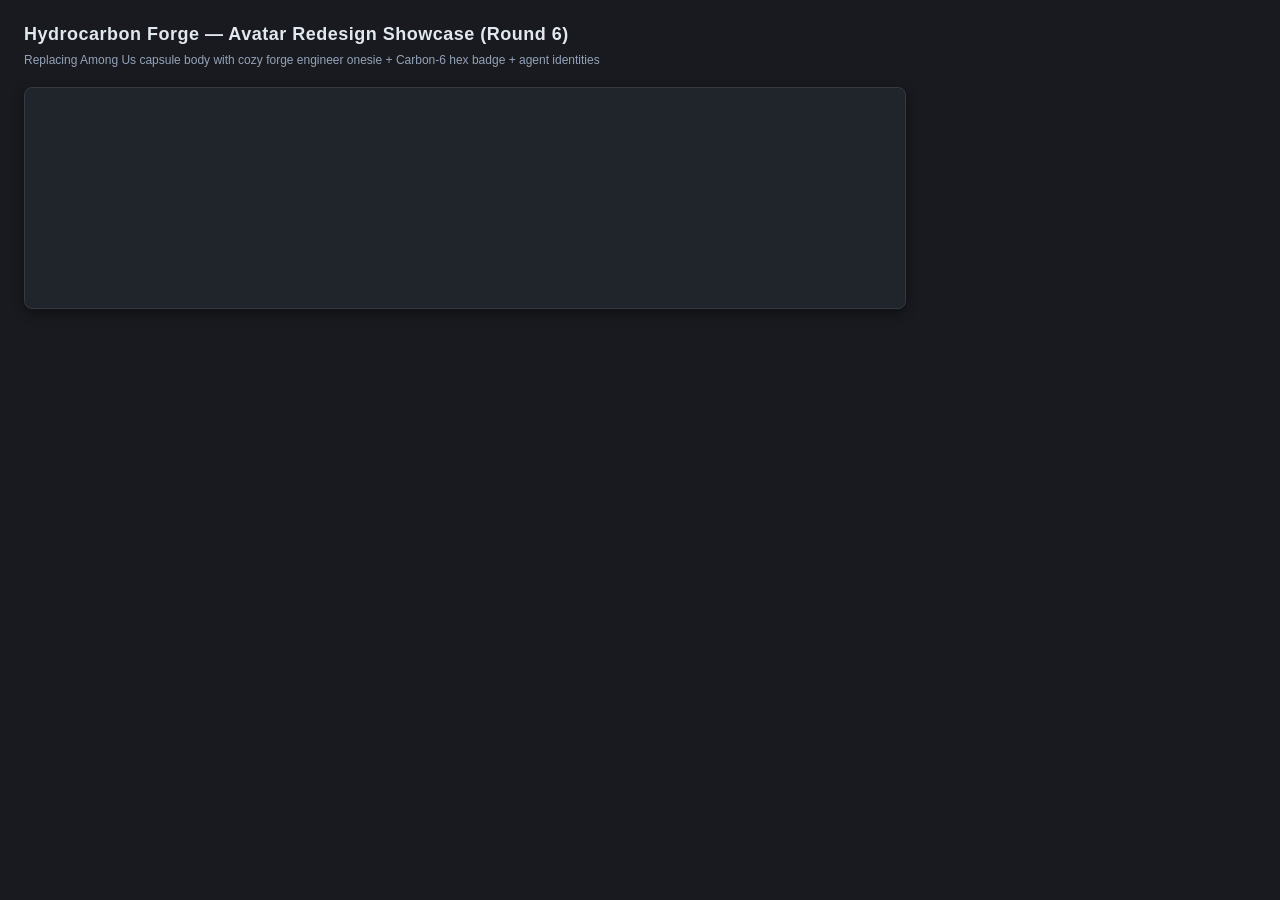
==== test/avatar-showcase.html @ 768d8fa6 "wip: round-6 partial (exterior transition+composition, larger logical lighting, non-capsule avatar, " ====
<!DOCTYPE html>
<html>
<head>
<meta charset="utf-8">
<style>
  body {
    background: #181A1F;
    color: #F1F5F9;
    font-family: -apple-system, BlinkMacSystemFont, "Segoe UI", Roboto, sans-serif;
    margin: 0;
    padding: 24px;
  }
  h1 {
    font-size: 18px;
    margin: 0 0 8px 0;
    color: #E2E8F0;
    letter-spacing: 0.5px;
  }
  p {
    font-size: 12px;
    color: #94A3B8;
    margin: 0 0 20px 0;
  }
  canvas {
    background: #20242B;
    border: 1px solid #333A44;
    border-radius: 8px;
    display: block;
    box-shadow: 0 4px 12px rgba(0,0,0,0.4);
  }
</style>
</head>
<body>
  <h1>Hydrocarbon Forge — Avatar Redesign Showcase (Round 6)</h1>
  <p>Replacing Among Us capsule body with cozy forge engineer onesie + Carbon-6 hex badge + agent identities</p>
  <canvas id="showcase" width="880" height="220"></canvas>

  <script>
    // web/render.js — Visual engine: sprite generation & caching, Among Us avatars, furniture, status board, scanlines
(function (global) {
  const COLOR_PALETTE = {
    'coral': { fill: '#FF5E7E', dark: '#C92A45', highlight: '#FF94AB' },
    'ocean': { fill: '#3A86FF', dark: '#1B54B8', highlight: '#7DB1FF' },
    'mint': { fill: '#06D6A0', dark: '#049E75', highlight: '#68E7C5' },
    'lemon': { fill: '#FFD166', dark: '#C49729', highlight: '#FFE29A' },
    'lavender': { fill: '#9D4EDD', dark: '#6A23A8', highlight: '#C58BF2' },
    'tangerine': { fill: '#FB5607', dark: '#BD3B00', highlight: '#FD8E56' },
    'teal': { fill: '#00BBF9', dark: '#0083B0', highlight: '#60D4FB' },
    'sand': { fill: '#E0A96D', dark: '#A8733A', highlight: '#EAC397' },
    'ruby': { fill: '#D90429', dark: '#8C0017', highlight: '#E8526C' },
    'cloud': { fill: '#83C5BE', dark: '#4E8780', highlight: '#B0DAD6' }
  };

  function resolveColor(c) {
    if (typeof c === 'string' && COLOR_PALETTE[c.toLowerCase()]) {
      return COLOR_PALETTE[c.toLowerCase()];
    }
    // Hex string fallback
    const hex = (typeof c === 'string' && c.startsWith('#')) ? c : '#FF5E7E';
    return { fill: hex, dark: '#22252A', highlight: '#FFFFFF' };
  }

  // Seeded Mulberry32 PRNG for deterministic exterior terrain & feature generation
  class SeededRNG {
    constructor(seed = 0x5EED88) {
      this.s = seed >>> 0;
    }
    next() {
      let t = (this.s += 0x6D2B79F5) >>> 0;
      t = Math.imul(t ^ (t >>> 15), t | 1);
      t ^= t + Math.imul(t ^ (t >>> 7), t | 61);
      return ((t ^ (t >>> 14)) >>> 0) / 4294967296;
    }
    range(min, max) {
      return min + this.next() * (max - min);
    }
    rangeInt(min, max) {
      return Math.floor(this.range(min, max + 1));
    }
  }

  // Bounding exclusion mask: protects office building interior and observation decks from collision
  function isExcludedPosition(x, y, margin = 28) {
    if (x >= 32 - margin && x <= 1376 + margin) {
      if (y >= 32 - margin && y <= 704 + margin) return true;
      if (x >= 960 - margin && x <= 1376 + margin && y >= 704 - margin && y <= 1120 + margin) return true;
      if (x >= 544 - margin && x <= 832 + margin && y >= 704 - margin && y <= 1248 + margin) return true;
    }
    if (x >= 64 - margin && x <= 416 + margin && y >= 736 - margin && y <= 768 + margin) return true;
    if (x >= 992 - margin && x <= 1344 + margin && y >= 1120 - margin && y <= 1152 + margin) return true;
    return false;
  }

  class Renderer {
    constructor(canvas) {
      this.canvas = canvas;
      this.ctx = canvas.getContext('2d');
      this.dpr = window.devicePixelRatio || 1;
      this.spriteCache = new Map();
      this.scanlineCanvas = null;
      this.initScanlines();
      this.vistaCanvas = null;
      this.vistaDirty = true;
    }

    resize(width, height) {
      this.dpr = window.devicePixelRatio || 1;
      this.canvas.width = Math.floor(width * this.dpr);
      this.canvas.height = Math.floor(height * this.dpr);
      this.canvas.style.width = width + 'px';
      this.canvas.style.height = height + 'px';
      this.ctx.setTransform(this.dpr, 0, 0, this.dpr, 0, 0);
    }

    initScanlines() {
      this.scanlineCanvas = document.createElement('canvas');
      this.scanlineCanvas.width = 4;
      this.scanlineCanvas.height = 4;
      const sctx = this.scanlineCanvas.getContext('2d');
      sctx.fillStyle = 'rgba(0, 0, 0, 0.15)';
      sctx.fillRect(0, 2, 4, 2);
    }

    clear() {
      const w = this.canvas.width / this.dpr;
      const h = this.canvas.height / this.dpr;
      // Screen-space background gradient continuing the vista so screen edges never show dead background
      const grad = this.ctx.createLinearGradient(0, 0, 0, h);
      grad.addColorStop(0.0, '#8FC7EA'); // Soft azure daytime sky top
      grad.addColorStop(0.38, '#CBE4F2'); // Sky-to-horizon transition
      grad.addColorStop(0.45, '#EAF4DC'); // Warm horizon haze (~45% down the screen)
      grad.addColorStop(0.50, '#5C8A50'); // Meadow ridge
      grad.addColorStop(1.0, '#3E6B3F'); // Brighter green meadow ground
      this.ctx.fillStyle = grad;
      this.ctx.fillRect(0, 0, w, h);
    }

    // -------------------------------------------------------------------------
    // Mountain Vista Pre-Rendering & Architectural Windows
    // -------------------------------------------------------------------------
    bakeMountainVista(map) {
      if (typeof document === 'undefined') return;
      const TILE = map.tile || 32;
      const mapW = map.width * TILE;
      const mapH = map.height * TILE;
      const margin = 1024;
      this.vistaMargin = margin;
      const totalW = mapW + margin * 2;
      const totalH = mapH + margin * 2;

      if (!this.vistaCanvas) {
        this.vistaCanvas = document.createElement('canvas');
      }
      this.vistaCanvas.width = totalW;
      this.vistaCanvas.height = totalH;
      const ctx = this.vistaCanvas.getContext('2d');
      ctx.clearRect(0, 0, totalW, totalH);

      ctx.save();
      ctx.translate(margin, margin);

      // 1. Sky & Distant Mountain Peaks (North Vista & Sky Canopy)
      // Bright daytime sky gradient: soft azure top -> pale warm haze at horizon
      const skyGrad = ctx.createLinearGradient(0, -margin, 0, 260);
      skyGrad.addColorStop(0.0, '#8FC7EA'); // Soft azure
      skyGrad.addColorStop(Math.min(1.0, (margin + 60) / (margin + 260)), '#8FC7EA');
      skyGrad.addColorStop(Math.min(1.0, (margin + 170) / (margin + 260)), '#BFE0F2');
      skyGrad.addColorStop(1.0, '#EAF4DC');  // Pale warm haze near horizon
      ctx.fillStyle = skyGrad;
      ctx.fillRect(-margin, -margin, totalW, 260 + margin);

      // Soft Sun (pale yellow disc + gentle glow)
      const sunX = mapW * 0.72;
      const sunY = 70;
      const sunGlow = ctx.createRadialGradient(sunX, sunY, 10, sunX, sunY, 70);
      sunGlow.addColorStop(0.0, 'rgba(255, 253, 220, 0.95)');
      sunGlow.addColorStop(0.25, 'rgba(255, 248, 195, 0.50)');
      sunGlow.addColorStop(0.60, 'rgba(255, 242, 180, 0.18)');
      sunGlow.addColorStop(1.0, 'rgba(255, 242, 180, 0.0)');
      ctx.fillStyle = sunGlow;
      ctx.beginPath();
      ctx.arc(sunX, sunY, 70, 0, Math.PI * 2);
      ctx.fill();

      ctx.fillStyle = '#FFFDE8';
      ctx.beginPath();
      ctx.arc(sunX, sunY, 14, 0, Math.PI * 2);
      ctx.fill();

      // Wispy Cirrus Clouds
      ctx.fillStyle = 'rgba(255, 255, 255, 0.32)';
      ctx.beginPath();
      ctx.ellipse(mapW * 0.22, 42, 180, 14, -0.05, 0, Math.PI * 2);
      ctx.ellipse(mapW * 0.82, 60, 220, 16, 0.04, 0, Math.PI * 2);
      ctx.ellipse(mapW * 0.45, 95, 150, 12, -0.02, 0, Math.PI * 2);
      ctx.ellipse(-300, 55, 240, 15, 0.02, 0, Math.PI * 2);
      ctx.ellipse(mapW + 350, 75, 260, 16, -0.03, 0, Math.PI * 2);
      ctx.fill();

      // Peak Layer 1 (Furthest Snowy Crests — airy soft blue-lilac #9FB4D8)
      ctx.fillStyle = '#9FB4D8';
      ctx.beginPath();
      const p1 = [
        { x: -margin, y: 110 }, { x: -800, y: 55 }, { x: -620, y: 105 }, { x: -440, y: 45 }, { x: -280, y: 95 }, { x: -140, y: 50 },
        { x: 0, y: 130 }, { x: 120, y: 65 }, { x: 220, y: 110 }, { x: 380, y: 45 },
        { x: 510, y: 105 }, { x: 670, y: 40 }, { x: 800, y: 95 }, { x: 960, y: 55 },
        { x: 1120, y: 110 }, { x: 1260, y: 50 }, { x: mapW, y: 100 },
        { x: mapW + 150, y: 55 }, { x: mapW + 320, y: 105 }, { x: mapW + 500, y: 45 }, { x: mapW + 680, y: 95 }, { x: mapW + 850, y: 50 }, { x: mapW + margin, y: 110 },
        { x: mapW + margin, y: 260 }, { x: -margin, y: 260 }
      ];
      ctx.moveTo(p1[0].x, p1[0].y);
      p1.forEach(p => ctx.lineTo(p.x, p.y));
      ctx.closePath();
      ctx.fill();

      // Snow / Quartz Peak Highlights
      ctx.strokeStyle = 'rgba(255, 255, 255, 0.70)';
      ctx.lineWidth = 2.5;
      ctx.beginPath();
      p1.forEach(p => {
        if (p.y < 85) {
          ctx.moveTo(p.x, p.y);
          ctx.lineTo(p.x - 18, p.y + 24);
          ctx.moveTo(p.x, p.y);
          ctx.lineTo(p.x + 14, p.y + 20);
        }
      });
      ctx.stroke();

      // Peak Layer 2 (Mid Massif — soft blue-slate #7496B2)
      ctx.fillStyle = '#7496B2';
      ctx.beginPath();
      const p2 = [
        { x: -margin, y: 130 }, { x: -750, y: 90 }, { x: -550, y: 140 }, { x: -350, y: 85 }, { x: -180, y: 135 },
        { x: 0, y: 160 }, { x: 180, y: 95 }, { x: 340, y: 145 }, { x: 560, y: 80 },
        { x: 740, y: 135 }, { x: 890, y: 85 }, { x: 1080, y: 125 }, { x: 1280, y: 75 },
        { x: mapW, y: 120 },
        { x: mapW + 180, y: 80 }, { x: mapW + 360, y: 135 }, { x: mapW + 580, y: 85 }, { x: mapW + 780, y: 140 }, { x: mapW + margin, y: 125 },
        { x: mapW + margin, y: 260 }, { x: -margin, y: 260 }
      ];
      ctx.moveTo(p2[0].x, p2[0].y);
      p2.forEach(p => ctx.lineTo(p.x, p.y));
      ctx.closePath();
      ctx.fill();

      // Peak Layer 3 (Pine Spire Ridge — mountain pine green #466A52)
      ctx.fillStyle = '#466A52';
      ctx.beginPath();
      ctx.moveTo(-margin, 185);
      for (let x = -margin; x <= mapW + margin; x += 16) {
        const ridgeY = 150 + Math.sin(x * 0.015) * 18;
        ctx.lineTo(x, ridgeY);
        ctx.lineTo(x + 5, ridgeY - 9);
        ctx.lineTo(x + 10, ridgeY);
      }
      ctx.lineTo(mapW + margin, 260);
      ctx.lineTo(-margin, 260);
      ctx.closePath();
      ctx.fill();

      // Atmospheric Valley Mist
      const mistGrad = ctx.createLinearGradient(0, 130, 0, 190);
      mistGrad.addColorStop(0, 'rgba(235, 245, 255, 0.0)');
      mistGrad.addColorStop(0.5, 'rgba(235, 245, 255, 0.35)');
      mistGrad.addColorStop(1, 'rgba(235, 245, 255, 0.0)');
      ctx.fillStyle = mistGrad;
      ctx.fillRect(-margin, 130, totalW, 60);

      // 2. High-Effort Procedural Terrain Base (multi-stop rolling gradients & organic biomes)
      const terrainGrad = ctx.createLinearGradient(0, 260, 0, mapH + margin);
      terrainGrad.addColorStop(0.0, '#4E7C42');  // North foothill green
      terrainGrad.addColorStop(0.25, '#528246'); // Upper valley green
      terrainGrad.addColorStop(0.55, '#4A763F'); // Mid meadow green
      terrainGrad.addColorStop(0.85, '#446E3A'); // Rolling south slope
      terrainGrad.addColorStop(1.0, '#3D6334');  // Distant southern ridge green
      ctx.fillStyle = terrainGrad;
      ctx.fillRect(-margin, 260, totalW, mapH + margin - 260);

      // Seeded PRNG for stable, reload-deterministic organic landscape
      const rng = new SeededRNG(0x5EED88);

      // Biome Knolls & Rolling Swells (large organic soft overlapping patches)
      const swells = [
        // West / Northwest upland turf swells
        { x: -500, y: 400, rx: 420, ry: 260, c: '#6B8E4E', a: 0.35 },
        { x: -280, y: 700, rx: 340, ry: 220, c: '#5E8246', a: 0.30 },
        { x: -650, y: 950, rx: 480, ry: 300, c: '#6B8E4E', a: 0.25 },
        // East / Southeast sunny pasture swells
        { x: mapW + 280, y: 450, rx: 380, ry: 240, c: '#5D8C4E', a: 0.40 },
        { x: mapW + 550, y: 800, rx: 460, ry: 320, c: '#6E9B56', a: 0.30 },
        { x: mapW + 320, y: 1200, rx: 420, ry: 280, c: '#5D8C4E', a: 0.35 },
        { x: mapW + 600, y: 1600, rx: 500, ry: 340, c: '#6E9B56', a: 0.28 },
        // Southwest Tarn lush hollow
        { x: 180, y: 980, rx: 380, ry: 260, c: '#528246', a: 0.45 },
        { x: -120, y: 1250, rx: 360, ry: 240, c: '#48753E', a: 0.35 },
        // Southern deep valley rolling ridges
        { x: 300, y: mapH + 350, rx: 650, ry: 280, c: '#4E7C42', a: 0.35 },
        { x: 1000, y: mapH + 450, rx: 700, ry: 320, c: '#5D8C4E', a: 0.30 },
        { x: -200, y: mapH + 500, rx: 600, ry: 300, c: '#446E3A', a: 0.35 },
        { x: 600, y: mapH + 750, rx: 800, ry: 320, c: '#3D6334', a: 0.40 }
      ];

      swells.forEach(s => {
        ctx.save();
        ctx.globalAlpha = s.a;
        ctx.fillStyle = s.c;
        ctx.beginPath();
        ctx.ellipse(s.x, s.y, s.rx, s.ry, 0, 0, Math.PI * 2);
        ctx.fill();
        ctx.restore();
      });

      // Organic soil / loam patches in dry meadows
      const soilPatches = [
        { x: -380, y: 520, rx: 55, ry: 30 },
        { x: -160, y: 340, rx: 45, ry: 24 },
        { x: mapW + 380, y: 640, rx: 65, ry: 35 },
        { x: mapW + 520, y: 1050, rx: 75, ry: 40 },
        { x: 600, y: mapH + 280, rx: 85, ry: 42 }
      ];
      soilPatches.forEach(sp => {
        ctx.save();
        ctx.fillStyle = 'rgba(90, 74, 56, 0.22)';
        ctx.beginPath();
        ctx.ellipse(sp.x, sp.y, sp.rx, sp.ry, 0.15, 0, Math.PI * 2);
        ctx.fill();
        ctx.restore();
      });

      // Stippled grass dither tufts across open exterior
      ctx.fillStyle = 'rgba(110, 175, 90, 0.25)';
      for (let i = 0; i < 180; i++) {
        const gx = -margin + 40 + rng.range(0, totalW - 80);
        const gy = 270 + rng.range(0, mapH + margin - 300);
        if (!isExcludedPosition(gx, gy, 16)) {
          ctx.fillRect(gx, gy, 3, 5);
          ctx.fillRect(gx + 4, gy + 2, 2, 4);
        }
      }

      // 3. Watercourses: Western Tumbling Mountain Brook & Central Ravine Grotto
      // Western Mountain Brook (cascading from northern gap x: -140, y: 100 down to Tarn bay at x: 180, y: 850)
      const westBrookStartY = 100;
      const westBrookEndY = 850;
      const westBrookStep = 20;

      // West brook stony bed
      ctx.fillStyle = '#343A42';
      ctx.beginPath();
      for (let y = westBrookStartY; y <= westBrookEndY; y += westBrookStep) {
        const progress = (y - westBrookStartY) / (westBrookEndY - westBrookStartY);
        const xc = -140 + progress * 320 + Math.sin((y - 100) * 0.014) * 22;
        const w = 34 + Math.sin((y - 100) * 0.02) * 8;
        if (y === westBrookStartY) ctx.moveTo(xc - w / 2, y);
        else ctx.lineTo(xc - w / 2, y);
      }
      for (let y = westBrookEndY; y >= westBrookStartY; y -= westBrookStep) {
        const progress = (y - westBrookStartY) / (westBrookEndY - westBrookStartY);
        const xc = -140 + progress * 320 + Math.sin((y - 100) * 0.014) * 22;
        const w = 34 + Math.sin((y - 100) * 0.02) * 8;
        ctx.lineTo(xc + w / 2, y);
      }
      ctx.closePath();
      ctx.fill();

      // West brook sunlit blue water channel
      ctx.fillStyle = '#4C86A8';
      ctx.beginPath();
      for (let y = westBrookStartY; y <= westBrookEndY; y += westBrookStep) {
        const progress = (y - westBrookStartY) / (westBrookEndY - westBrookStartY);
        const xc = -140 + progress * 320 + Math.sin((y - 100) * 0.014) * 22;
        const w = 22 + Math.sin((y - 100) * 0.02) * 6;
        if (y === westBrookStartY) ctx.moveTo(xc - w / 2, y);
        else ctx.lineTo(xc - w / 2, y);
      }
      for (let y = westBrookEndY; y >= westBrookStartY; y -= westBrookStep) {
        const progress = (y - westBrookStartY) / (westBrookEndY - westBrookStartY);
        const xc = -140 + progress * 320 + Math.sin((y - 100) * 0.014) * 22;
        const w = 22 + Math.sin((y - 100) * 0.02) * 6;
        ctx.lineTo(xc + w / 2, y);
      }
      ctx.closePath();
      ctx.fill();

      // West brook white-water riffles
      ctx.strokeStyle = 'rgba(235, 250, 255, 0.65)';
      ctx.lineWidth = 1.3;
      for (let ry = westBrookStartY + 15; ry < westBrookEndY; ry += 32) {
        const progress = (ry - westBrookStartY) / (westBrookEndY - westBrookStartY);
        const xc = -140 + progress * 320 + Math.sin((ry - 100) * 0.014) * 22;
        ctx.beginPath();
        ctx.moveTo(xc - 10, ry);
        ctx.lineTo(xc + 10, ry + 2);
        ctx.stroke();
      }

      // Central Ravine Grotto (quiet mossy cleft between Archives and Trading floor)
      const brookStartY = 22 * TILE; // 704px
      const brookEndY = mapH + margin;
      const stepY = 24;

      // Draw stony ravine trench
      ctx.fillStyle = '#363C44';
      ctx.beginPath();
      for (let y = brookStartY; y <= brookEndY; y += stepY) {
        const xc = 912 + Math.sin((y - 704) * 0.012) * 28 + Math.cos((y - 704) * 0.025) * 14;
        const w = 52 + Math.sin((y - 704) * 0.018) * 10 + 36;
        if (y === brookStartY) ctx.moveTo(xc - w / 2, y);
        else ctx.lineTo(xc - w / 2, y);
      }
      for (let y = brookEndY; y >= brookStartY; y -= stepY) {
        const xc = 912 + Math.sin((y - 704) * 0.012) * 28 + Math.cos((y - 704) * 0.025) * 14;
        const w = 52 + Math.sin((y - 704) * 0.018) * 10 + 36;
        ctx.lineTo(xc + w / 2, y);
      }
      ctx.closePath();
      ctx.fill();

      // Gravel banks along ravine
      ctx.fillStyle = '#4E5560';
      for (let y = brookStartY + 10; y < brookEndY; y += 48) {
        const xc = 912 + Math.sin((y - 704) * 0.012) * 28 + Math.cos((y - 704) * 0.025) * 14;
        ctx.fillRect(xc - 38, y, 6, 12);
        ctx.fillRect(xc + 32, y + 16, 7, 10);
      }

      // Sunlit blue water channel
      ctx.fillStyle = '#4C86A8';
      ctx.beginPath();
      for (let y = brookStartY; y <= brookEndY; y += stepY) {
        const xc = 912 + Math.sin((y - 704) * 0.012) * 28 + Math.cos((y - 704) * 0.025) * 14;
        const w = 44 + Math.sin((y - 704) * 0.018) * 10;
        if (y === brookStartY) ctx.moveTo(xc - w / 2, y);
        else ctx.lineTo(xc - w / 2, y);
      }
      for (let y = brookEndY; y >= brookStartY; y -= stepY) {
        const xc = 912 + Math.sin((y - 704) * 0.012) * 28 + Math.cos((y - 704) * 0.025) * 14;
        const w = 44 + Math.sin((y - 704) * 0.018) * 10;
        ctx.lineTo(xc + w / 2, y);
      }
      ctx.closePath();
      ctx.fill();

      // Water white-water riffles
      ctx.strokeStyle = 'rgba(235, 250, 255, 0.65)';
      ctx.lineWidth = 1.5;
      for (let ry = brookStartY + 12; ry < brookEndY; ry += 28) {
        const xc = 912 + Math.sin((ry - 704) * 0.012) * 28 + Math.cos((ry - 704) * 0.025) * 14;
        ctx.beginPath();
        ctx.moveTo(xc - 18, ry);
        ctx.lineTo(xc + 18, ry + 3);
        ctx.stroke();
      }

      // River boulders along the brook
      for (let i = 0; i < 14; i++) {
        const by = brookStartY + 25 + i * 80;
        const xc = 912 + Math.sin((by - 704) * 0.012) * 28 + Math.cos((by - 704) * 0.025) * 14;
        const bx = xc + (i % 2 === 0 ? -12 : 14) + ((i * 17) % 8 - 4);
        ctx.fillStyle = '#4E5560';
        ctx.beginPath();
        ctx.arc(bx, by, 6.5, 0, Math.PI * 2);
        ctx.fill();
        ctx.fillStyle = '#3A6248';
        ctx.beginPath();
        ctx.arc(bx, by - 2, 3.5, 0, Math.PI);
        ctx.fill();
      }

      // Stepping stones across the shallow brook entry into Tarn at x = 160, y = 870
      this.drawSteppingStones(ctx, 160, 870);

      // 4. Southwest Sanctuary: Alpine Tarn with Multi-Frequency Organic Shoreline
      const lakeCx = 8 * TILE; // 256px
      const lakeCy = 31 * TILE; // 992px
      const lakeRx = 220;
      const lakeRy = 145;

      // 60-step organic shoreline polygon
      const lakeSteps = 60;
      const shorePoints = [];
      for (let i = 0; i <= lakeSteps; i++) {
        const angle = (i / lakeSteps) * Math.PI * 2;
        const wobble = 1.0 + 0.08 * Math.sin(3 * angle + 0.4) + 0.05 * Math.cos(5 * angle - 0.2) + 0.03 * Math.sin(8 * angle + 1.1);
        shorePoints.push({
          angle,
          x: lakeCx + Math.cos(angle) * lakeRx * wobble,
          y: lakeCy + Math.sin(angle) * lakeRy * wobble,
          sandX: lakeCx + Math.cos(angle) * (lakeRx + 16) * wobble,
          sandY: lakeCy + Math.sin(angle) * (lakeRy + 12) * wobble
        });
      }

      // 4a. Sand / pebble beach fringe
      ctx.fillStyle = '#C2B28F';
      ctx.beginPath();
      ctx.moveTo(shorePoints[0].sandX, shorePoints[0].sandY);
      shorePoints.forEach(p => ctx.lineTo(p.sandX, p.sandY));
      ctx.closePath();
      ctx.fill();

      // 4b. Deep water basin with radial gradient
      const lakeGrad = ctx.createRadialGradient(lakeCx - 30, lakeCy - 20, 15, lakeCx, lakeCy, lakeRx);
      lakeGrad.addColorStop(0.0, '#2D5E7B');
      lakeGrad.addColorStop(0.55, '#3D7699');
      lakeGrad.addColorStop(0.85, '#4C86A8');
      lakeGrad.addColorStop(1.0, '#5A96A6');

      ctx.fillStyle = lakeGrad;
      ctx.beginPath();
      ctx.moveTo(shorePoints[0].x, shorePoints[0].y);
      shorePoints.forEach(p => ctx.lineTo(p.x, p.y));
      ctx.closePath();
      ctx.fill();

      // Aqua littoral fringe stroke
      ctx.strokeStyle = '#5A96A6';
      ctx.lineWidth = 4;
      ctx.stroke();

      // Daylight reflection sheen wash
      const reflGrad = ctx.createLinearGradient(lakeCx - lakeRx, lakeCy - lakeRy, lakeCx + lakeRx, lakeCy + lakeRy);
      reflGrad.addColorStop(0.2, 'rgba(255, 255, 230, 0.28)');
      reflGrad.addColorStop(0.8, 'rgba(130, 195, 225, 0.22)');
      ctx.fillStyle = reflGrad;
      ctx.beginPath();
      ctx.moveTo(shorePoints[0].x, shorePoints[0].y);
      shorePoints.forEach(p => ctx.lineTo(p.x, p.y));
      ctx.closePath();
      ctx.fill();

      // Gentle water wave lines
      ctx.strokeStyle = 'rgba(235, 250, 255, 0.50)';
      ctx.lineWidth = 1.2;
      for (let dy = -lakeRy + 25; dy < lakeRy - 20; dy += 22) {
        const chordLen = Math.sqrt(Math.max(0, 1 - (dy / lakeRy) ** 2)) * lakeRx * 0.70;
        ctx.beginPath();
        ctx.moveTo(lakeCx - chordLen + 15, lakeCy + dy);
        ctx.lineTo(lakeCx + chordLen - 15, lakeCy + dy);
        ctx.stroke();
      }

      // Shoreline boulders around tarn
      const shoreRocks = [
        { x: lakeCx - lakeRx * 0.76, y: lakeCy + lakeRy * 0.35, r: 9 },
        { x: lakeCx - lakeRx * 0.48, y: lakeCy + lakeRy * 0.72, r: 7.5 },
        { x: lakeCx + lakeRx * 0.65, y: lakeCy - lakeRy * 0.28, r: 10 },
        { x: lakeCx + lakeRx * 0.44, y: lakeCy + lakeRy * 0.56, r: 8 },
        { x: lakeCx - 15, y: lakeCy + lakeRy * 0.88, r: 6.5 },
        { x: lakeCx + 80, y: lakeCy + lakeRy * 0.75, r: 7 }
      ];
      shoreRocks.forEach(rk => {
        ctx.fillStyle = '#4E5560';
        ctx.beginPath();
        ctx.arc(rk.x, rk.y, rk.r, 0, Math.PI * 2);
        ctx.fill();
        ctx.fillStyle = '#737B8A';
        ctx.beginPath();
        ctx.arc(rk.x - 2, rk.y - 2, rk.r * 0.45, 0, Math.PI * 2);
        ctx.fill();
      });

      // Lily pads on calm waters
      ctx.fillStyle = '#3A8253';
      [
        { x: lakeCx - 50, y: lakeCy - 25, r: 6 },
        { x: lakeCx - 70, y: lakeCy - 15, r: 5 },
        { x: lakeCx + 75, y: lakeCy + 35, r: 7 },
        { x: lakeCx + 95, y: lakeCy + 22, r: 5.5 },
        { x: lakeCx - 30, y: lakeCy + 60, r: 6 }
      ].forEach(lp => {
        ctx.beginPath();
        ctx.arc(lp.x, lp.y, lp.r, 0.2, Math.PI * 1.8);
        ctx.fill();
      });

      // Feature 1: Rustic Wooden Dock extending into tarn from northern grassy shore
      this.drawRusticDock(ctx, 260, 845);

      // 5. Walking Trails (Integrated Procedural Dirt Paths)
      // Main Eastern Trail: south of Deck B winding southeast through pasture gate into sunrise meadows
      const mainTrailPoints = [
        { x: 1168, y: 1152 },
        { x: 1260, y: 1220 },
        { x: 1380, y: 1280 },
        { x: 1520, y: 1380 },
        { x: 1700, y: 1540 },
        { x: 1920, y: 1720 },
        { x: 2120, y: 1920 }
      ];
      this.drawWindingPath(ctx, mainTrailPoints, 18);

      // Western Overlook Trail: from Deck A through trail junction and across footbridge to Vista Bench
      const westOverlookTrail = [
        { x: 160, y: 768 },
        { x: 110, y: 740 },
        { x: 40, y: 620 },
        { x: -10, y: 520 },
        { x: -30, y: 460 },
        { x: -50, y: 400 },
        { x: -110, y: 280 },
        { x: -180, y: 160 }
      ];
      this.drawWindingPath(ctx, westOverlookTrail, 16);

      // Western Tarn & Campsite Trail: from junction to dock and around sandy shore to campsite fire pit
      const westTarnTrail = [
        { x: 110, y: 740 },
        { x: 180, y: 800 },
        { x: 260, y: 845 },
        { x: 140, y: 920 },
        { x: 40, y: 1020 },
        { x: -60, y: 1120 },
        { x: -140, y: 1180 }
      ];
      this.drawWindingPath(ctx, westTarnTrail, 14);

      // Connective Feature: Rustic Wooden Footbridge crossing the mountain brook
      this.drawWoodenFootbridge(ctx, -30, 460);

      // 6. Scattered Small Sculpted Features
      // Feature 2: Stone Fire Pit & Benches (secluded sheltered campsite clearing with safe firebreak)
      this.drawStoneFirePit(ctx, -140, 1180);

      // Feature 3: Glacial Boulders (placed across highlands, tarn shores, and pastures)
      const boulderSpawns = [
        { x: -120, y: 200, r: 16, s: 2 },
        { x: -320, y: 380, r: 22, s: 5 },
        { x: -180, y: 560, r: 14, s: 7 },
        { x: -450, y: 750, r: 18, s: 3 },
        { x: 120, y: 1080, r: 12, s: 9 },
        { x: 420, y: 920, r: 14, s: 4 },
        { x: -140, y: 1380, r: 16, s: 6 },
        { x: 1550, y: 720, r: 15, s: 8 },
        { x: 1780, y: 1280, r: 20, s: 1 },
        { x: 2050, y: 1620, r: 18, s: 11 },
        { x: 620, y: mapH + 340, r: 16, s: 13 }
      ];
      boulderSpawns.forEach(b => {
        if (!isExcludedPosition(b.x, b.y, b.r + 4)) {
          this.drawGlacialBoulder(ctx, b.x, b.y, b.r, b.s);
        }
      });

      // Feature 5: Wetland Cattails & Tall Reeds
      const cattailLocs = [
        { x: 90, y: 950, s: 1 },
        { x: 150, y: 1100, s: 3 },
        { x: 380, y: 1050, s: 5 },
        { x: 320, y: 910, s: 7 },
        { x: 865, y: 820, s: 2 },
        { x: 955, y: 870, s: 4 },
        { x: 860, y: 1020, s: 6 },
        { x: 960, y: 1150, s: 8 }
      ];
      cattailLocs.forEach(c => this.drawCattailClump(ctx, c.x, c.y, c.s));

      // Feature 6: Directional Trail Signposts at real trail junctions
      this.drawTrailSignpost(ctx, 110, 740);
      this.drawTrailSignpost(ctx, 1420, 1190);

      // Feature 7: Mountain Stone Cairns
      this.drawStoneCairn(ctx, -240, 280);
      this.drawStoneCairn(ctx, 1750, 450);

      // Feature 8: Split-Rail Fence Remnants
      this.drawSplitRailFence(ctx, 1520, 920, 80);
      this.drawSplitRailFence(ctx, 1640, 1420, 96);

      // Feature 9: Fallen Mossy Cedar Logs
      this.drawFallenLog(ctx, 340, 1350);
      this.drawFallenLog(ctx, -150, 520);

      // Feature 11: Secluded Mountain Vista Park Bench (oriented facing north peaks)
      this.drawVistaBench(ctx, -180, 140);

      // Feature 12: Forest Sunbeam Shafts
      this.drawSunbeamShaft(ctx, -200, 400, 180, 32);
      this.drawSunbeamShaft(ctx, 1600, 600, 220, 36);

      // Feature 13: Mushroom Fairy Ring in shaded southern pine grove
      this.drawMushroomFairyRing(ctx, 80, 1380);

      // Feature 4: Four-Species Wildflower Clusters
      const flowerLocs = [
        // Columbine (species 0)
        { x: -80, y: 920, count: 14, sp: 0, s: 3 },
        { x: 420, y: 1120, count: 16, sp: 0, s: 5 },
        { x: 1420, y: 550, count: 18, sp: 0, s: 9 },
        // Buttercups (species 1)
        { x: 80, y: 1250, count: 20, sp: 1, s: 2 },
        { x: 1560, y: 840, count: 22, sp: 1, s: 4 },
        { x: 1850, y: 1650, count: 25, sp: 1, s: 8 },
        // Daisies / Edelweiss (species 2)
        { x: -300, y: 320, count: 15, sp: 2, s: 7 },
        { x: 1680, y: 400, count: 18, sp: 2, s: 1 },
        { x: -180, y: 720, count: 14, sp: 2, s: 11 },
        // Poppies (species 3)
        { x: 1480, y: 1150, count: 16, sp: 3, s: 6 },
        { x: 1720, y: 1350, count: 20, sp: 3, s: 10 },
        { x: 280, y: mapH + 220, count: 18, sp: 3, s: 12 }
      ];
      flowerLocs.forEach(fl => this.drawWildflowerCluster(ctx, fl.x, fl.y, fl.count, fl.sp, fl.s));

      // 7. Multi-Tier Conifer / Pine Trees (Organized into natural groves and Y-sorted)
      const pineList = [];

      // Core foreground / boundary pines
      const corePines = [
        // North Vista slope
        { x: 2 * TILE + 16, y: 0.8 * TILE, s: 0.95 },
        { x: 9 * TILE, y: 0.5 * TILE, s: 0.85 },
        { x: 15 * TILE, y: 0.7 * TILE, s: 0.90 },
        { x: 27 * TILE, y: 0.6 * TILE, s: 0.90 },
        { x: 33 * TILE, y: 0.8 * TILE, s: 0.95 },
        { x: 41 * TILE, y: 0.6 * TILE, s: 0.85 },
        // West hillside
        { x: 0.4 * TILE, y: 3 * TILE, s: 0.9 },
        { x: 0.3 * TILE, y: 7 * TILE, s: 0.85 },
        { x: 0.5 * TILE, y: 11 * TILE, s: 0.95 },
        { x: 0.4 * TILE, y: 16 * TILE, s: 0.9 },
        { x: 0.5 * TILE, y: 20 * TILE, s: 0.85 },
        // Southwest Lake surroundings
        { x: 2 * TILE, y: 26 * TILE, s: 1.1 },
        { x: 14 * TILE, y: 25 * TILE, s: 1.05 },
        { x: 3 * TILE, y: 35 * TILE, s: 1.15 },
        { x: 13 * TILE, y: 37 * TILE, s: 1.1 },
        { x: 7 * TILE, y: 38 * TILE, s: 1.0 },
        // East Margin
        { x: 43.4 * TILE, y: 3 * TILE, s: 0.9 },
        { x: 43.3 * TILE, y: 9 * TILE, s: 0.85 },
        { x: 43.5 * TILE, y: 15 * TILE, s: 0.95 },
        { x: 43.4 * TILE, y: 24 * TILE, s: 1.0 },
        { x: 43.3 * TILE, y: 30 * TILE, s: 0.9 }
      ];
      corePines.forEach(p => pineList.push(p));

      // Natural Groves defined by centers and radii
      const groves = [
        { cx: -220, cy: 480, r: 180, count: 14 },
        { cx: -180, cy: 1080, r: 220, count: 16 },
        { cx: 180, cy: 1260, r: 140, count: 9 },
        { cx: 1700, cy: 1100, r: 240, count: 20 },
        { cx: 1950, cy: 420, r: 200, count: 14 },
        { cx: 450, cy: mapH + 300, r: 260, count: 16 },
        { cx: 1150, cy: mapH + 320, r: 240, count: 15 },
        { cx: -350, cy: 1150, r: 200, count: 12 }
      ];

      groves.forEach(g => {
        for (let i = 0; i < g.count; i++) {
          const angle = rng.range(0, Math.PI * 2);
          const dist = Math.sqrt(rng.next()) * g.r;
          const tx = g.cx + Math.cos(angle) * dist;
          const ty = g.cy + Math.sin(angle) * dist;
          const scale = rng.range(0.85, 1.2);
          if (!isExcludedPosition(tx, ty, 20)) {
            pineList.push({ x: tx, y: ty, s: scale });
          }
        }
      });

      // Loose tree bands along north foothills and southern boundary
      for (let i = 0; i < 18; i++) {
        const tx = -600 + i * 145 + rng.range(-30, 30);
        const ty = rng.range(30, 110);
        if (!isExcludedPosition(tx, ty, 20)) {
          pineList.push({ x: tx, y: ty, s: rng.range(0.8, 1.0) });
        }
      }
      for (let i = 0; i < 20; i++) {
        const tx = -700 + i * 155 + rng.range(-40, 40);
        const ty = mapH + rng.range(420, 750);
        pineList.push({ x: tx, y: ty, s: rng.range(0.9, 1.25) });
      }

      // Sort pines by Y coordinate for natural depth ordering
      pineList.sort((a, b) => a.y - b.y);
      pineList.forEach(p => {
        this.drawPineTree(ctx, p.x, p.y, p.s);
      });

      // 8. Architectural Foundation Apron, Observation Decks & Retaining Walls
      this.drawBuildingTransitionApron(ctx, map);
      this.drawObservationDeck(ctx, 2 * TILE, 23 * TILE, 11 * TILE, TILE);
      this.drawObservationDeck(ctx, 31 * TILE, 35 * TILE, 11 * TILE, TILE);
      this.drawRetainingWallsAndCliffLedges(ctx, map);

      // 9. Southern Atmospheric Aerial Depth Wash (y > 1500)
      const hazeGrad = ctx.createLinearGradient(0, 1500, 0, mapH + margin);
      hazeGrad.addColorStop(0.0, 'rgba(234, 244, 220, 0.0)');
      hazeGrad.addColorStop(1.0, 'rgba(234, 244, 220, 0.22)');
      ctx.fillStyle = hazeGrad;
      ctx.fillRect(-margin, 1500, totalW, mapH + margin - 1500);

      ctx.restore();
      this.vistaDirty = false;
    }

    drawObservationDeck(ctx, x, y, w, h) {
      ctx.fillStyle = '#634533';
      ctx.fillRect(x, y, w, h);

      ctx.fillStyle = '#855F47';
      for (let px = x; px < x + w; px += 32) {
        ctx.fillRect(px, y, 31, 2);
      }
      ctx.strokeStyle = '#3E2A1E';
      ctx.lineWidth = 1;
      for (let px = x; px <= x + w; px += 32) {
        ctx.beginPath();
        ctx.moveTo(px, y);
        ctx.lineTo(px, y + h);
        ctx.stroke();
      }

      ctx.fillStyle = '#4E3526';
      ctx.fillRect(x, y + h - 6, w, 2.5);
      ctx.fillRect(x, y + h - 12, w, 1.5);

      for (let px = x; px <= x + w; px += 32) {
        ctx.fillStyle = '#704D37';
        ctx.fillRect(px - 1.5, y + h - 14, 3, 14);
        ctx.fillStyle = '#38251A';
        ctx.fillRect(px - 1.5, y + h - 14, 1, 14);
      }
    }

    drawPineTree(ctx, x, y, scale = 1.0) {
      ctx.save();
      ctx.translate(x, y);
      ctx.scale(scale, scale);

      ctx.fillStyle = 'rgba(15, 25, 20, 0.4)';
      ctx.beginPath();
      ctx.ellipse(0, 14, 14, 6, 0, 0, Math.PI * 2);
      ctx.fill();

      ctx.fillStyle = '#3A2D23';
      ctx.fillRect(-2.5, 4, 5, 10);

      const tiers = [
        { y: 6, w: 28, h: 14, cBase: '#1B3E32', cHi: '#2D6653' },
        { y: -3, w: 22, h: 12, cBase: '#20473A', cHi: '#347560' },
        { y: -12, w: 16, h: 11, cBase: '#255243', cHi: '#3B846D' },
        { y: -21, w: 9, h: 10, cBase: '#2A5C4C', cHi: '#43947B' }
      ];

      tiers.forEach(t => {
        ctx.fillStyle = t.cBase;
        ctx.beginPath();
        ctx.moveTo(0, t.y - t.h);
        ctx.lineTo(t.w / 2, t.y);
        ctx.lineTo(-t.w / 2, t.y);
        ctx.closePath();
        ctx.fill();

        ctx.fillStyle = t.cHi;
        ctx.beginPath();
        ctx.moveTo(0, t.y - t.h);
        ctx.lineTo(0, t.y);
        ctx.lineTo(t.w / 2, t.y);
        ctx.closePath();
        ctx.fill();
      });

      ctx.restore();
    }

    drawBuildingTransitionApron(ctx, map) {
      const TILE = map.tile || 32;
      const isSolidBuildingTile = (x, y) => {
        if (x < 0 || x >= map.width || y < 0 || y >= map.height) return false;
        const t = map.getTile(x, y);
        return t !== 0; // Any interior room, floor, wall, window
      };

      ctx.save();

      // 1. Foundation Gravel Apron (warm stone/gravel #8C7B62 / #B8A890, ~1.5 tiles wide)
      for (let y = 0; y < map.height; y++) {
        for (let x = 0; x < map.width; x++) {
          if (isSolidBuildingTile(x, y)) continue;

          // Check distance to closest building tile
          let dist = 999;
          for (let dy = -2; dy <= 2; dy++) {
            for (let dx = -2; dx <= 2; dx++) {
              if (isSolidBuildingTile(x + dx, y + dy)) {
                const d = Math.hypot(dx, dy);
                if (d < dist) dist = d;
              }
            }
          }

          if (dist <= 2.2) {
            const px = x * TILE;
            const py = y * TILE;
            const alpha = Math.max(0, 1.0 - (dist - 0.7) / 1.5);

            // Layer 1: Warm crushed gravel blend
            ctx.fillStyle = '#8C7B62';
            ctx.globalAlpha = alpha * 0.45;
            ctx.fillRect(px, py, TILE, TILE);

            // Layer 2: Flagstone / paving apron closest to wall (dist <= 1.2)
            if (dist <= 1.2) {
              ctx.fillStyle = '#5A4D41';
              ctx.globalAlpha = 0.25;
              ctx.fillRect(px + 2, py + 2, TILE - 4, TILE - 4);
            }

            // Layer 3: Grass edge fringe dither specks
            ctx.fillStyle = '#5D8C4E';
            ctx.globalAlpha = (1.0 - alpha) * 0.40;
            if ((x * 13 + y * 29) % 3 === 0) {
              ctx.fillRect(px + 4, py + 6, 4, 6);
              ctx.fillRect(px + 18, py + 12, 3, 5);
            }
          }
        }
      }
      ctx.globalAlpha = 1.0;

      // 2. Foundation Stone Retaining Curb (tight 4px band along all exterior walls)
      for (let y = 0; y < map.height; y++) {
        for (let x = 0; x < map.width; x++) {
          const t = map.getTile(x, y);
          if (t === 10 || t === 15) { // Solid wall or window
            const px = x * TILE;
            const py = y * TILE;

            if (y > 0 && map.getTile(x, y - 1) === 0) {
              // North edge curb
              ctx.fillStyle = '#7D6F5A';
              ctx.fillRect(px, py - 4, TILE, 4);
              ctx.fillStyle = 'rgba(15, 20, 25, 0.40)';
              ctx.fillRect(px, py - 1, TILE, 1);
            }
            if (y < map.height - 1 && map.getTile(x, y + 1) === 0) {
              // South edge curb
              ctx.fillStyle = '#5A4D41';
              ctx.fillRect(px, py + TILE, TILE, 4);
            }
            if (x > 0 && map.getTile(x - 1, y) === 0) {
              // West edge curb
              ctx.fillStyle = '#6E5D4B';
              ctx.fillRect(px - 4, py, 4, TILE);
            }
            if (x < map.width - 1 && map.getTile(x + 1, y) === 0) {
              // East edge curb
              ctx.fillStyle = '#8C7B62';
              ctx.fillRect(px + TILE, py, 4, TILE);
            }
          }
        }
      }

      // 3. Directional Building Drop Shadow onto Exterior Ground
      // Sun is at top-right (x ~ 1013, y ~ 70), so shadows fall DOWN and to the LEFT (~225 deg)
      for (let y = 0; y < map.height; y++) {
        for (let x = 0; x < map.width; x++) {
          const t = map.getTile(x, y);
          if (t === 10 || t === 15) {
            const px = x * TILE;
            const py = y * TILE;

            // South shadow (falling downwards by 18px)
            if (y < map.height - 1 && map.getTile(x, y + 1) === 0) {
              const shadowH = 18;
              const grad = ctx.createLinearGradient(px, py + TILE, px, py + TILE + shadowH);
              grad.addColorStop(0, 'rgba(18, 28, 20, 0.38)');
              grad.addColorStop(1, 'rgba(18, 28, 20, 0.0)');
              ctx.fillStyle = grad;
              ctx.fillRect(px - 6, py + TILE, TILE + 6, shadowH);
            }

            // West shadow (falling leftwards by 16px)
            if (x > 0 && map.getTile(x - 1, y) === 0) {
              const shadowW = 16;
              const grad = ctx.createLinearGradient(px, py, px - shadowW, py);
              grad.addColorStop(0, 'rgba(18, 28, 20, 0.35)');
              grad.addColorStop(1, 'rgba(18, 28, 20, 0.0)');
              ctx.fillStyle = grad;
              ctx.fillRect(px - shadowW, py, shadowW, TILE + 10);
            }
          }
        }
      }

      ctx.restore();
    }

    drawWoodenFootbridge(ctx, x, y) {
      ctx.save();
      // Arched wooden footbridge across brook
      ctx.fillStyle = 'rgba(15, 25, 35, 0.45)';
      ctx.fillRect(x - 22, y - 10, 44, 20);

      // Support pilings / stone abutments on banks
      ctx.fillStyle = '#4A3525';
      ctx.fillRect(x - 24, y - 12, 6, 24);
      ctx.fillRect(x + 18, y - 12, 6, 24);

      // Stringers / arched side beams
      ctx.fillStyle = '#3E2A1C';
      ctx.fillRect(x - 22, y - 11, 44, 3);
      ctx.fillRect(x - 22, y + 8, 44, 3);

      // Deck planks (7 weathered cedar cross-planks)
      for (let i = 0; i < 9; i++) {
        const px = x - 20 + i * 4.6;
        const arch = Math.sin((i / 8) * Math.PI) * 2;
        ctx.fillStyle = (i % 2 === 0) ? '#6E4D34' : '#63452E';
        ctx.fillRect(px, y - 10 - arch, 3.8, 20);
        ctx.fillStyle = '#856043';
        ctx.fillRect(px, y - 10 - arch, 3.8, 1);
      }

      // Handrails and posts
      ctx.fillStyle = '#5A3E2A';
      [-18, -6, 6, 18].forEach(bx => {
        ctx.fillRect(x + bx - 1, y - 15, 2, 5);
        ctx.fillRect(x + bx - 1, y + 10, 2, 5);
      });
      ctx.fillStyle = '#78553C';
      ctx.fillRect(x - 22, y - 15, 44, 2);
      ctx.fillRect(x - 22, y + 14, 44, 2);

      // Water foam wake ribbons against upstream abutments
      ctx.strokeStyle = 'rgba(240, 252, 255, 0.75)';
      ctx.lineWidth = 1;
      ctx.beginPath();
      ctx.moveTo(x - 24, y - 12);
      ctx.lineTo(x - 20, y - 14);
      ctx.moveTo(x + 18, y - 12);
      ctx.lineTo(x + 22, y - 14);
      ctx.stroke();

      ctx.restore();
    }

    drawRetainingWallsAndCliffLedges(ctx, map) {
      const TILE = map.tile || 32;

      // Clean northern foundation stone retaining ledge at y = 1 * TILE
      ctx.fillStyle = '#484E5B';
      for (let x = 1; x <= 42; x++) {
        const px = x * TILE;
        ctx.fillRect(px, 1 * TILE - 4, TILE, 4);
        ctx.fillStyle = '#2A2E36';
        ctx.fillRect(px + TILE - 1, 1 * TILE - 4, 1, 4);
        if (x % 4 === 0) {
          ctx.fillStyle = '#3A6248'; // Moss tufts on retaining wall
          ctx.fillRect(px + 4, 1 * TILE - 3, 6, 2);
        }
        ctx.fillStyle = '#484E5B';
      }
    }

    drawRusticDock(ctx, x, y) {
      ctx.save();
      // 1. Water shadow under dock
      ctx.fillStyle = 'rgba(15, 30, 40, 0.45)';
      ctx.fillRect(x - 14, y, 28, 68);

      // 2. Heavy wooden support pilings (4 pilings in water)
      const pilings = [
        { px: x - 10, py: y + 20 }, { px: x + 10, py: y + 20 },
        { px: x - 10, py: y + 56 }, { px: x + 10, py: y + 56 }
      ];
      pilings.forEach(p => {
        ctx.fillStyle = '#261A12'; // Waterlogged wood
        ctx.beginPath();
        ctx.arc(p.px, p.py + 4, 3.5, 0, Math.PI * 2);
        ctx.fill();
        ctx.fillStyle = '#4A3423';
        ctx.fillRect(p.px - 3, p.py - 6, 6, 10);
        // Water ripple ring around piling
        ctx.strokeStyle = 'rgba(210, 240, 255, 0.4)';
        ctx.lineWidth = 1;
        ctx.strokeRect(p.px - 5, p.py + 2, 10, 4);
      });

      // 3. Main stringers / support beams
      ctx.fillStyle = '#3E2A1C';
      ctx.fillRect(x - 11, y, 4, 64);
      ctx.fillRect(x + 7, y, 4, 64);

      // 4. Individual weathered deck planks (10 cross planks)
      for (let i = 0; i < 10; i++) {
        const py = y + i * 6.2;
        const plankW = 26 + ((i % 3) * 1.5);
        const px = x - plankW / 2;
        ctx.fillStyle = (i % 2 === 0) ? '#6E4D34' : '#63452E';
        ctx.fillRect(px, py, plankW, 5.2);
        ctx.fillStyle = '#856043';
        ctx.fillRect(px, py, plankW, 1.2);
        ctx.fillStyle = '#1D140D';
        ctx.fillRect(px + 3, py + 2, 1, 1.2);
        ctx.fillRect(px + plankW - 4, py + 2, 1, 1.2);
      }

      // 5. Mooring bollard & coiled rope at dock end
      ctx.fillStyle = '#2A1C12';
      ctx.fillRect(x + 7, y + 58, 4, 6);
      ctx.strokeStyle = '#8B7355';
      ctx.lineWidth = 1.2;
      ctx.beginPath();
      ctx.arc(x + 7, y + 58, 3, 0, Math.PI * 2);
      ctx.stroke();
      ctx.restore();
    }

    drawStoneFirePit(ctx, x, y) {
      ctx.save();
      // Scorch mark
      const sootGrad = ctx.createRadialGradient(x, y, 2, x, y, 22);
      sootGrad.addColorStop(0.0, 'rgba(25, 20, 18, 0.70)');
      sootGrad.addColorStop(0.5, 'rgba(45, 38, 32, 0.40)');
      sootGrad.addColorStop(1.0, 'rgba(45, 38, 32, 0.0)');
      ctx.fillStyle = sootGrad;
      ctx.beginPath();
      ctx.arc(x, y, 22, 0, Math.PI * 2);
      ctx.fill();

      // Ash and charcoal center
      ctx.fillStyle = '#221F1E';
      ctx.beginPath();
      ctx.arc(x, y, 8, 0, Math.PI * 2);
      ctx.fill();
      ctx.fillStyle = '#6E6662';
      ctx.fillRect(x - 3, y - 2, 6, 4);

      // Ring of 10 river stones
      for (let i = 0; i < 10; i++) {
        const angle = (i / 10) * Math.PI * 2;
        const sx = x + Math.cos(angle) * 11.5;
        const sy = y + Math.sin(angle) * 11.5;
        ctx.fillStyle = '#20242B';
        ctx.beginPath();
        ctx.arc(sx - 1, sy + 1, 3.8, 0, Math.PI * 2);
        ctx.fill();
        ctx.fillStyle = (i % 2 === 0) ? '#5A626E' : '#4E5560';
        ctx.beginPath();
        ctx.arc(sx, sy, 3.5, 0, Math.PI * 2);
        ctx.fill();
        ctx.fillStyle = '#7E8796';
        ctx.beginPath();
        ctx.arc(sx + 0.8, sy - 0.8, 1.8, 0, Math.PI * 2);
        ctx.fill();
      }

      // Two split-log benches
      this.drawLogBench(ctx, x, y - 26, 28, 7, 0);
      this.drawLogBench(ctx, x - 26, y, 7, 28, 0);
      ctx.restore();
    }

    drawLogBench(ctx, bx, by, w, h, rot) {
      ctx.save();
      ctx.translate(bx, by);
      ctx.fillStyle = 'rgba(20, 25, 20, 0.35)';
      ctx.fillRect(-w/2 - 2, -h/2 + 3, w, h);
      ctx.fillStyle = '#5A3E28';
      ctx.fillRect(-w/2, -h/2, w, h);
      ctx.fillStyle = '#825C3D';
      ctx.fillRect(-w/2 + 1, -h/2 + 1, w - 2, h - 3);
      ctx.fillStyle = '#9C704C';
      ctx.fillRect(-w/2 + 3, -h/2 + 2, w - 6, 1);
      ctx.restore();
    }

    drawGlacialBoulder(ctx, x, y, r, seed = 1) {
      ctx.save();
      ctx.fillStyle = 'rgba(20, 30, 25, 0.45)';
      ctx.beginPath();
      ctx.ellipse(x - r * 0.25, y + r * 0.35, r * 1.1, r * 0.55, -0.15, 0, Math.PI * 2);
      ctx.fill();

      const points = [];
      const sides = 7;
      for (let i = 0; i < sides; i++) {
        const angle = (i / sides) * Math.PI * 2;
        const wobble = 1.0 + (((seed * 37 + i * 19) % 10) - 5) * 0.04;
        points.push({
          x: x + Math.cos(angle) * r * wobble,
          y: y + Math.sin(angle) * (r * 0.75) * wobble
        });
      }

      ctx.fillStyle = '#4E5560';
      ctx.beginPath();
      ctx.moveTo(points[0].x, points[0].y);
      points.forEach(p => ctx.lineTo(p.x, p.y));
      ctx.closePath();
      ctx.fill();

      // Shaded bottom facet
      ctx.fillStyle = '#363C44';
      ctx.beginPath();
      ctx.moveTo(x - r, y);
      ctx.lineTo(x, y + r * 0.65);
      ctx.lineTo(x + r * 0.8, y + r * 0.2);
      ctx.lineTo(x, y);
      ctx.closePath();
      ctx.fill();

      // Sunlit top-right facet
      ctx.fillStyle = '#737B8A';
      ctx.beginPath();
      ctx.moveTo(x - r * 0.2, y - r * 0.65);
      ctx.lineTo(x + r * 0.85, y - r * 0.3);
      ctx.lineTo(x + r * 0.4, y + r * 0.1);
      ctx.lineTo(x - r * 0.1, y - r * 0.1);
      ctx.closePath();
      ctx.fill();

      // Moss cap on top
      ctx.fillStyle = '#3A6248';
      ctx.beginPath();
      ctx.ellipse(x + r * 0.1, y - r * 0.35, r * 0.65, r * 0.3, 0.1, Math.PI, Math.PI * 2);
      ctx.fill();
      ctx.fillStyle = '#4E8058';
      ctx.fillRect(x, y - r * 0.4, r * 0.4, 2);
      ctx.restore();
    }

    drawWildflowerCluster(ctx, x, y, count, species, seed = 1) {
      ctx.save();
      for (let i = 0; i < count; i++) {
        const fx = x + (((seed * 31 + i * 47) % 32) - 16);
        const fy = y + (((seed * 59 + i * 23) % 24) - 12);
        ctx.fillStyle = '#386333';
        ctx.fillRect(fx, fy, 1, 3);

        if (species === 0) { // Columbine
          ctx.fillStyle = (i % 2 === 0) ? '#5E6AD2' : '#8C7CE6';
          ctx.beginPath();
          ctx.arc(fx, fy - 1, 2.2, 0, Math.PI * 2);
          ctx.fill();
          ctx.fillStyle = '#FFF8D6';
          ctx.fillRect(fx - 0.5, fy - 1.5, 1, 1);
        } else if (species === 1) { // Buttercup
          ctx.fillStyle = '#FFD13B';
          ctx.beginPath();
          ctx.arc(fx, fy - 1, 2.0, 0, Math.PI * 2);
          ctx.fill();
          ctx.fillStyle = '#E28E2B';
          ctx.fillRect(fx - 0.5, fy - 1.5, 1, 1);
        } else if (species === 2) { // Edelweiss / Daisy
          ctx.fillStyle = '#FFFFFF';
          ctx.beginPath();
          ctx.arc(fx, fy - 1, 2.4, 0, Math.PI * 2);
          ctx.fill();
          ctx.fillStyle = '#ECC94B';
          ctx.beginPath();
          ctx.arc(fx, fy - 1, 1.0, 0, Math.PI * 2);
          ctx.fill();
        } else { // Poppy
          ctx.fillStyle = '#FF5E5B';
          ctx.beginPath();
          ctx.arc(fx, fy - 1, 2.5, 0, Math.PI * 2);
          ctx.fill();
          ctx.fillStyle = '#3D1A1A';
          ctx.fillRect(fx - 0.5, fy - 1.5, 1, 1);
        }
      }
      ctx.restore();
    }

    drawCattailClump(ctx, x, y, seed = 1) {
      ctx.save();
      ctx.fillStyle = 'rgba(20, 35, 20, 0.35)';
      ctx.beginPath();
      ctx.ellipse(x, y + 2, 10, 4, 0, 0, Math.PI * 2);
      ctx.fill();

      ctx.lineWidth = 1.2;
      const blades = [-7, -4, -1, 2, 5, 8];
      blades.forEach((dx, idx) => {
        const tipCurve = dx * 1.4 + ((seed * 11 + idx * 7) % 5 - 2);
        ctx.strokeStyle = (idx % 2 === 0) ? '#4A7C3D' : '#3B6330';
        ctx.beginPath();
        ctx.moveTo(x + dx * 0.6, y);
        ctx.quadraticCurveTo(x + dx, y - 10, x + dx + tipCurve, y - 18 - (idx % 3) * 3);
        ctx.stroke();
      });

      const spikes = [{ dx: -2, h: 20 }, { dx: 3, h: 22 }];
      spikes.forEach(s => {
        ctx.strokeStyle = '#2F4F24';
        ctx.lineWidth = 1.0;
        ctx.beginPath();
        ctx.moveTo(x + s.dx, y);
        ctx.lineTo(x + s.dx, y - s.h);
        ctx.stroke();

        ctx.fillStyle = '#5A361D';
        ctx.fillRect(x + s.dx - 1.5, y - s.h + 3, 3, 7.5);
        ctx.fillStyle = '#7A4D2E';
        ctx.fillRect(x + s.dx, y - s.h + 3, 1.2, 7.5);
        ctx.fillStyle = '#2F4F24';
        ctx.fillRect(x + s.dx - 0.5, y - s.h, 1, 3);
      });
      ctx.restore();
    }

    drawTrailSignpost(ctx, x, y) {
      ctx.save();
      ctx.fillStyle = 'rgba(20, 25, 20, 0.40)';
      ctx.fillRect(x - 6, y + 1, 8, 3);

      ctx.fillStyle = '#4E3827';
      ctx.fillRect(x - 2, y - 22, 4, 24);
      ctx.fillStyle = '#6E523A';
      ctx.fillRect(x, y - 22, 2, 24);

      // Sign Arm 1 (North)
      ctx.fillStyle = '#75543B';
      ctx.fillRect(x - 2, y - 20, 16, 5);
      ctx.beginPath();
      ctx.moveTo(x + 14, y - 22.5);
      ctx.lineTo(x + 19, y - 17.5);
      ctx.lineTo(x + 14, y - 12.5);
      ctx.fill();
      ctx.fillStyle = '#301F14';
      ctx.fillRect(x + 1, y - 18, 10, 1.2);

      // Sign Arm 2 (West)
      ctx.fillStyle = '#654731';
      ctx.fillRect(x - 14, y - 13, 14, 5);
      ctx.beginPath();
      ctx.moveTo(x - 14, y - 15.5);
      ctx.lineTo(x - 19, y - 10.5);
      ctx.lineTo(x - 14, y - 5.5);
      ctx.fill();
      ctx.fillStyle = '#301F14';
      ctx.fillRect(x - 12, y - 11, 8, 1.2);
      ctx.restore();
    }

    drawStoneCairn(ctx, x, y) {
      ctx.save();
      ctx.fillStyle = 'rgba(25, 30, 25, 0.40)';
      ctx.beginPath();
      ctx.ellipse(x - 2, y + 2, 10, 4.5, 0, 0, Math.PI * 2);
      ctx.fill();

      const stones = [
        { w: 16, h: 4.5, dy: 0, c: '#4E5560', cHi: '#737B8A' },
        { w: 13, h: 4.0, dy: -4, c: '#5A626E', cHi: '#808997' },
        { w: 10, h: 3.5, dy: -7.5, c: '#4E5560', cHi: '#737B8A' },
        { w: 7,  h: 3.2, dy: -10.5, c: '#5A626E', cHi: '#808997' },
        { w: 4.5, h: 4.0, dy: -14.0, c: '#6B7482', cHi: '#919BAA' }
      ];

      stones.forEach(s => {
        const sy = y + s.dy;
        ctx.fillStyle = s.c;
        ctx.beginPath();
        ctx.ellipse(x, sy, s.w / 2, s.h / 2, 0, 0, Math.PI * 2);
        ctx.fill();
        ctx.fillStyle = s.cHi;
        ctx.beginPath();
        ctx.ellipse(x + s.w * 0.15, sy - s.h * 0.2, s.w * 0.3, s.h * 0.25, 0, 0, Math.PI * 2);
        ctx.fill();
      });
      ctx.restore();
    }

    drawSplitRailFence(ctx, x, y, len = 72) {
      ctx.save();
      const numBays = Math.floor(len / 32);
      for (let b = 0; b < numBays; b++) {
        const px0 = x + b * 32;
        const px1 = px0 + 32;
        const py = y + (b % 2) * 6;

        ctx.fillStyle = 'rgba(20, 25, 20, 0.35)';
        ctx.fillRect(px0 - 4, py + 2, 6, 2.5);

        ctx.strokeStyle = '#4A3728';
        ctx.lineWidth = 2.5;
        ctx.beginPath();
        ctx.moveTo(px0, py - 4);
        ctx.lineTo(px1, py - 6);
        ctx.stroke();
        ctx.beginPath();
        ctx.moveTo(px0, py - 11);
        ctx.lineTo(px1, py - 13);
        ctx.stroke();

        ctx.strokeStyle = '#6E533E';
        ctx.lineWidth = 1.0;
        ctx.beginPath();
        ctx.moveTo(px0, py - 12);
        ctx.lineTo(px1, py - 14);
        ctx.stroke();

        ctx.fillStyle = '#3E2D20';
        ctx.fillRect(px0 - 2, py - 16, 4, 18);
        ctx.fillStyle = '#5A4230';
        ctx.fillRect(px0, py - 16, 1.8, 18);
      }
      ctx.restore();
    }

    drawFallenLog(ctx, x, y) {
      ctx.save();
      ctx.translate(x, y);
      ctx.rotate(-0.25);

      ctx.fillStyle = 'rgba(15, 25, 20, 0.45)';
      ctx.fillRect(-22, 4, 46, 5);

      ctx.fillStyle = '#3E2D22';
      ctx.fillRect(-22, -4, 44, 8);
      ctx.fillStyle = '#553F30';
      ctx.fillRect(-20, -3, 40, 2);

      ctx.fillStyle = '#8C684B';
      ctx.beginPath();
      ctx.ellipse(-22, 0, 2.5, 4, 0, 0, Math.PI * 2);
      ctx.fill();
      ctx.fillStyle = '#553F30';
      ctx.fillRect(-22, -1, 1, 2);

      ctx.fillStyle = '#3E2D22';
      ctx.fillRect(4, -8, 3, 5);

      ctx.fillStyle = '#3B683D';
      ctx.fillRect(-12, -4.5, 24, 2);
      ctx.fillStyle = '#528C55';
      ctx.fillRect(-6, -4.5, 12, 1);

      ctx.fillStyle = '#E5D8BE';
      ctx.beginPath();
      ctx.arc(8, -4, 2.2, Math.PI, Math.PI * 2);
      ctx.arc(14, -4, 1.8, Math.PI, Math.PI * 2);
      ctx.fill();
      ctx.restore();
    }

    drawSteppingStones(ctx, startX, startY) {
      ctx.save();
      const stones = [
        { dx: -24, dy: -3, rx: 5.5, ry: 4.0 },
        { dx: -12, dy: 1,  rx: 5.0, ry: 4.5 },
        { dx: 0,   dy: -2, rx: 6.0, ry: 4.5 },
        { dx: 13,  dy: 2,  rx: 5.2, ry: 4.0 },
        { dx: 25,  dy: -1, rx: 5.0, ry: 3.8 }
      ];

      stones.forEach(s => {
        const sx = startX + s.dx;
        const sy = startY + s.dy;

        ctx.strokeStyle = 'rgba(235, 250, 255, 0.70)';
        ctx.lineWidth = 1.2;
        ctx.beginPath();
        ctx.arc(sx, sy - 1, s.rx + 2, Math.PI * 0.9, Math.PI * 2.1);
        ctx.stroke();

        ctx.fillStyle = '#2A303A';
        ctx.beginPath();
        ctx.ellipse(sx - 1, sy + 1.5, s.rx, s.ry, 0, 0, Math.PI * 2);
        ctx.fill();

        ctx.fillStyle = '#5A626E';
        ctx.beginPath();
        ctx.ellipse(sx, sy, s.rx, s.ry, 0, 0, Math.PI * 2);
        ctx.fill();

        ctx.fillStyle = '#7E8898';
        ctx.beginPath();
        ctx.ellipse(sx + 1, sy - 1, s.rx * 0.5, s.ry * 0.5, 0, 0, Math.PI * 2);
        ctx.fill();
      });
      ctx.restore();
    }

    drawVistaBench(ctx, x, y) {
      ctx.save();
      // 1. Ground shadow (falling south)
      ctx.fillStyle = 'rgba(20, 25, 20, 0.35)';
      ctx.fillRect(x - 13, y + 4, 26, 4);

      // 2. Dark wrought iron A-frame legs
      ctx.fillStyle = '#1D2228';
      ctx.fillRect(x - 9, y - 3, 2.5, 9);
      ctx.fillRect(x + 7, y - 3, 2.5, 9);

      // 3. Wood seat slats (north side, facing northern peaks)
      ctx.fillStyle = '#78553C';
      ctx.fillRect(x - 11, y - 4, 22, 4);
      ctx.fillStyle = '#9C704C'; // Sunlit wood highlight on front edge
      ctx.fillRect(x - 11, y - 4, 22, 1);

      // 4. Wood backrest slats (south side, behind viewer)
      ctx.fillStyle = '#5A3D28';
      ctx.fillRect(x - 11, y + 1, 22, 2.5);
      ctx.fillRect(x - 11, y + 4.5, 22, 2.5);
      ctx.fillStyle = '#78553C';
      ctx.fillRect(x - 11, y + 1, 22, 0.8);
      ctx.restore();
    }

    drawSunbeamShaft(ctx, x, y, len = 180, w = 32) {
      ctx.save();
      ctx.translate(x, y);
      ctx.rotate(Math.PI * 0.75); // 135 deg: rays project down-left (~225 deg), consistent with sun at upper right (1013, 70)

      const beamGrad = ctx.createLinearGradient(0, -w/2, 0, w/2);
      beamGrad.addColorStop(0.0, 'rgba(255, 252, 220, 0.0)');
      beamGrad.addColorStop(0.5, 'rgba(255, 250, 215, 0.08)');
      beamGrad.addColorStop(1.0, 'rgba(255, 252, 220, 0.0)');

      ctx.fillStyle = beamGrad;
      ctx.fillRect(0, -w/2, len, w);
      ctx.restore();
    }

    drawMushroomFairyRing(ctx, x, y) {
      ctx.save();
      ctx.strokeStyle = 'rgba(90, 160, 80, 0.35)';
      ctx.lineWidth = 4;
      ctx.beginPath();
      ctx.arc(x, y, 14, 0, Math.PI * 2);
      ctx.stroke();

      for (let i = 0; i < 7; i++) {
        const angle = (i / 7) * Math.PI * 2;
        const mx = x + Math.cos(angle) * 14;
        const my = y + Math.sin(angle) * 14;

        ctx.fillStyle = '#EDE8DB';
        ctx.fillRect(mx - 0.7, my - 2, 1.4, 3);

        ctx.fillStyle = '#D92B2B';
        ctx.beginPath();
        ctx.arc(mx, my - 2.5, 2.2, Math.PI, Math.PI * 2);
        ctx.fill();

        ctx.fillStyle = '#FFFFFF';
        ctx.fillRect(mx - 1, my - 3.5, 0.7, 0.7);
        ctx.fillRect(mx + 0.5, my - 3.0, 0.7, 0.7);
      }
      ctx.restore();
    }

    drawWindingPath(ctx, points, width = 20) {
      if (!points || points.length < 2) return;
      ctx.save();
      ctx.strokeStyle = 'rgba(155, 140, 116, 0.55)';
      ctx.lineWidth = width + 6;
      ctx.lineCap = 'round';
      ctx.lineJoin = 'round';
      ctx.beginPath();
      ctx.moveTo(points[0].x, points[0].y);
      for (let i = 1; i < points.length; i++) {
        const xc = (points[i - 1].x + points[i].x) / 2;
        const yc = (points[i - 1].y + points[i].y) / 2;
        ctx.quadraticCurveTo(points[i - 1].x, points[i - 1].y, xc, yc);
      }
      ctx.lineTo(points[points.length - 1].x, points[points.length - 1].y);
      ctx.stroke();

      ctx.strokeStyle = '#8C7B62';
      ctx.lineWidth = width;
      ctx.stroke();

      ctx.strokeStyle = '#7A6952';
      ctx.lineWidth = width - 6;
      ctx.stroke();
      ctx.restore();
    }

    drawSoaringHawk(ctx, hx, hy, angle, flap) {
      ctx.save();
      ctx.translate(hx, hy);
      ctx.rotate(angle);
      ctx.fillStyle = '#2C221E';
      ctx.fillRect(-1, -3, 2, 6);
      const wingAngle = Math.max(-0.4, Math.min(0.4, flap * 0.3));
      ctx.strokeStyle = '#2C221E';
      ctx.lineWidth = 1.2;
      ctx.beginPath();
      ctx.moveTo(0, 0);
      ctx.lineTo(-6, -wingAngle * 5);
      ctx.lineTo(-12, -wingAngle * 2.5);
      ctx.moveTo(0, 0);
      ctx.lineTo(6, -wingAngle * 5);
      ctx.lineTo(12, -wingAngle * 2.5);
      ctx.stroke();
      ctx.restore();
    }

    drawAnimatedVistaAccents(ctx) {
      const now = Date.now();

      // 1. Lake water sparkles & brook riffle pulses (8 lake diamond glints + 4 brook riffles)
      const lakeCx = 8 * 32;
      const lakeCy = 31 * 32;
      const glints = [
        { dx: -65, dy: -28 },
        { dx: 55, dy: -18 },
        { dx: -25, dy: 42 },
        { dx: 80, dy: 22 },
        { dx: -80, dy: 12 },
        { dx: 18, dy: -52 },
        { dx: -35, dy: -10 },
        { dx: 40, dy: 45 }
      ];

      glints.forEach((g, i) => {
        const pulse = Math.sin(now * 0.0035 + i * 1.3);
        if (pulse > 0.15) {
          const gx = lakeCx + g.dx;
          const gy = lakeCy + g.dy;
          const r = 2.4 * pulse;
          ctx.fillStyle = `rgba(255, 252, 235, ${(pulse * 0.85).toFixed(2)})`;
          ctx.beginPath();
          ctx.moveTo(gx, gy - r);
          ctx.lineTo(gx + r, gy);
          ctx.lineTo(gx, gy + r);
          ctx.lineTo(gx - r, gy);
          ctx.closePath();
          ctx.fill();
        }
      });

      // Brook riffle sparkles
      for (let i = 0; i < 4; i++) {
        const ry = 780 + i * 110;
        const rx = 912 + Math.sin((ry - 704) * 0.012) * 28 + Math.cos((ry - 704) * 0.025) * 14;
        const pulse = Math.sin(now * 0.004 + i * 1.7);
        if (pulse > 0.2) {
          ctx.fillStyle = `rgba(240, 252, 255, ${(pulse * 0.7).toFixed(2)})`;
          ctx.fillRect(rx - 2, ry, 4, 1.5);
        }
      }

      // 2. Valley mist wisps (subtle drifting ambient fog)
      const mistDrift = ((now * 0.008) % 3456) - 1024;
      ctx.fillStyle = 'rgba(200, 215, 235, 0.06)';
      ctx.beginPath();
      ctx.ellipse(mistDrift, 160, 200, 24, 0.02, 0, Math.PI * 2);
      ctx.fill();

      // 3. Distant soaring hawks (2 circling parametric birds)
      const hawkTime = now * 0.0006;
      const h1x = -150 + Math.cos(hawkTime) * 180;
      const h1y = 90 + Math.sin(hawkTime) * 55;
      const h1Angle = Math.atan2(Math.cos(hawkTime) * 55, -Math.sin(hawkTime) * 180);
      const h1Flap = Math.sin(now * 0.006);
      this.drawSoaringHawk(ctx, h1x, h1y, h1Angle, h1Flap);

      const h2Time = now * 0.00045 + 2.5;
      const h2x = 1650 + Math.cos(h2Time) * 220;
      const h2y = 80 + Math.sin(h2Time) * 65;
      const h2Angle = Math.atan2(Math.cos(h2Time) * 65, -Math.sin(h2Time) * 220);
      const h2Flap = Math.sin(now * 0.005 + 1.2);
      this.drawSoaringHawk(ctx, h2x, h2y, h2Angle, h2Flap);

      // 4. Summer pollen motes / floating petal particles (16 drifting motes)
      for (let i = 0; i < 16; i++) {
        const seedOffset = i * 211;
        const px = (((seedOffset - now * 0.02) % 3000) + 3000) % 3000 - 800;
        const py = (((seedOffset * 3 + now * 0.015 + Math.sin(now * 0.002 + i) * 12) % 2400) + 2400) % 2400 - 400;
        const alpha = 0.4 + 0.3 * Math.sin(now * 0.003 + i);
        if (i % 3 === 0) {
          ctx.fillStyle = `rgba(255, 215, 225, ${alpha.toFixed(2)})`;
          ctx.fillRect(px, py, 2, 2);
        } else {
          ctx.fillStyle = `rgba(255, 245, 180, ${alpha.toFixed(2)})`;
          ctx.fillRect(px, py, 1.5, 1.5);
        }
      }
    }

    drawArchitecturalWindow(ctx, px, py, TILE, map) {
      const tx = Math.floor(px / TILE);
      const ty = Math.floor(py / TILE);
      const leftTile = map.getTile(tx - 1, ty);
      const rightTile = map.getTile(tx + 1, ty);
      const isHorizontal = (leftTile === 10 || leftTile === 15 || rightTile === 10 || rightTile === 15);

      ctx.save();

      // Outer timber frame borders (drawn as hollow casing around glass opening)
      const inset = 3;
      const gx = px + inset;
      const gy = py + inset;
      const gw = TILE - inset * 2;
      const gh = TILE - inset * 2;

      ctx.fillStyle = '#382A20';
      ctx.fillRect(px, py, TILE, inset); // top border
      ctx.fillRect(px, py + TILE - inset, TILE, inset); // bottom border
      ctx.fillRect(px, py, inset, TILE); // left border
      ctx.fillRect(px + TILE - inset, py, inset, TILE); // right border

      // Glass base tint (clean mountain glass tint)
      ctx.fillStyle = 'rgba(180, 220, 240, 0.12)';
      ctx.fillRect(gx, gy, gw, gh);

      // 45-degree daylight reflection sheen streak
      const glare = ctx.createLinearGradient(gx, gy, gx + gw, gy + gh);
      glare.addColorStop(0.0, 'rgba(255, 255, 255, 0.0)');
      glare.addColorStop(0.35, 'rgba(255, 255, 255, 0.18)');
      glare.addColorStop(0.50, 'rgba(255, 255, 255, 0.0)');
      ctx.fillStyle = glare;
      ctx.fillRect(gx, gy, gw, gh);

      // Wooden window sill ledge
      ctx.fillStyle = '#6E4F39';
      ctx.fillRect(px, py + TILE - 4, TILE, 4);
      ctx.fillStyle = '#936B4E';
      ctx.fillRect(px, py + TILE - 4, TILE, 1.2);
      ctx.fillStyle = 'rgba(20, 15, 10, 0.3)';
      ctx.fillRect(px, py + TILE, TILE, 2.5);

      // Mullion divider bars
      ctx.fillStyle = '#382A20';
      if (isHorizontal) {
        ctx.fillRect(px + Math.floor(TILE / 2) - 1, gy, 2, gh - 1);
        ctx.fillRect(gx, py + 9, gw, 1.5);
      } else {
        ctx.fillRect(gx, py + Math.floor(TILE / 2) - 1, gw, 2);
      }

      // Outer frame border highlight
      ctx.strokeStyle = '#584333';
      ctx.lineWidth = 1;
      ctx.strokeRect(px + 0.5, py + 0.5, TILE - 1, TILE - 1);

      ctx.restore();
    }

    // -------------------------------------------------------------------------
    // Map rendering
    // -------------------------------------------------------------------------
    renderMap(map, camera, liveData) {
      const ctx = this.ctx;
      const TILE = map.tile;
      const zoom = (camera && camera.zoom) ? camera.zoom : 1.0;
      const visibleW = camera.width / zoom;
      const visibleH = camera.height / zoom;
      const x0 = Math.max(0, Math.floor(camera.x / TILE));
      const y0 = Math.max(0, Math.floor(camera.y / TILE));
      const x1 = Math.min(map.width - 1, Math.ceil((camera.x + visibleW) / TILE));
      const y1 = Math.min(map.height - 1, Math.ceil((camera.y + visibleH) / TILE));

      // Pass 1: Blit Pre-Rendered Mountain Vista
      if (!this.vistaCanvas || this.vistaDirty) {
        this.bakeMountainVista(map);
      }
      if (this.vistaCanvas) {
        const margin = this.vistaMargin || 0;
        ctx.drawImage(this.vistaCanvas, -margin, -margin);
      }
      // Pass 1b: Lightweight Animated Vista Accents (water sparkles & drifting mist)
      this.drawAnimatedVistaAccents(ctx);

      // Draw Floor Tiles (Pass 2)
      for (let y = y0; y <= y1; y++) {
        for (let x = x0; x <= x1; x++) {
          const type = map.getTile(x, y);
          const px = x * TILE;
          const py = y * TILE;

          if (type === 0 || type === 10 || type === 15) {
            // Void outside or wall/window - handled in separate layers
            continue;
          }

          // Distinct floor palettes per room
          let floorBase = '#F4E8C1';
          let floorAccent = '#E5D6A7';

          if (type === 1) { // Lobby
            floorBase = '#F3E5AB'; // Warm parquet
            floorAccent = '#E5D491';
          } else if (type === 2) { // OpenCode
            floorBase = '#D0EFEA'; // Cool mint grid
            floorAccent = '#BBE4DD';
          } else if (type === 3) { // Claude
            floorBase = '#FCEADE'; // Soft terracotta peach
            floorAccent = '#F2D8C7';
          } else if (type === 4) { // Antigravity / Gemini
            floorBase = '#D9E8F5'; // High-tech pale slate
            floorAccent = '#C4DAEB';
          } else if (type === 5) { // Breakroom
            floorBase = '#FFF3CD'; // Warm cafe tile
            floorAccent = '#FFEAA7';
          } else if (type === 6) { // Storage
            floorBase = '#D6DBDF'; // Concrete slab
            floorAccent = '#C4C9CC';
          } else if (type === 7) { // Archives
            floorBase = '#E5E7E9'; // Archival library floor
            floorAccent = '#D7DBDD';
          } else if (type === 8) { // Trading Floor
            floorBase = '#162C2E'; // Dark teal trading floor
            floorAccent = '#213E42';
          }

          ctx.fillStyle = floorBase;
          ctx.fillRect(px, py, TILE, TILE);

          // Subtle tile grid pattern
          ctx.strokeStyle = floorAccent;
          ctx.lineWidth = 1;
          ctx.strokeRect(px + 0.5, py + 0.5, TILE - 1, TILE - 1);

          // Subtle wood-grain / tile procedural variation (2-3 variants per room)
          const grainVariant = (x * 37 + y * 59) % 3;
          if (grainVariant === 1) {
            ctx.strokeStyle = floorAccent;
            ctx.lineWidth = 0.75;
            ctx.beginPath();
            ctx.moveTo(px + 2, py + TILE / 2);
            ctx.lineTo(px + TILE - 2, py + TILE / 2);
            ctx.stroke();
          } else if (grainVariant === 2) {
            ctx.fillStyle = 'rgba(0, 0, 0, 0.03)';
            ctx.fillRect(px + 3, py + 3, TILE - 6, TILE - 6);
          }
        }
      }

      // Draw Rugs & Accents
      this.drawLobbyRug(ctx, 18 * TILE, 14 * TILE, 7 * TILE, 4 * TILE);

      // Draw Walls & Architectural Windows (Pass 3)
      for (let y = y0; y <= y1; y++) {
        for (let x = x0; x <= x1; x++) {
          const type = map.getTile(x, y);
          const px = x * TILE;
          const py = y * TILE;

          if (type === 10) { // Solid Wall
            // Wall front face
            ctx.fillStyle = '#2C3539';
            ctx.fillRect(px, py, TILE, TILE);

            // Wall top highlight
            ctx.fillStyle = '#4A5568';
            ctx.fillRect(px, py, TILE, 6);

            // Wall outline
            ctx.strokeStyle = '#1A202C';
            ctx.lineWidth = 2;
            ctx.strokeRect(px + 1, py + 1, TILE - 2, TILE - 2);

            // Wall drop shadow onto floor or ground below
            if (y < map.height - 1 && map.getTile(x, y + 1) !== 10 && map.getTile(x, y + 1) !== 15) {
              ctx.fillStyle = 'rgba(15, 20, 25, 0.35)';
              ctx.fillRect(px, py + TILE, TILE, 6);
            }
          } else if (type === 15) { // Architectural Window
            this.drawArchitecturalWindow(ctx, px, py, TILE, map);
          }
        }
      }

      // Draw Doors
      for (const door of map.doors) {
        this.drawDoor(ctx, door);
      }

      // Draw Main Status Board on North Wall
      this.drawStatusBoard(ctx, liveData, camera);

      // Draw Trading Floor (Dual CRT screens, floating tickers, desk & trader)
      this.drawTradingFloor(ctx, map, liveData);

      // Draw Furniture & Room Decor
      this.drawFurniture(ctx, map, camera, liveData);
    }

    drawLobbyRug(ctx, rx, ry, rw, rh) {
      // Chunky warm rug in center lobby
      ctx.fillStyle = 'rgba(192, 57, 43, 0.22)';
      ctx.fillRect(rx, ry, rw, rh);
      ctx.strokeStyle = '#C0392B';
      ctx.lineWidth = 2;
      ctx.strokeRect(rx + 2, ry + 2, rw - 4, rh - 4);
      ctx.fillStyle = '#F39C12';
      // Rug diamond pattern
      ctx.fillRect(rx + rw / 2 - 12, ry + rh / 2 - 12, 24, 24);
    }

    drawDoor(ctx, door) {
      const TILE = 32;
      ctx.save();
      ctx.translate(door.x, door.y);

      // 1. Subtle threshold strip on floor across the doorway
      ctx.fillStyle = '#4A3728';
      if (door.orientation === 'v') {
        ctx.fillRect(-TILE / 2 + 10, -TILE / 2, TILE - 20, TILE);
        ctx.fillStyle = 'rgba(0, 0, 0, 0.25)';
        ctx.fillRect(-TILE / 2 + 12, -TILE / 2, 2, TILE);
      } else {
        ctx.fillRect(-TILE / 2, -TILE / 2 + 10, TILE, TILE - 20);
        ctx.fillStyle = 'rgba(0, 0, 0, 0.25)';
        ctx.fillRect(-TILE / 2, -TILE / 2 + 12, TILE, 2);
      }

      // 2. Door Frame Jambs & Lintel (wooden/wall trim casing)
      ctx.fillStyle = '#3E2723';
      ctx.strokeStyle = '#271916';
      ctx.lineWidth = 1.5;

      if (door.orientation === 'v') {
        // Vertical door: top & bottom wall jamb posts
        ctx.fillRect(-TILE / 2 + 2, -TILE / 2 - 2, TILE - 4, 4);
        ctx.strokeRect(-TILE / 2 + 2, -TILE / 2 - 2, TILE - 4, 4);
        ctx.fillRect(-TILE / 2 + 2, TILE / 2 - 2, TILE - 4, 4);
        ctx.strokeRect(-TILE / 2 + 2, TILE / 2 - 2, TILE - 4, 4);

        // Vertical door leaf swing
        const swing = door.open * 24;
        ctx.fillStyle = '#8D6E63';
        ctx.strokeStyle = '#3E2723';
        ctx.lineWidth = 2;
        ctx.fillRect(-4 + swing, -TILE / 2 + 4, 8, TILE - 8);
        ctx.strokeRect(-4 + swing, -TILE / 2 + 4, 8, TILE - 8);
        // Panel recessed groove
        ctx.strokeStyle = '#6D4C41';
        ctx.lineWidth = 1;
        ctx.strokeRect(-2 + swing, -TILE / 2 + 7, 4, TILE - 14);
        // Handle
        ctx.fillStyle = '#FFD54F';
        ctx.beginPath();
        ctx.arc(swing, 0, 2.5, 0, Math.PI * 2);
        ctx.fill();
        ctx.strokeStyle = '#FFA000';
        ctx.stroke();
      } else {
        // Horizontal door: left & right wall jamb posts + top lintel
        ctx.fillRect(-TILE / 2 - 2, -TILE / 2 + 2, 4, TILE - 4);
        ctx.strokeRect(-TILE / 2 - 2, -TILE / 2 + 2, 4, TILE - 4);
        ctx.fillRect(TILE / 2 - 2, -TILE / 2 + 2, 4, TILE - 4);
        ctx.strokeRect(TILE / 2 - 2, -TILE / 2 + 2, 4, TILE - 4);
        // Top lintel beam
        ctx.fillRect(-TILE / 2 - 3, -TILE / 2 - 2, TILE + 6, 5);
        ctx.strokeRect(-TILE / 2 - 3, -TILE / 2 - 2, TILE + 6, 5);

        // Horizontal door leaf swing
        const swing = door.open * 24;
        ctx.fillStyle = '#8D6E63';
        ctx.strokeStyle = '#3E2723';
        ctx.lineWidth = 2;
        ctx.fillRect(-TILE / 2 + 4, -4 - swing, TILE - 8, 8);
        ctx.strokeRect(-TILE / 2 + 4, -4 - swing, TILE - 8, 8);
        // Panel recessed groove
        ctx.strokeStyle = '#6D4C41';
        ctx.lineWidth = 1;
        ctx.strokeRect(-TILE / 2 + 7, -2 - swing, TILE - 14, 4);
        // Handle
        ctx.fillStyle = '#FFD54F';
        ctx.beginPath();
        ctx.arc(0, -swing, 2.5, 0, Math.PI * 2);
        ctx.fill();
        ctx.strokeStyle = '#FFA000';
        ctx.stroke();
      }

      ctx.restore();
    }

    // -------------------------------------------------------------------------
    // Reusable CRT Panel Frame Helper
    // -------------------------------------------------------------------------
    renderCRTPanel(ctx, px, py, pw, ph, title, isOnline = true) {
      // Shadow
      ctx.fillStyle = 'rgba(0, 0, 0, 0.4)';
      ctx.fillRect(px + 4, py + 4, pw, ph);

      // Frame
      ctx.fillStyle = '#1E252B';
      ctx.fillRect(px, py, pw, ph);
      ctx.strokeStyle = '#38B2AC';
      ctx.lineWidth = 2.5;
      ctx.strokeRect(px, py, pw, ph);

      // Phosphor CRT background
      const screenGrad = ctx.createLinearGradient(px, py, px, py + ph);
      screenGrad.addColorStop(0, isOnline ? '#0A2528' : '#1A181C');
      screenGrad.addColorStop(1, isOnline ? '#051416' : '#0F0E10');
      ctx.fillStyle = screenGrad;
      ctx.fillRect(px + 3, py + 3, pw - 6, ph - 6);

      // Title
      if (title) {
        let fontSize = 9.5;
        ctx.font = `bold ${fontSize}px "Segoe UI Rounded", "Nunito", sans-serif`;
        const maxTitleW = pw - 62;
        while (ctx.measureText(title).width > maxTitleW && fontSize > 6) {
          fontSize -= 0.5;
          ctx.font = `bold ${fontSize}px "Segoe UI Rounded", "Nunito", sans-serif`;
        }
        ctx.fillStyle = '#E6FFFA';
        ctx.fillText(title, px + 8, py + 16);
      }

      // Scanlines
      if (this.scanlineCanvas) {
        ctx.fillStyle = ctx.createPattern(this.scanlineCanvas, 'repeat');
        ctx.fillRect(px + 3, py + 3, pw - 6, ph - 6);
      }
    }

    // -------------------------------------------------------------------------
    // Main Status Board (Dual CRT Displays flanking Claude Door)
    // -------------------------------------------------------------------------
    drawStatusBoard(ctx, liveData, camera) {
      const TILE = 32;

      // Pinned directly to the north wall in world space (scales naturally with camera zoom and dpr)
      const lx = 14.6 * TILE;
      const ly = 8.6 * TILE;
      const lw = 4.8 * TILE;
      const lh = 3.2 * TILE;

      const rx = 24.1 * TILE;
      const ry = 8.6 * TILE;
      const rw = 4.8 * TILE;
      const rh = 3.2 * TILE;

      if (camera) {
        const zoom = (camera.zoom && camera.zoom > 0) ? camera.zoom : 1.0;
        const viewX0 = camera.x;
        const viewY0 = camera.y;
        const viewX1 = camera.x + camera.width / zoom;
        const viewY1 = camera.y + camera.height / zoom;
        const boardMinX = Math.min(lx, rx);
        const boardMaxX = Math.max(lx + lw, rx + rw);
        const boardMinY = Math.min(ly, ry);
        const boardMaxY = Math.max(ly + lh, ry + rh);
        if (boardMaxX < viewX0 || boardMinX > viewX1 || boardMaxY < viewY0 || boardMinY > viewY1) {
          return;
        }
      }

      ctx.save();

      const isOnline = liveData && liveData.online !== false;
      const now = new Date();
      const timeStr = now.toTimeString().split(' ')[0];
      const summary = (liveData && liveData.summary) || {};
      const sessions = summary.sessions !== undefined ? summary.sessions : '--';
      const messages = summary.messages !== undefined ? summary.messages : '--';
      const toolCalls = summary.tool_calls !== undefined ? summary.tool_calls : '--';
      let tokens = '--';
      const allTok = (liveData && liveData.allTokens !== undefined && liveData.allTokens !== null)
        ? liveData.allTokens
        : (summary.billed_tokens !== undefined ? summary.billed_tokens : null);
      if (allTok !== null && !isNaN(allTok)) {
        tokens = allTok >= 1000000 ? (allTok / 1000000).toFixed(1) + 'M' : (allTok / 1000).toFixed(0) + 'k';
      }

      const renderPanel = (px, py, pw, ph, title) => {
        this.renderCRTPanel(ctx, px, py, pw, ph, title, isOnline);
      };

      // 1. Left Panel (Overview): Centered over board tiles x:15..19
      renderPanel(lx, ly, lw, lh, 'HYDROCARBON FORGE');

      // Online pill & clock
      ctx.fillStyle = isOnline ? '#38A169' : '#E53E3E';
      ctx.beginPath();
      ctx.arc(lx + lw - 54, ly + 13, 3.5, 0, Math.PI * 2);
      ctx.fill();
      ctx.font = 'bold 8px "Segoe UI Rounded", sans-serif';
      ctx.fillStyle = isOnline ? '#48BB78' : '#F56565';
      ctx.fillText(isOnline ? 'ONLINE' : 'OFFLINE', lx + lw - 46, ly + 16);

      ctx.fillStyle = '#81E6D9';
      ctx.font = '8px monospace';
      ctx.fillText(timeStr, lx + 8, ly + 32);

      // Stats row in left panel
      const colW1 = (lw - 16) / 2;
      const statsLeft = [
        { label: 'SESSIONS', val: String(sessions), color: '#4FD1C5' },
        { label: 'TOKENS', val: String(tokens), color: '#F687B3' }
      ];
      statsLeft.forEach((st, i) => {
        const sx = lx + 8 + i * colW1;
        ctx.fillStyle = '#A0AEC0';
        ctx.font = '7px "Segoe UI Rounded", sans-serif';
        ctx.fillText(st.label, sx, ly + 46);

        ctx.fillStyle = st.color;
        ctx.font = 'bold 13px monospace';
        ctx.fillText(st.val, sx, ly + 62);

        // Mini ticking bar
        const barW = colW1 - 10;
        const tickVal = ((Date.now() / 800 + i * 1.5) % 3) / 3;
        ctx.fillStyle = 'rgba(255, 255, 255, 0.12)';
        ctx.fillRect(sx, ly + 67, barW, 3);
        ctx.fillStyle = st.color;
        ctx.fillRect(sx, ly + 67, barW * (0.3 + tickVal * 0.7), 3);
      });

      // Lower row: People presence chips (Nathan & Gavin)
      const pres = (liveData && liveData.presence) || {};
      const onlineSet = new Set((pres.online || []).map((p) => (p.profile || '').toLowerCase()));
      const disc = pres.discord || {};

      const nathanInOffice = onlineSet.has('nathan');
      const nathanDisc = disc.nathan && disc.nathan.active;
      const nathanAge = (disc.nathan && typeof disc.nathan.age_minutes === 'number') ? disc.nathan.age_minutes : null;

      const gavinInOffice = onlineSet.has('gavin');
      const gavinDisc = disc.gavin && disc.gavin.active;
      const gavinAge = (disc.gavin && typeof disc.gavin.age_minutes === 'number') ? disc.gavin.age_minutes : null;

      const people = [
        {
          name: 'NATHAN',
          office: nathanInOffice,
          discord: nathanDisc,
          age: nathanAge
        },
        {
          name: 'GAVIN',
          office: gavinInOffice,
          discord: gavinDisc,
          age: gavinAge
        }
      ];

      // Subtle divider
      ctx.fillStyle = 'rgba(56, 178, 172, 0.22)';
      ctx.fillRect(lx + 8, ly + 74, lw - 16, 1);

      // Section label
      ctx.fillStyle = '#718096';
      ctx.font = 'bold 6.5px "Segoe UI Rounded", sans-serif';
      ctx.fillText('PEOPLE PRESENCE', lx + 8, ly + 83);

      people.forEach((person, i) => {
        const pxPos = lx + 8 + i * colW1;
        const pyPos = ly + 93;

        let dotColor = '#718096'; // gray default
        let statusText = 'away';
        if (person.office) {
          dotColor = '#48BB78'; // green = in office now
          statusText = 'in office';
        } else if (person.discord) {
          dotColor = '#ECC94B'; // amber = active on discord
          statusText = person.age !== null ? `${person.age}m dc` : 'discord';
        } else if (person.age !== null && person.age < 120) {
          statusText = `${person.age}m ago`;
        }

        ctx.fillStyle = dotColor;
        ctx.beginPath();
        ctx.arc(pxPos + 3, pyPos, 2.5, 0, Math.PI * 2);
        ctx.fill();

        ctx.font = 'bold 7px "Segoe UI Rounded", sans-serif';
        ctx.fillStyle = '#E2E8F0';
        ctx.fillText(`${person.name}: `, pxPos + 8, pyPos + 2.5);

        const nameWidth = ctx.measureText(`${person.name}: `).width;
        ctx.fillStyle = dotColor;
        ctx.font = '6.5px monospace';
        ctx.fillText(statusText, pxPos + 8 + nameWidth, pyPos + 2.5);
      });

      // 2. Right Panel (Harness Metrics): Centered over board tiles x:24..28 (center 26.5 * TILE)
      renderPanel(rx, ry, rw, rh, 'HARNESS METRICS');

      // Mini stats in right panel: TOOL CALLS & MESSAGES
      const colW2 = (rw - 16) / 2;
      const statsRight = [
        { label: 'MESSAGES', val: String(messages), color: '#63B3ED' },
        { label: 'TOOL CALLS', val: String(toolCalls), color: '#F6E05E' }
      ];
      statsRight.forEach((st, i) => {
        const sx = rx + 8 + i * colW2;
        ctx.fillStyle = '#A0AEC0';
        ctx.font = '7px "Segoe UI Rounded", sans-serif';
        ctx.fillText(st.label, sx, ry + 32);

        ctx.fillStyle = st.color;
        ctx.font = 'bold 12px monospace';
        ctx.fillText(st.val, sx, ry + 46);
      });

      // Lower row: Harness Agents
      const harnesses = [
        { name: 'OPEN', color: '#00A896', sess: (liveData && liveData.opencode && liveData.opencode.sessions) || 22 },
        { name: 'CLAUDE', color: '#E07A5F', sess: (liveData && liveData.claudecode && liveData.claudecode.sessions) || 9 },
        { name: 'GEMINI', color: '#3D5A80', sess: (liveData && liveData.antigravity && liveData.antigravity.sessions) || 48 }
      ];
      const hColW = (rw - 16) / 3;
      harnesses.forEach((harn, i) => {
        const hx = rx + 8 + i * hColW;
        ctx.fillStyle = harn.color;
        ctx.beginPath();
        ctx.arc(hx + 3, ry + 62, 2.5, 0, Math.PI * 2);
        ctx.fill();
        ctx.font = 'bold 7px "Segoe UI Rounded", sans-serif';
        ctx.fillStyle = '#E2E8F0';
        ctx.fillText(`${harn.name}:${harn.sess}`, hx + 8, ry + 65);
      });

      // Divider in right panel
      ctx.fillStyle = 'rgba(56, 178, 172, 0.22)';
      ctx.fillRect(rx + 8, ry + 74, rw - 16, 1);

      ctx.fillStyle = '#718096';
      ctx.font = 'bold 6.5px "Segoe UI Rounded", sans-serif';
      ctx.fillText('LIVE FLOW STATUS', rx + 8, ry + 83);

      const flow = (liveData && liveData.flow) || {};
      const harnessesList = flow.harnesses || [];
      const runningCount = harnessesList.filter(h => h.running).length;
      ctx.fillStyle = runningCount > 0 ? '#48BB78' : '#A0AEC0';
      ctx.beginPath();
      ctx.arc(rx + 11, ry + 93, 2.5, 0, Math.PI * 2);
      ctx.fill();

      ctx.font = 'bold 7px "Segoe UI Rounded", sans-serif';
      ctx.fillStyle = '#E2E8F0';
      ctx.fillText(`Active Harnesses: ${runningCount}/${harnessesList.length || 3}`, rx + 16, ry + 95.5);

      ctx.restore();
    }

    // -------------------------------------------------------------------------
    // Trading Floor (Dual CRT Screens, Floating Tickers, Desk & Trader)
    // -------------------------------------------------------------------------
    drawTradingFloor(ctx, map, liveData) {
      const TILE = 32;
      ctx.save();

      const trading = liveData && liveData.trading ? liveData.trading : null;
      const stockData = trading && trading.stock ? trading.stock : null;
      const cryptoData = trading && trading.crypto ? trading.crypto : null;

      // Parse HH:MM from trading.updated (e.g. "2026-10-06T02:54:25.676095+00:00")
      let updatedTimeStr = '--:--';
      if (trading && trading.updated) {
        const m = String(trading.updated).match(/T(\d{2}:\d{2})/);
        if (m) {
          updatedTimeStr = m[1];
        } else {
          try {
            const d = new Date(trading.updated);
            if (!isNaN(d.getTime())) {
              updatedTimeStr = String(d.getUTCHours()).padStart(2, '0') + ':' + String(d.getUTCMinutes()).padStart(2, '0');
            }
          } catch {}
        }
      }

      // 1. Two Live CRT Screens mounted on room's north wall
      // Screen 1: STOCKS (px: 1064, py: 720, pw: 130, ph: 96)
      const sx1 = 1064;
      const sy1 = 720;
      const sw1 = 130;
      const sh1 = 96;
      this.drawTradingScreen(ctx, sx1, sy1, sw1, sh1, 'STOCKS', stockData, updatedTimeStr);

      // Screen 2: CRYPTO (px: 1204, py: 720, pw: 130, ph: 96)
      const sx2 = 1204;
      const sy2 = 720;
      const sw2 = 130;
      const sh2 = 96;
      this.drawTradingScreen(ctx, sx2, sy2, sw2, sh2, 'CRYPTO', cryptoData, updatedTimeStr);

      // 2. Floating Ticker Chips drifting near the screens
      this.drawFloatingTickers(ctx, stockData, cryptoData);

      // 3. Trader Character & Trading Desk
      // Desk dimensions: x: 1136, y: 870, w: 96, h: 36
      const dx = 1136;
      const dy = 870;
      const dw = 96;
      const dh = 36;
      const tx = 1184; // center of desk
      const ty = 862; // standing/sitting behind desk

      // Decorative chair behind desk
      this.drawChair(ctx, tx, ty + 12, '#1A202C');

      // Trader little person (Among Us avatar with headset and glasses)
      this.renderAvatar(ctx, tx, ty, {
        color: 'ocean',
        hat: 'headset',
        face: 'glasses',
        facing: 1,
        isSitting: true,
        isMoving: false,
        scale: 1.0
      });
      this.renderNameTag(ctx, tx, ty, 'Trader', '#68E7C5');

      // Small trading desk in front of trader
      this.drawDesk(ctx, dx, dy, dw, dh, '#2D3748');

      // Dual trading monitors on desk
      this.drawMonitor(ctx, dx + 26, dy + 8, '#00BBF9', 'STOCKS');
      this.drawMonitor(ctx, dx + 70, dy + 8, '#4FD1C5', 'CRYPTO');

      ctx.restore();
    }

    drawTradingScreen(ctx, px, py, pw, ph, title, data, updatedTimeStr) {
      const hasData = Boolean(data && typeof data === 'object' && data.equity !== undefined && data.equity !== null);
      this.renderCRTPanel(ctx, px, py, pw, ph, title, hasData);

      ctx.save();

      // Top-right status: live dot + updated timestamp
      ctx.fillStyle = hasData ? '#38A169' : '#E53E3E';
      ctx.beginPath();
      ctx.arc(px + pw - 60, py + 12, 3, 0, Math.PI * 2);
      ctx.fill();

      ctx.font = '7px monospace';
      ctx.fillStyle = '#81E6D9';
      ctx.textAlign = 'right';
      ctx.fillText(updatedTimeStr ? `updated ${updatedTimeStr}` : '--:--', px + pw - 8, py + 15);
      ctx.textAlign = 'left';

      if (!hasData) {
        ctx.font = 'bold 9px monospace';
        ctx.fillStyle = '#718096';
        ctx.textAlign = 'center';
        ctx.fillText('-- NO DATA --', px + pw / 2, py + ph / 2 + 6);
        ctx.restore();
        return;
      }

      // 1. Big Equity Value ($)
      const eqNum = Number(data.equity);
      let eqStr = '--';
      if (!isNaN(eqNum)) {
        eqStr = '$' + eqNum.toLocaleString('en-US', { minimumFractionDigits: 2, maximumFractionDigits: 2 });
      }
      ctx.font = 'bold 11px monospace';
      ctx.fillStyle = '#FFFFFF';
      ctx.fillText(eqStr, px + 8, py + 30);

      // 2. Total P&L + %
      const totPnl = typeof data.total_pnl === 'number' ? data.total_pnl : null;
      const totPct = typeof data.total_pct === 'number' ? data.total_pct : null;
      if (totPnl !== null) {
        const isTotPos = totPnl >= 0;
        const totColor = isTotPos ? '#48BB78' : '#F56565';
        const sign = isTotPos ? '+' : '-';
        const totText = `TOT: ${sign}$${Math.abs(totPnl).toFixed(2)} (${sign}${Math.abs(totPct || 0).toFixed(1)}%)`;
        ctx.font = 'bold 7px monospace';
        ctx.fillStyle = totColor;
        ctx.fillText(totText, px + 8, py + 41);
      } else {
        ctx.font = '7px monospace';
        ctx.fillStyle = '#A0AEC0';
        ctx.fillText('TOT: --', px + 8, py + 41);
      }

      // 3. Today P&L
      const dayPnl = typeof data.day_pnl === 'number' ? data.day_pnl : null;
      const dayPct = typeof data.day_pct === 'number' ? data.day_pct : null;
      if (dayPnl !== null) {
        const isDayPos = dayPnl >= 0;
        const dayColor = isDayPos ? '#48BB78' : '#F56565';
        const sign = isDayPos ? '+' : '-';
        const dayText = `1D:  ${sign}$${Math.abs(dayPnl).toFixed(2)} (${sign}${Math.abs(dayPct || 0).toFixed(1)}%)`;
        ctx.font = '7px monospace';
        ctx.fillStyle = dayColor;
        ctx.fillText(dayText, px + 8, py + 50);
      } else {
        ctx.font = '7px monospace';
        ctx.fillStyle = '#A0AEC0';
        ctx.fillText('1D:  --', px + 8, py + 50);
      }

      // Subtle horizontal divider line
      ctx.fillStyle = 'rgba(56, 178, 172, 0.25)';
      ctx.fillRect(px + 8, py + 54, pw - 16, 1);

      // 4. Holdings List (top 2 to leave room for TAXED total)
      const holdings = Array.isArray(data.holdings) ? data.holdings.slice(0, 2) : [];
      holdings.forEach((h, idx) => {
        if (!h) return;
        const hy = py + 64 + idx * 10;
        const sym = String(h.sym || '---').substring(0, 5);

        let pxStr = '--';
        if (typeof h.px === 'number' && !isNaN(h.px)) {
          if (h.px >= 10000) pxStr = (h.px / 1000).toFixed(1) + 'k';
          else if (h.px >= 1000) pxStr = h.px.toFixed(0);
          else if (h.px < 1) pxStr = h.px.toFixed(2);
          else pxStr = h.px.toFixed(2);
        }

        ctx.font = 'bold 7px monospace';
        ctx.fillStyle = '#CBD5E0';
        ctx.fillText(sym, px + 8, hy);

        ctx.font = '7px monospace';
        ctx.fillStyle = '#81E6D9';
        ctx.fillText('$' + pxStr, px + 36, hy);

        // Weight bar
        const barX = px + 82;
        const barW = pw - 90; // ~40px
        const weight = typeof h.w === 'number' ? h.w : 20;
        const barFill = Math.min(1.0, Math.max(0.08, weight / 40));

        ctx.fillStyle = 'rgba(255, 255, 255, 0.12)';
        ctx.fillRect(barX, hy - 5, barW, 4);

        ctx.fillStyle = title === 'CRYPTO' ? '#63B3ED' : '#4FD1C5';
        ctx.fillRect(barX, hy - 5, barW * barFill, 4);
      });

      // 5. Distinct TAXED Total line (real total is the big equity above)
      const taxedTotal = (typeof data.taxed_total === 'number' && !isNaN(data.taxed_total)) ? data.taxed_total : null;
      const capTax = (typeof data.capital_gains_tax === 'number' && !isNaN(data.capital_gains_tax)) ? data.capital_gains_tax : null;

      ctx.font = 'bold 7px monospace';
      ctx.fillStyle = '#ECC94B';
      if (taxedTotal !== null) {
        const taxedStr = '$' + Math.round(taxedTotal).toLocaleString('en-US');
        let taxSuffix = '';
        if (capTax !== null) {
          if (capTax > 0) {
            taxSuffix = ` (-$${Math.round(capTax).toLocaleString('en-US')} tax)`;
          } else {
            taxSuffix = ' ($0 tax)';
          }
        }
        ctx.fillText(`TAXED ${taxedStr}${taxSuffix}`, px + 8, py + 87);
      } else {
        ctx.fillText('TAXED --', px + 8, py + 87);
      }

      ctx.restore();
    }

    drawFloatingTickers(ctx, stockData, cryptoData) {
      const chips = [];

      // Extract from stock holdings
      if (stockData && Array.isArray(stockData.holdings)) {
        for (const h of stockData.holdings) {
          if (h && h.sym && typeof h.px === 'number') {
            const pxStr = h.px >= 1000 ? (h.px / 1000).toFixed(1) + 'k' : (h.px < 1 ? h.px.toFixed(2) : h.px.toFixed(2));
            chips.push({ text: `${h.sym} ${pxStr}`, color: '#4FD1C5' });
            if (chips.length >= 2) break;
          }
        }
      }

      // Extract from crypto holdings
      if (cryptoData && Array.isArray(cryptoData.holdings)) {
        for (const h of cryptoData.holdings) {
          if (h && h.sym && typeof h.px === 'number') {
            const pxStr = h.px >= 1000 ? (h.px / 1000).toFixed(1) + 'k' : (h.px < 1 ? h.px.toFixed(2) : h.px.toFixed(2));
            chips.push({ text: `${h.sym} ${pxStr}`, color: '#63B3ED' });
            if (chips.length >= 4) break;
          }
        }
      }

      // Fallback chips if live data is not available
      if (chips.length < 4) {
        const fallbacks = [
          { text: 'AMD 631.75', color: '#4FD1C5' },
          { text: 'NVDA 185.20', color: '#68E7C5' },
          { text: 'BTC 118k', color: '#63B3ED' },
          { text: 'ETH 3.4k', color: '#90CDF4' }
        ];
        while (chips.length < 4 && fallbacks.length > chips.length) {
          chips.push(fallbacks[chips.length]);
        }
      }

      // 4 base positions drifting near the screens (y: 828..840)
      const basePositions = [
        { x: 1070, y: 828 },
        { x: 1135, y: 840 },
        { x: 1205, y: 828 },
        { x: 1270, y: 840 }
      ];

      const now = typeof performance !== 'undefined' ? performance.now() : Date.now();

      chips.slice(0, 4).forEach((chip, i) => {
        const pos = basePositions[i];
        const bob = Math.sin(now * 0.002 + i * 1.5) * 3;
        const drift = Math.cos(now * 0.0015 + i * 1.2) * 2;
        const cx = pos.x + drift;
        const cy = pos.y + bob;

        ctx.save();
        ctx.font = 'bold 7px monospace';
        const tw = ctx.measureText(chip.text).width;
        const cw = tw + 8;
        const ch = 12;

        // Dark background pill
        ctx.fillStyle = 'rgba(15, 23, 28, 0.85)';
        ctx.strokeStyle = chip.color || '#38B2AC';
        ctx.lineWidth = 1;
        this.drawRoundedRect(ctx, cx, cy, cw, ch, 3, true, true);

        // Chip text
        ctx.fillStyle = chip.color || '#81E6D9';
        ctx.fillText(chip.text, cx + 4, cy + 9);
        ctx.restore();
      });
    }

    // -------------------------------------------------------------------------
    // Furniture, Shelves, Desks, Plants, Breakroom
    // -------------------------------------------------------------------------
    drawFurniture(ctx, map, camera, liveData) {
      const TILE = 32;

      // 1. Floor Door Mats & Rugs (Drawn underneath physical items)
      this.drawDoorMat(ctx, 21 * TILE, 8 * TILE, 'peach');  // Claude door
      this.drawDoorMat(ctx, 13 * TILE, 7 * TILE, 'mint');   // OpenCode door
      this.drawDoorMat(ctx, 30 * TILE, 7 * TILE, 'slate');  // Antigravity door
      this.drawDoorMat(ctx, 13 * TILE, 17 * TILE, 'warm');  // Break room door
      this.drawDoorMat(ctx, 30 * TILE, 17 * TILE, 'cool');  // Storage door
      this.drawDoorMat(ctx, 32 * TILE, 22 * TILE, 'teal');  // Trading floor door
      this.drawDoorMat(ctx, 21 * TILE, 22 * TILE, 'coir');  // Archives welcome mat

      // Office Rugs
      this.drawOfficeRug(ctx, 5 * TILE, 8 * TILE, 3 * TILE, 2 * TILE, 'rgba(0, 168, 150, 0.22)');
      this.drawOfficeRug(ctx, 20 * TILE, 5 * TILE, 3 * TILE, 2 * TILE, 'rgba(224, 122, 95, 0.22)');
      this.drawOfficeRug(ctx, 36 * TILE, 8 * TILE, 3 * TILE, 2 * TILE, 'rgba(61, 90, 128, 0.22)');

      // 2. Wall Posters & Framed Art
      this.drawWallPoster(ctx, 9 * TILE + 6, 2 * TILE, 'pixel_art');
      this.drawWallPoster(ctx, 25 * TILE + 6, 2 * TILE, 'neural');
      this.drawWallPoster(ctx, 34 * TILE + 6, 2 * TILE, 'galaxy');
      this.drawFramedArt(ctx, 14 * TILE + 4, 8 * TILE + 4, 'mountain');
      this.drawFramedArt(ctx, 29 * TILE + 4, 8 * TILE + 4, 'cyber');

      // 3. Lobby Furniture
      this.drawDesk(ctx, 19 * TILE, 12 * TILE, 5 * TILE, 1.2 * TILE, '#D7A765');
      this.drawLaptop(ctx, 21 * TILE + 8, 12 * TILE + 4, '#4FD1C5');
      this.drawBell(ctx, 20 * TILE + 10, 12 * TILE + 8);
      this.drawFlowerVase(ctx, 23 * TILE + 6, 12 * TILE + 4);
      this.drawBench(ctx, 15 * TILE, 21 * TILE);
      this.drawFloorLamp(ctx, 15 * TILE + 16, 12 * TILE);

      // 4. OpenCode Desk & Office Setup
      this.drawDesk(ctx, 5 * TILE, 6 * TILE, 3 * TILE, 1.5 * TILE, '#5A6B7C');
      this.drawMonitor(ctx, 6 * TILE + 8, 5.5 * TILE, '#00BBF9', 'code');
      this.drawDeskClutter(ctx, 7 * TILE, 6 * TILE, 'opencode');
      this.drawChair(ctx, 6 * TILE + 8, 7.8 * TILE, '#2C3E50');
      this.drawWhiteboard(ctx, 3 * TILE, 2.5 * TILE, 4 * TILE, 'PIPELINES');
      this.drawBookshelf(ctx, 3 * TILE, 2 * TILE, 2.5 * TILE);
      this.drawOfficeSign(ctx, 12.5 * TILE, 6 * TILE, 'OPENCODE', '#00A896');

      // 5. Claude-Code Desk & Office Setup
      this.drawDesk(ctx, 20 * TILE, 3 * TILE, 3 * TILE, 1.5 * TILE, '#A0522D');
      this.drawMonitor(ctx, 21 * TILE + 8, 2.5 * TILE, '#FB5607', 'writing');
      this.drawDeskClutter(ctx, 22 * TILE, 3 * TILE, 'claude');
      this.drawChair(ctx, 21 * TILE + 8, 4.8 * TILE, '#8B4513');
      this.drawBookshelf(ctx, 15 * TILE, 2 * TILE, 3 * TILE);
      this.drawOfficeSign(ctx, 21 * TILE, 7.5 * TILE, 'CLAUDE-CODE', '#E07A5F');

      // 6. Antigravity Desk & Office Setup
      this.drawDesk(ctx, 36 * TILE, 6 * TILE, 3 * TILE, 1.5 * TILE, '#34495E');
      this.drawMonitor(ctx, 37 * TILE + 8, 5.5 * TILE, '#5AA9E6', 'orchestrator');
      this.drawDeskClutter(ctx, 38 * TILE, 6 * TILE, 'antigravity');
      this.drawChair(ctx, 37 * TILE + 8, 7.8 * TILE, '#1B2631');
      this.drawServerRack(ctx, 40 * TILE, 2.5 * TILE);
      this.drawOfficeSign(ctx, 30.5 * TILE, 6 * TILE, 'ANTIGRAVITY', '#3D5A80');

      // 7. Break Room
      this.drawCoffeeCounter(ctx, 3 * TILE, 14 * TILE, 3.5 * TILE);
      this.drawFridge(ctx, 2 * TILE + 2, 13 * TILE);
      this.drawSnackShelf(ctx, 10 * TILE + 2, 13 * TILE);
      this.drawCafeTable(ctx, 7 * TILE, 18 * TILE);
      this.drawWaterCooler(ctx, 10 * TILE, 15 * TILE);

      // 8. Storage Room
      this.drawServerRack(ctx, 33 * TILE, 14 * TILE);
      this.drawServerRack(ctx, 35.5 * TILE, 14 * TILE);
      this.drawCrateStack(ctx, 38 * TILE, 18 * TILE);
      this.drawOfficeSign(ctx, 32 * TILE + 16, 21.5 * TILE, 'TRADING FLOOR', '#38B2AC');

      // 9. Potted Plants
      // Flanking the centered status boards on row 10 (one each side of each centered strip)
      this.drawPlant(ctx, 14 * TILE, 10 * TILE); // left board left flank
      this.drawPlant(ctx, 20 * TILE, 10 * TILE); // left board right flank
      this.drawPlant(ctx, 23 * TILE, 10 * TILE); // right board left flank
      this.drawPlant(ctx, 29 * TILE, 10 * TILE); // right board right flank
      this.drawPlant(ctx, 14 * TILE, 21 * TILE);
      this.drawPlant(ctx, 29 * TILE, 21 * TILE);
      this.drawPlant(ctx, 11 * TILE, 2.5 * TILE); // OpenCode plant
      this.drawPlant(ctx, 27 * TILE, 2.5 * TILE); // Claude plant
      this.drawPlant(ctx, 32 * TILE, 2.5 * TILE); // Antigravity plant
      this.drawPlant(ctx, 2 * TILE + 4, 21 * TILE); // Break room fern

      // 10. The Archives Shelves, Finding Aids Table, Rolling Ladder
      this.drawFindingAidsTable(ctx, 18 * TILE, 23 * TILE);
      this.drawRollingLadder(ctx, 25 * TILE, 26 * TILE);
      this.drawArchiveShelves(ctx, map, camera);

      // 11. String Lights Along Top Walls
      this.drawStringLights(ctx, map);
    }

    drawDesk(ctx, x, y, w, h, woodColor) {
      // Chunky drop shadow
      ctx.fillStyle = 'rgba(20, 25, 35, 0.25)';
      ctx.fillRect(x + 4, y + 4, w, h);
      // Desk top
      ctx.fillStyle = woodColor;
      ctx.fillRect(x, y, w, h);
      ctx.strokeStyle = '#22252A';
      ctx.lineWidth = 2;
      ctx.strokeRect(x, y, w, h);
      // Desk highlight line
      ctx.fillStyle = 'rgba(255, 255, 255, 0.2)';
      ctx.fillRect(x + 2, y + 2, w - 4, 3);
    }

    drawChair(ctx, x, y, color) {
      // Swivel chair seat
      ctx.fillStyle = 'rgba(20, 25, 35, 0.2)';
      ctx.beginPath();
      ctx.arc(x + 2, y + 2, 9, 0, Math.PI * 2);
      ctx.fill();

      ctx.fillStyle = color;
      ctx.beginPath();
      ctx.arc(x, y, 9, 0, Math.PI * 2);
      ctx.fill();
      ctx.strokeStyle = '#22252A';
      ctx.lineWidth = 2;
      ctx.stroke();
    }

    drawMonitor(ctx, x, y, screenColor, text) {
      // Monitor stand
      ctx.fillStyle = '#4A5568';
      ctx.fillRect(x - 3, y + 8, 6, 6);
      ctx.fillRect(x - 8, y + 13, 16, 3);

      // Monitor screen housing
      ctx.fillStyle = '#1A202C';
      ctx.fillRect(x - 14, y - 8, 28, 18);
      ctx.strokeStyle = '#2D3748';
      ctx.lineWidth = 2;
      ctx.strokeRect(x - 14, y - 8, 28, 18);

      // Glowing screen face
      ctx.fillStyle = screenColor;
      ctx.fillRect(x - 11, y - 5, 22, 12);

      // Animated scrolling code lines
      const now = performance.now() / 1000;
      const scrollY = (now * 8) % 16;
      ctx.save();
      ctx.beginPath();
      ctx.rect(x - 11, y - 5, 22, 12);
      ctx.clip();
      ctx.fillStyle = 'rgba(255, 255, 255, 0.85)';
      const widths = [12, 16, 8, 14, 10, 18, 9];
      for (let i = 0; i < 7; i++) {
        const ly = y - 5 + ((i * 4 - scrollY + 28) % 28) - 4;
        ctx.fillRect(x - 9, ly, widths[i % widths.length], 1.5);
      }
      ctx.restore();
    }

    drawLaptop(ctx, x, y, screenColor) {
      ctx.fillStyle = '#4A5568';
      ctx.fillRect(x - 10, y - 6, 20, 12);
      ctx.strokeStyle = '#2D3748';
      ctx.lineWidth = 1.5;
      ctx.strokeRect(x - 10, y - 6, 20, 12);

      ctx.fillStyle = screenColor;
      ctx.fillRect(x - 8, y - 4, 16, 8);
    }

    drawBell(ctx, x, y) {
      ctx.fillStyle = '#D69E2E';
      ctx.beginPath();
      ctx.arc(x, y, 5, Math.PI, 0);
      ctx.fill();
      ctx.strokeStyle = '#744210';
      ctx.lineWidth = 1.5;
      ctx.stroke();
    }

    drawFlowerVase(ctx, x, y) {
      ctx.fillStyle = '#E2E8F0';
      ctx.beginPath();
      ctx.arc(x, y, 4, 0, Math.PI * 2);
      ctx.fill();
      ctx.fillStyle = '#E53E3E';
      ctx.beginPath();
      ctx.arc(x, y - 4, 3, 0, Math.PI * 2);
      ctx.fill();
    }

    drawPlant(ctx, x, y) {
      // Pot
      ctx.fillStyle = 'rgba(20, 25, 35, 0.2)';
      ctx.fillRect(x - 8, y + 4, 20, 12);
      ctx.fillStyle = '#C05621';
      ctx.fillRect(x - 10, y - 2, 20, 14);
      ctx.strokeStyle = '#7B341E';
      ctx.lineWidth = 2;
      ctx.strokeRect(x - 10, y - 2, 20, 14);

      // Foliage
      ctx.fillStyle = '#38A169';
      ctx.beginPath();
      ctx.arc(x, y - 8, 12, 0, Math.PI * 2);
      ctx.arc(x - 6, y - 4, 9, 0, Math.PI * 2);
      ctx.arc(x + 6, y - 4, 9, 0, Math.PI * 2);
      ctx.fill();
      ctx.strokeStyle = '#22543D';
      ctx.lineWidth = 2;
      ctx.stroke();
    }

    drawOfficeSign(ctx, x, y, name, accentColor) {
      ctx.fillStyle = '#2D3748';
      ctx.fillRect(x - 30, y - 8, 60, 16);
      ctx.strokeStyle = accentColor;
      ctx.lineWidth = 2;
      ctx.strokeRect(x - 30, y - 8, 60, 16);

      ctx.fillStyle = '#FFFFFF';
      ctx.font = 'bold 8px "Segoe UI Rounded", sans-serif';
      ctx.textAlign = 'center';
      ctx.fillText(name, x, y + 4);
      ctx.textAlign = 'left';
    }

    drawWhiteboard(ctx, x, y, w, title) {
      ctx.fillStyle = '#EDF2F7';
      ctx.fillRect(x, y, w, 8);
      ctx.strokeStyle = '#A0AEC0';
      ctx.lineWidth = 2;
      ctx.strokeRect(x, y, w, 8);

      ctx.fillStyle = '#4A5568';
      ctx.font = 'bold 7px sans-serif';
      ctx.fillText(title, x + 4, y + 6);
    }

    drawBookshelf(ctx, x, y, w) {
      ctx.fillStyle = '#7B341E';
      ctx.fillRect(x, y, w, 14);
      ctx.strokeStyle = '#4A2112';
      ctx.lineWidth = 2;
      ctx.strokeRect(x, y, w, 14);

      // Book spines
      const colors = ['#E53E3E', '#3182CE', '#38A169', '#D69E2E', '#805AD5'];
      for (let bx = x + 4; bx < x + w - 4; bx += 5) {
        ctx.fillStyle = colors[Math.floor(bx) % colors.length];
        ctx.fillRect(bx, y + 2, 4, 10);
      }
    }

    drawServerRack(ctx, x, y) {
      ctx.fillStyle = '#1A202C';
      ctx.fillRect(x, y, 24, 40);
      ctx.strokeStyle = '#2D3748';
      ctx.lineWidth = 2;
      ctx.strokeRect(x, y, 24, 40);

      // Blinking LEDs
      const t = Math.floor(Date.now() / 400);
      for (let i = 0; i < 4; i++) {
        ctx.fillStyle = '#4A5568';
        ctx.fillRect(x + 3, y + 4 + i * 9, 18, 6);
        ctx.fillStyle = ((t + i) % 2 === 0) ? '#48BB78' : '#38A169';
        ctx.fillRect(x + 5, y + 6 + i * 9, 2, 2);
        ctx.fillStyle = ((t + i) % 3 === 0) ? '#ED8936' : '#C05621';
        ctx.fillRect(x + 9, y + 6 + i * 9, 2, 2);
      }
    }

    drawCoffeeCounter(ctx, x, y, w) {
      // Countertop
      ctx.fillStyle = '#4A5568';
      ctx.fillRect(x, y, w, 20);
      ctx.strokeStyle = '#2D3748';
      ctx.lineWidth = 2;
      ctx.strokeRect(x, y, w, 20);

      // Espresso Machine
      ctx.fillStyle = '#2D3748';
      ctx.fillRect(x + 4, y - 8, 24, 18);
      ctx.strokeStyle = '#A0AEC0';
      ctx.strokeRect(x + 4, y - 8, 24, 18);
      ctx.fillStyle = '#E2E8F0';
      ctx.fillRect(x + 7, y - 5, 18, 6);

      // Coffee pot with dark roast
      ctx.fillStyle = 'rgba(74, 44, 23, 0.9)';
      ctx.fillRect(x + 32, y - 4, 12, 12);
      ctx.strokeStyle = '#E2E8F0';
      ctx.strokeRect(x + 32, y - 4, 12, 12);

      // Electric Kettle
      ctx.fillStyle = '#E2E8F0';
      ctx.beginPath();
      ctx.arc(x + 54, y + 4, 6, 0, Math.PI * 2);
      ctx.fill();
      ctx.strokeStyle = '#4A5568';
      ctx.stroke();
      ctx.fillRect(x + 58, y + 1, 4, 3); // Kettle spout

      // Mugs
      ctx.fillStyle = '#E53E3E';
      ctx.fillRect(x + 68, y + 2, 6, 8);
      ctx.fillStyle = '#3182CE';
      ctx.fillRect(x + 78, y + 2, 6, 8);
    }

    drawCafeTable(ctx, x, y) {
      // 4 Chairs around table
      this.drawChair(ctx, x, y - 26, '#8B4513');
      this.drawChair(ctx, x, y + 26, '#8B4513');
      this.drawChair(ctx, x - 26, y, '#8B4513');
      this.drawChair(ctx, x + 26, y, '#8B4513');

      // Table shadow
      ctx.fillStyle = 'rgba(20, 25, 35, 0.2)';
      ctx.beginPath();
      ctx.arc(x + 3, y + 3, 20, 0, Math.PI * 2);
      ctx.fill();

      // Round wooden tabletop
      ctx.fillStyle = '#ED8936';
      ctx.beginPath();
      ctx.arc(x, y, 20, 0, Math.PI * 2);
      ctx.fill();
      ctx.strokeStyle = '#C05621';
      ctx.lineWidth = 2.5;
      ctx.stroke();

      // Donut box on table
      ctx.fillStyle = '#FEB2B2';
      ctx.fillRect(x - 8, y - 8, 16, 16);
      ctx.strokeStyle = '#E53E3E';
      ctx.lineWidth = 1.5;
      ctx.strokeRect(x - 8, y - 8, 16, 16);
    }

    drawFridge(ctx, x, y) {
      // Brushed steel tall fridge
      ctx.fillStyle = '#CBD5E0';
      ctx.fillRect(x, y, 26, 36);
      ctx.strokeStyle = '#718096';
      ctx.lineWidth = 2;
      ctx.strokeRect(x, y, 26, 36);

      // Freezer split line
      ctx.strokeStyle = '#4A5568';
      ctx.beginPath();
      ctx.moveTo(x, y + 14);
      ctx.lineTo(x + 26, y + 14);
      ctx.stroke();

      // Handles
      ctx.fillStyle = '#4A5568';
      ctx.fillRect(x + 20, y + 4, 3, 6);
      ctx.fillRect(x + 20, y + 18, 3, 10);
    }

    drawSnackShelf(ctx, x, y) {
      ctx.fillStyle = '#8B5A2B';
      ctx.fillRect(x, y, 28, 32);
      ctx.strokeStyle = '#4A2A0C';
      ctx.lineWidth = 2;
      ctx.strokeRect(x, y, 28, 32);

      // Shelves with snack packets
      const chipColors = ['#E53E3E', '#DD6B20', '#38A169', '#3182CE', '#D69E2E'];
      for (let s = 0; s < 3; s++) {
        const sy = y + 4 + s * 10;
        ctx.strokeStyle = '#4A2A0C';
        ctx.beginPath();
        ctx.moveTo(x, sy + 7);
        ctx.lineTo(x + 28, sy + 7);
        ctx.stroke();

        for (let b = 0; b < 3; b++) {
          ctx.fillStyle = chipColors[(s * 3 + b) % chipColors.length];
          ctx.fillRect(x + 3 + b * 8, sy, 6, 7);
        }
      }
    }

    drawBench(ctx, x, y) {
      // Cushioned wood bench
      ctx.fillStyle = '#8B5A2B';
      ctx.fillRect(x, y + 4, 60, 18);
      ctx.strokeStyle = '#4A2A0C';
      ctx.lineWidth = 2;
      ctx.strokeRect(x, y + 4, 60, 18);

      // Cushion on top
      ctx.fillStyle = '#319795';
      ctx.fillRect(x + 4, y + 6, 52, 12);
      ctx.strokeStyle = '#234E52';
      ctx.lineWidth = 1.5;
      ctx.strokeRect(x + 4, y + 6, 52, 12);
    }

    drawFramedArt(ctx, x, y, variant) {
      ctx.fillStyle = '#8B5A2B';
      ctx.fillRect(x, y, 24, 20);
      ctx.strokeStyle = '#D69E2E';
      ctx.lineWidth = 2;
      ctx.strokeRect(x, y, 24, 20);

      if (variant === 'mountain') {
        ctx.fillStyle = '#81E6D9';
        ctx.fillRect(x + 2, y + 2, 20, 16);
        ctx.fillStyle = '#2C7A7B';
        ctx.beginPath();
        ctx.moveTo(x + 3, y + 17);
        ctx.lineTo(x + 10, y + 6);
        ctx.lineTo(x + 16, y + 17);
        ctx.fill();
        ctx.fillStyle = '#FFD166';
        ctx.beginPath();
        ctx.arc(x + 17, y + 6, 2.5, 0, Math.PI * 2);
        ctx.fill();
      } else {
        ctx.fillStyle = '#1A202C';
        ctx.fillRect(x + 2, y + 2, 20, 16);
        ctx.fillStyle = '#9F7AEA';
        ctx.fillRect(x + 5, y + 5, 8, 8);
        ctx.fillStyle = '#38B2AC';
        ctx.fillRect(x + 11, y + 9, 8, 7);
      }
    }

    drawFloorLamp(ctx, x, y) {
      ctx.fillStyle = '#D69E2E';
      ctx.beginPath();
      ctx.arc(x, y + 16, 7, 0, Math.PI * 2);
      ctx.fill();

      ctx.strokeStyle = '#B7791F';
      ctx.lineWidth = 2.5;
      ctx.beginPath();
      ctx.moveTo(x, y + 16);
      ctx.lineTo(x, y - 6);
      ctx.stroke();

      ctx.fillStyle = '#FEFCBF';
      ctx.beginPath();
      ctx.moveTo(x - 9, y);
      ctx.lineTo(x - 6, y - 8);
      ctx.lineTo(x + 6, y - 8);
      ctx.lineTo(x + 9, y);
      ctx.closePath();
      ctx.fill();
      ctx.strokeStyle = '#D69E2E';
      ctx.lineWidth = 1.5;
      ctx.stroke();
    }

    drawDoorMat(ctx, x, y, variant) {
      ctx.fillStyle = '#C05621';
      if (variant === 'coir') ctx.fillStyle = '#B7791F';
      else if (variant === 'mint') ctx.fillStyle = '#319795';
      else if (variant === 'peach') ctx.fillStyle = '#DD6B20';
      else if (variant === 'slate') ctx.fillStyle = '#4A5568';
      else if (variant === 'teal') ctx.fillStyle = '#285E61';

      ctx.fillRect(x + 2, y + 6, 28, 18);
      ctx.strokeStyle = '#1A202C';
      ctx.lineWidth = 1.5;
      ctx.strokeRect(x + 2, y + 6, 28, 18);

      ctx.strokeStyle = 'rgba(0, 0, 0, 0.25)';
      ctx.lineWidth = 1;
      for (let lx = x + 6; lx < x + 26; lx += 4) {
        ctx.beginPath();
        ctx.moveTo(lx, y + 8);
        ctx.lineTo(lx, y + 22);
        ctx.stroke();
      }
    }

    drawOfficeRug(ctx, x, y, w, h, color) {
      ctx.fillStyle = color;
      this.drawRoundedRect(ctx, x, y, w, h, 8, true, false);
      ctx.strokeStyle = 'rgba(255, 255, 255, 0.15)';
      ctx.lineWidth = 1.5;
      this.drawRoundedRect(ctx, x + 2, y + 2, w - 4, h - 4, 6, false, true);
    }

    drawDeskClutter(ctx, x, y, variant) {
      ctx.fillStyle = variant === 'opencode' ? '#3182CE' : (variant === 'claude' ? '#E53E3E' : '#38A169');
      ctx.fillRect(x + 2, y + 6, 5, 6);

      ctx.fillStyle = '#FEFCBF';
      ctx.fillRect(x + 10, y + 5, 6, 6);
      ctx.strokeStyle = '#D69E2E';
      ctx.lineWidth = 0.8;
      ctx.strokeRect(x + 10, y + 5, 6, 6);

      ctx.fillStyle = '#EDF2F7';
      ctx.fillRect(x + 18, y + 4, 8, 10);
      ctx.fillStyle = '#FFFFFF';
      ctx.fillRect(x + 19, y + 3, 8, 10);
      ctx.strokeStyle = '#A0AEC0';
      ctx.lineWidth = 0.8;
      ctx.strokeRect(x + 19, y + 3, 8, 10);
    }

    drawWallPoster(ctx, x, y, variant) {
      ctx.fillStyle = '#1A202C';
      ctx.fillRect(x, y, 20, 16);
      ctx.strokeStyle = '#E2E8F0';
      ctx.lineWidth = 1;
      ctx.strokeRect(x, y, 20, 16);

      if (variant === 'pixel_art') {
        ctx.fillStyle = '#00BBF9';
        ctx.fillRect(x + 4, y + 4, 12, 8);
        ctx.fillStyle = '#FFD166';
        ctx.fillRect(x + 8, y + 6, 4, 4);
      } else if (variant === 'neural') {
        ctx.fillStyle = '#FF5E7E';
        ctx.beginPath();
        ctx.arc(x + 6, y + 8, 2, 0, Math.PI * 2);
        ctx.arc(x + 14, y + 5, 2, 0, Math.PI * 2);
        ctx.arc(x + 14, y + 11, 2, 0, Math.PI * 2);
        ctx.fill();
        ctx.strokeStyle = '#FED7D7';
        ctx.beginPath();
        ctx.moveTo(x + 6, y + 8);
        ctx.lineTo(x + 14, y + 5);
        ctx.moveTo(x + 6, y + 8);
        ctx.lineTo(x + 14, y + 11);
        ctx.stroke();
      } else {
        ctx.fillStyle = '#3D5A80';
        ctx.fillRect(x + 2, y + 2, 16, 12);
        ctx.fillStyle = '#E0FBFC';
        ctx.beginPath();
        ctx.arc(x + 10, y + 8, 3, 0, Math.PI * 2);
        ctx.fill();
      }
    }

    drawFindingAidsTable(ctx, x, y) {
      ctx.fillStyle = '#7B341E';
      ctx.fillRect(x, y, 30, 24);
      ctx.strokeStyle = '#3C180A';
      ctx.lineWidth = 2;
      ctx.strokeRect(x, y, 30, 24);

      for (let r = 0; r < 2; r++) {
        for (let c = 0; c < 3; c++) {
          ctx.fillStyle = '#9C4221';
          ctx.fillRect(x + 3 + c * 9, y + 4 + r * 9, 7, 7);
          ctx.fillStyle = '#D69E2E';
          ctx.fillRect(x + 5 + c * 9, y + 7 + r * 9, 3, 1.5);
        }
      }

      ctx.fillStyle = '#2D3748';
      ctx.fillRect(x + 2, y + 21, 26, 7);
      ctx.fillStyle = '#FFD54F';
      ctx.font = 'bold 5.5px sans-serif';
      ctx.fillText('FINDING AIDS', x + 3, y + 26);
    }

    drawRollingLadder(ctx, x, y) {
      ctx.save();
      ctx.strokeStyle = '#D69E2E';
      ctx.lineWidth = 2;

      ctx.beginPath();
      ctx.moveTo(x, y);
      ctx.lineTo(x + 6, y + 44);
      ctx.moveTo(x + 14, y);
      ctx.lineTo(x + 20, y + 44);
      ctx.stroke();

      for (let i = 0; i < 5; i++) {
        const t = (i + 1) / 6;
        ctx.beginPath();
        ctx.moveTo(x + t * 6, y + t * 44);
        ctx.lineTo(x + 14 + t * 6, y + t * 44);
        ctx.stroke();
      }

      ctx.fillStyle = '#2D3748';
      ctx.beginPath();
      ctx.arc(x + 6, y + 45, 2.5, 0, Math.PI * 2);
      ctx.arc(x + 20, y + 45, 2.5, 0, Math.PI * 2);
      ctx.fill();
      ctx.restore();
    }

    drawStringLights(ctx, map) {
      const now = performance.now();
      const rooms = [
        { x0: 14, x1: 29, y: 2 },  // Claude
        { x0: 2, x1: 12, y: 2 },   // OpenCode
        { x0: 31, x1: 41, y: 2 },  // Antigravity
        { x0: 14, x1: 29, y: 9 },  // Lobby
        { x0: 2, x1: 12, y: 13 },  // Breakroom
        { x0: 31, x1: 41, y: 13 }  // Storage
      ];

      for (const r of rooms) {
        const startX = r.x0 * 32;
        const endX = r.x1 * 32 + 32;
        const py = r.y * 32 + 4;

        ctx.strokeStyle = 'rgba(60, 60, 60, 0.45)';
        ctx.lineWidth = 1;
        ctx.beginPath();
        ctx.moveTo(startX, py);

        const segments = Math.max(1, Math.floor((endX - startX) / 24));
        for (let s = 0; s < segments; s++) {
          const segX0 = startX + s * 24;
          const segX1 = Math.min(endX, segX0 + 24);
          const midX = (segX0 + segX1) / 2;
          const dip = 3.5;
          ctx.quadraticCurveTo(midX, py + dip, segX1, py);
        }
        ctx.stroke();

        for (let px = startX + 12; px < endX; px += 24) {
          const sway = Math.sin(now / 700 + px * 0.2) * 1.0;
          const ly = py + 3 + sway;

          ctx.fillStyle = 'rgba(255, 220, 130, 0.35)';
          ctx.beginPath();
          ctx.arc(px, ly, 4.5, 0, Math.PI * 2);
          ctx.fill();

          ctx.fillStyle = '#FFF9DB';
          ctx.beginPath();
          ctx.arc(px, ly, 2, 0, Math.PI * 2);
          ctx.fill();
        }
      }
    }

    drawWaterCooler(ctx, x, y) {
      ctx.fillStyle = '#EDF2F7';
      ctx.fillRect(x - 8, y + 2, 16, 22);
      ctx.strokeStyle = '#CBD5E0';
      ctx.lineWidth = 2;
      ctx.strokeRect(x - 8, y + 2, 16, 22);

      // Blue water bottle on top
      ctx.fillStyle = '#63B3ED';
      ctx.beginPath();
      ctx.arc(x, y - 4, 8, 0, Math.PI * 2);
      ctx.fill();
    }

    drawCrateStack(ctx, x, y) {
      ctx.fillStyle = '#D69E2E';
      ctx.fillRect(x, y, 20, 20);
      ctx.strokeStyle = '#975A16';
      ctx.lineWidth = 2;
      ctx.strokeRect(x, y, 20, 20);
      // Tape
      ctx.fillStyle = '#ECC94B';
      ctx.fillRect(x + 7, y, 6, 20);
    }

    // -------------------------------------------------------------------------
    // The Archives: Shelves & Project Boxes
    // -------------------------------------------------------------------------
    drawArchiveShelves(ctx, map, camera) {
      const TILE = 32;

      // 1. Draw all shelves & empty-shelf marks
      for (const shelf of map.shelves) {
        const sx = shelf.tileX * TILE;
        const sy = shelf.tileY * TILE;

        // Wooden/Metal Shelving frame
        ctx.fillStyle = '#4A5568';
        ctx.fillRect(sx, sy, TILE, TILE * 2);
        ctx.strokeStyle = '#2D3748';
        ctx.lineWidth = 2;
        ctx.strokeRect(sx, sy, TILE, TILE * 2);

        // Shelf divider bar
        ctx.fillStyle = '#718096';
        ctx.fillRect(sx, sy + TILE - 2, TILE, 4);

        // Subtle empty-shelf mark if space was previously occupied
        if (shelf.hasEmptyMark) {
          ctx.save();
          ctx.fillStyle = 'rgba(255, 255, 255, 0.04)';
          ctx.fillRect(sx + 4, sy + 6, TILE - 8, 20);
          ctx.strokeStyle = 'rgba(160, 174, 192, 0.3)';
          ctx.lineWidth = 1;
          ctx.setLineDash([2, 2]);
          ctx.strokeRect(sx + 4, sy + 6, TILE - 8, 20);
          // Faint empty dust silhouette
          ctx.fillStyle = 'rgba(210, 180, 140, 0.12)';
          ctx.fillRect(sx + 6, sy + 8, TILE - 12, 16);
          ctx.restore();
        }
      }

      // 2. Draw Project Boxes on shelves
      for (const box of map.projectBoxes) {
        const shelf = box.shelf;
        if (!shelf) continue;
        const sx = shelf.tileX * TILE;
        const sy = shelf.tileY * TILE;
        const opacity = box.opacity !== undefined ? box.opacity : 1.0;
        if (opacity <= 0.001) continue;

        ctx.save();
        ctx.globalAlpha = opacity;

        const proj = box.project;
        const isDeployed = proj.deployed === true;
        const boxColor = isDeployed ? '#38A169' : '#DD6B20';

        const bx = sx + 4;
        const by = sy + 6;
        const bw = TILE - 8;
        const bh = 20;

        // Box shadow
        ctx.fillStyle = 'rgba(0,0,0,0.2)';
        ctx.fillRect(bx + 2, by + 2, bw, bh);

        // Cardboard box body
        ctx.fillStyle = '#D2B48C';
        ctx.fillRect(bx, by, bw, bh);
        ctx.strokeStyle = '#8B5A2B';
        ctx.lineWidth = 1.5;
        ctx.strokeRect(bx, by, bw, bh);

        // Colored status tape
        ctx.fillStyle = boxColor;
        ctx.fillRect(bx + 4, by, 5, bh);

        // Project label tag
        ctx.fillStyle = '#FFFFFF';
        ctx.fillRect(bx + 10, by + 3, 11, 14);
        ctx.strokeStyle = '#718096';
        ctx.lineWidth = 0.5;
        ctx.strokeRect(bx + 10, by + 3, 11, 14);

        // Deployed badge dot (green dot vs gray dot)
        ctx.fillStyle = isDeployed ? '#38A169' : '#A0AEC0';
        ctx.beginPath();
        ctx.arc(bx + 13, by + 6, 1.8, 0, Math.PI * 2);
        ctx.fill();

        // Project name initials on tag
        ctx.fillStyle = '#1A202C';
        ctx.font = 'bold 5.5px sans-serif';
        const initial = (proj.name || 'P').substring(0, 2);
        ctx.fillText(initial, bx + 11, by + 13);

        // Updated date small text on bottom edge of box
        if (proj.updated) {
          ctx.fillStyle = '#5A4A3A';
          ctx.font = '5px monospace';
          const shortDate = proj.updated.substring(5); // e.g. "10-05"
          ctx.fillText(shortDate, bx + 3, by + bh - 2);
        }

        ctx.restore();
      }
    }

    // -------------------------------------------------------------------------
    // Hydrocarbon Forge Character Engine (20x26px Top-Down 2.5D)
    // -------------------------------------------------------------------------
    drawRoundedRect(ctx, x, y, w, h, r, fill, stroke) {
      ctx.beginPath();
      ctx.moveTo(x + r, y);
      ctx.arcTo(x + w, y, x + w, y + h, r);
      ctx.arcTo(x + w, y + h, x, y + h, r);
      ctx.arcTo(x, y + h, x, y, r);
      ctx.arcTo(x, y, x + w, y, r);
      ctx.closePath();
      if (fill) ctx.fill();
      if (stroke) ctx.stroke();
    }

    drawHexBadge(ctx, x, y, radius, pal) {
      ctx.save();
      ctx.beginPath();
      for (let i = 0; i < 6; i++) {
        const angle = (i * Math.PI) / 3;
        const px = x + radius * Math.cos(angle);
        const py = y + radius * Math.sin(angle);
        if (i === 0) ctx.moveTo(px, py);
        else ctx.lineTo(px, py);
      }
      ctx.closePath();
      ctx.fillStyle = pal.fill;
      ctx.fill();
      ctx.strokeStyle = '#22252A';
      ctx.lineWidth = 1.0;
      ctx.stroke();

      ctx.fillStyle = pal.highlight || '#FFFFFF';
      ctx.beginPath();
      ctx.arc(x, y, 0.7, 0, Math.PI * 2);
      ctx.fill();
      ctx.restore();
    }

    drawPapersStack(ctx, x, y) {
      ctx.fillStyle = '#FFFFFF';
      ctx.strokeStyle = '#718096';
      ctx.lineWidth = 1;
      for (let i = 0; i < 3; i++) {
        ctx.fillRect(x + i, y + i * 2, 7, 9);
        ctx.strokeRect(x + i, y + i * 2, 7, 9);
      }
    }

    drawCarriedDrink(ctx, x, y, drink) {
      ctx.save();
      ctx.lineWidth = 1.0;
      ctx.strokeStyle = '#22252A';
      const cupColor = (drink && drink.color) || '#F8FAFC';
      ctx.fillStyle = cupColor;
      this.drawRoundedRect(ctx, x, y, 5, 6, 1.2, true, true);
      ctx.beginPath();
      ctx.arc(x + 5, y + 3, 1.5, -Math.PI / 2, Math.PI / 2);
      ctx.stroke();
      ctx.fillStyle = '#78350F';
      ctx.fillRect(x + 0.8, y + 0.8, 3.4, 1.2);
      ctx.restore();
    }

    drawHat(ctx, hatType) {
      ctx.save();
      ctx.strokeStyle = '#22252A';
      ctx.lineWidth = 1.8;

      switch (hatType) {
        case 'cap':
          ctx.fillStyle = '#E53E3E';
          this.drawRoundedRect(ctx, -6.5, -16.5, 13, 7.5, 3.5, true, true);
          ctx.fillStyle = '#B91C1C';
          this.drawRoundedRect(ctx, 2, -12, 8, 3, 1.5, true, true);
          ctx.beginPath();
          ctx.arc(0, -17, 1.2, 0, Math.PI * 2);
          ctx.fill();
          break;

        case 'beanie':
          ctx.fillStyle = '#EA580C';
          this.drawRoundedRect(ctx, -6.5, -17.5, 13, 8.5, 4, true, true);
          ctx.fillStyle = '#C2410C';
          this.drawRoundedRect(ctx, -7.5, -12.5, 15, 3.5, 1.5, true, true);
          ctx.fillStyle = '#FED7AA';
          ctx.beginPath();
          ctx.arc(0, -18.5, 2.6, 0, Math.PI * 2);
          ctx.fill();
          ctx.stroke();
          break;

        case 'hard-hat':
          ctx.fillStyle = '#FACC15';
          this.drawRoundedRect(ctx, -7, -17.5, 14, 8.5, 4.5, true, true);
          ctx.fillStyle = '#CA8A04';
          this.drawRoundedRect(ctx, -8.5, -12, 17, 3, 1.5, true, true);
          ctx.fillStyle = '#FFFFFF';
          ctx.fillRect(1, -15.5, 2.5, 2.5);
          break;

        case 'headphones':
          ctx.strokeStyle = '#1E293B';
          ctx.lineWidth = 2.5;
          ctx.beginPath();
          ctx.arc(0, -8.5, 8.5, Math.PI * 0.88, Math.PI * 2.12);
          ctx.stroke();
          ctx.fillStyle = '#0D9488';
          this.drawRoundedRect(ctx, -9, -12, 3.5, 6.5, 1.8, true, true);
          this.drawRoundedRect(ctx, 5.5, -12, 3.5, 6.5, 1.8, true, true);
          break;

        case 'headset':
          ctx.strokeStyle = '#1E293B';
          ctx.lineWidth = 2.2;
          ctx.beginPath();
          ctx.arc(0, -8.5, 8.5, Math.PI * 0.88, Math.PI * 2.12);
          ctx.stroke();
          ctx.fillStyle = '#F59E0B';
          this.drawRoundedRect(ctx, -8.5, -11.5, 3.5, 6, 1.5, true, true);
          ctx.strokeStyle = '#1E293B';
          ctx.lineWidth = 1.4;
          ctx.beginPath();
          ctx.moveTo(-6.5, -8.5);
          ctx.quadraticCurveTo(0, -5.5, 4.2, -6.5);
          ctx.stroke();
          ctx.fillStyle = '#1E293B';
          ctx.beginPath();
          ctx.arc(4.8, -6.5, 1.3, 0, Math.PI * 2);
          ctx.fill();
          break;

        case 'beret':
          ctx.fillStyle = '#DC2626';
          ctx.beginPath();
          ctx.ellipse(0, -15, 8.5, 3.8, -0.18, 0, Math.PI * 2);
          ctx.fill();
          ctx.stroke();
          ctx.beginPath();
          ctx.moveTo(0, -18.5);
          ctx.lineTo(0.8, -21);
          ctx.stroke();
          break;

        case 'crown':
          ctx.fillStyle = '#FBBF24';
          ctx.beginPath();
          ctx.moveTo(-6, -14);
          ctx.lineTo(-6, -19);
          ctx.lineTo(-3, -16);
          ctx.lineTo(0, -20);
          ctx.lineTo(3, -16);
          ctx.lineTo(6, -19);
          ctx.lineTo(6, -14);
          ctx.closePath();
          ctx.fill();
          ctx.stroke();
          ctx.fillStyle = '#EF4444';
          ctx.beginPath();
          ctx.arc(0, -15.5, 1.2, 0, Math.PI * 2);
          ctx.fill();
          break;

        case 'wizard':
          ctx.fillStyle = '#7C3AED';
          ctx.beginPath();
          ctx.moveTo(-8, -14);
          ctx.lineTo(1, -25);
          ctx.lineTo(8, -14);
          ctx.closePath();
          ctx.fill();
          ctx.stroke();
          ctx.fillStyle = '#FBBF24';
          ctx.beginPath();
          ctx.arc(0, -18, 1.8, 0, Math.PI * 2);
          ctx.fill();
          break;

        case 'halo':
          ctx.fillStyle = 'rgba(254, 240, 138, 0.45)';
          ctx.strokeStyle = '#FACC15';
          ctx.lineWidth = 2.2;
          ctx.beginPath();
          ctx.ellipse(0, -20, 8, 2.5, 0, 0, Math.PI * 2);
          ctx.fill();
          ctx.stroke();
          break;

        case 'bow':
          ctx.fillStyle = '#EF4444';
          ctx.beginPath();
          ctx.moveTo(1, -15);
          ctx.lineTo(-4, -18);
          ctx.lineTo(-4, -12);
          ctx.closePath();
          ctx.fill();
          ctx.stroke();
          ctx.beginPath();
          ctx.moveTo(1, -15);
          ctx.lineTo(6, -18);
          ctx.lineTo(6, -12);
          ctx.closePath();
          ctx.fill();
          ctx.stroke();
          ctx.fillStyle = '#B91C1C';
          ctx.beginPath();
          ctx.arc(1, -15, 1.8, 0, Math.PI * 2);
          ctx.fill();
          break;

        case 'antenna':
          ctx.strokeStyle = '#64748B';
          ctx.lineWidth = 1.8;
          ctx.beginPath();
          ctx.moveTo(0, -15);
          ctx.lineTo(0, -22);
          ctx.stroke();
          ctx.fillStyle = '#38BDF8';
          ctx.beginPath();
          ctx.arc(0, -23, 2.8, 0, Math.PI * 2);
          ctx.fill();
          ctx.stroke();
          break;
      }

      ctx.restore();
    }

    renderAvatar(ctx, x, y, options = {}) {
      const colorKey = options.color || 'coral';
      const hatKey = options.hat || 'none';
      const faceKey = options.face || 'plain';
      const frame = options.frame || 0;
      const facing = options.facing !== undefined ? options.facing : 1;
      const isSitting = options.isSitting || false;
      const isMoving = options.isMoving || false;
      const papers = options.papers || false;
      const heldItem = options.heldItem || options.carriedDrink || null;
      const scale = options.scale || 1.0;
      const pal = resolveColor(colorKey);

      const SUIT_BASE = '#3A3D44';
      const SUIT_DARK = '#26282D';
      const SKIN_TONE = '#FCD8B6';
      const HAIR_COLOR = '#2A2321';
      const BELT_LEATHER = '#4A3425';
      const BRASS_HARDWARE = '#D97706';

      ctx.save();
      if (options.alpha !== undefined) ctx.globalAlpha = Math.max(0, Math.min(1, options.alpha));
      ctx.translate(x, y);

      // Ground Drop Shadow
      ctx.fillStyle = 'rgba(15, 20, 28, 0.32)';
      ctx.beginPath();
      ctx.ellipse(0, 13 * scale, 10 * scale, 5 * scale, 0, 0, Math.PI * 2);
      ctx.fill();

      // Turn squash
      const squashX = options.squashX || 1.0;
      const squashY = options.squashY || 1.0;
      ctx.scale(squashX, squashY);

      // Sinusoidal walk bob
      const walkPhase = (frame % 4) / 4;
      const bob = isMoving ? Math.sin(walkPhase * Math.PI * 2) * 1.5 * scale : 0;
      ctx.translate(0, bob);

      ctx.scale(facing, 1);
      ctx.scale(scale, scale);

      // 1. Back Arm (behind body)
      const f = isMoving ? (frame % 4) : 1;
      let backArmOffset = 0;
      let frontArmOffset = 0;
      if (isMoving && !isSitting) {
        if (f === 0) { backArmOffset = -2; frontArmOffset = 2; }
        else if (f === 2) { backArmOffset = 2; frontArmOffset = -2; }
      }
      ctx.strokeStyle = '#22252A';
      ctx.lineWidth = 1.8;
      ctx.fillStyle = SUIT_DARK;
      this.drawRoundedRect(ctx, -7.5 + backArmOffset, -2, 3.5, 7.5, 1.8, true, true);
      ctx.fillStyle = '#26282D';
      this.drawRoundedRect(ctx, -7.5 + backArmOffset, 4.5, 3.5, 2.5, 1.2, true, true);

      // 2. Satchel / Toolbelt accessories (drawn behind front body)
      if (options.isAgentC6 || options.forgeTool) {
        ctx.save();
        ctx.fillStyle = '#94A3B8';
        ctx.strokeStyle = '#22252A';
        ctx.lineWidth = 1.2;
        ctx.beginPath();
        ctx.moveTo(-6, 3);
        ctx.lineTo(-10, -2);
        ctx.lineTo(-11.5, -1);
        ctx.lineTo(-7.5, 4);
        ctx.closePath();
        ctx.fill();
        ctx.stroke();
        ctx.fillStyle = '#CBD5E1';
        ctx.beginPath();
        ctx.arc(-11, -1.5, 2.5, 0, Math.PI * 2);
        ctx.fill();
        ctx.stroke();
        ctx.fillStyle = '#22252A';
        ctx.fillRect(-12.5, -2.5, 2, 2);
        ctx.restore();
      }
      if (options.hasSatchel !== false && !options.isAgentC6) {
        ctx.fillStyle = '#5A3D28';
        this.drawRoundedRect(ctx, -8.5, 2, 4.5, 6, 1.5, true, true);
        ctx.fillStyle = '#784E34';
        this.drawRoundedRect(ctx, -8.5, 2, 4.5, 2.8, 1, true, false);
        ctx.fillStyle = BRASS_HARDWARE;
        ctx.fillRect(-6.5, 4, 1.2, 1.2);
      }

      // 3. Legs & Feet
      if (isSitting) {
        ctx.fillStyle = SUIT_BASE;
        this.drawRoundedRect(ctx, -5, 6, 10, 4.5, 2, true, true);
        ctx.fillStyle = '#22252A';
        this.drawRoundedRect(ctx, -4, 9, 8, 4, 2, true, true);
      } else {
        let leftX = -5.5, leftY = 7, leftH = 6.5;
        let rightX = 1.5, rightY = 7, rightH = 6.5;
        if (isMoving) {
          if (f === 0) { leftX = -7; leftY = 6.5; leftH = 6; rightX = 2.5; rightY = 7.5; rightH = 6.5; }
          else if (f === 2) { leftX = -4; leftY = 7.5; leftH = 6.5; rightX = 0; rightY = 6.5; rightH = 6; }
        }
        // Back Leg
        ctx.fillStyle = SUIT_DARK;
        this.drawRoundedRect(ctx, leftX, leftY, 4.2, leftH, 2, true, true);
        ctx.fillStyle = '#22252A';
        this.drawRoundedRect(ctx, leftX - 0.5, leftY + leftH - 3, 5, 3.5, 1.5, true, true);

        // Front Leg
        ctx.fillStyle = SUIT_BASE;
        this.drawRoundedRect(ctx, rightX, rightY, 4.5, rightH, 2, true, true);
        ctx.fillStyle = pal.fill;
        ctx.fillRect(rightX, rightY + rightH - 3.2, 4.5, 1.2);
        ctx.fillStyle = '#282B30';
        this.drawRoundedRect(ctx, rightX - 0.5, rightY + rightH - 3, 5.5, 3.5, 1.5, true, true);
        ctx.fillStyle = '#1A1D20';
        ctx.fillRect(rightX - 0.5, rightY + rightH - 1, 5.5, 1);
      }

      // 4. Overalls Torso
      ctx.fillStyle = SUIT_BASE;
      this.drawRoundedRect(ctx, -7, -4, 13, 11.5, 3.5, true, true);
      // Dark side contour
      ctx.fillStyle = SUIT_DARK;
      ctx.fillRect(-7, 0, 1.5, 7);

      // Leather Utility Belt
      ctx.fillStyle = BELT_LEATHER;
      this.drawRoundedRect(ctx, -7.5, 5.5, 14, 2.5, 1, true, true);
      ctx.fillStyle = BRASS_HARDWARE;
      ctx.fillRect(1, 5.5, 2.2, 2.5);

      // Hex Chest Badge (Carbon-6 motif)
      this.drawHexBadge(ctx, 2.2, 0.5, 2.6, pal);

      // Pocket Seam
      ctx.strokeStyle = 'rgba(255, 255, 255, 0.12)';
      ctx.lineWidth = 1;
      ctx.beginPath();
      ctx.moveTo(-4, 3.5);
      ctx.lineTo(0, 3.5);
      ctx.stroke();

      // Collar or Scarf
      if (options.hasScarf || options.isAgentClaude) {
        const scarfCol = options.scarfColor || '#E07A5F';
        ctx.fillStyle = scarfCol;
        ctx.strokeStyle = '#22252A';
        ctx.lineWidth = 1.5;
        this.drawRoundedRect(ctx, -5, -4.5, 10, 3.5, 1.8, true, true);
        this.drawRoundedRect(ctx, -1, -2, 3.2, 7, 1.2, true, true);
        ctx.fillStyle = 'rgba(255, 255, 255, 0.35)';
        ctx.fillRect(-1, 3.5, 3.2, 1);
      } else {
        ctx.fillStyle = pal.fill;
        this.drawRoundedRect(ctx, -3.5, -4.5, 7.5, 2.2, 1, true, true);
      }

      // 5. Head & Hair
      ctx.fillStyle = HAIR_COLOR;
      ctx.strokeStyle = '#22252A';
      ctx.lineWidth = 1.8;
      ctx.beginPath();
      ctx.arc(0, -9.5, 6.5, 0, Math.PI * 2);
      ctx.fill();
      ctx.stroke();

      // Warm face skin oval
      ctx.fillStyle = SKIN_TONE;
      ctx.beginPath();
      ctx.ellipse(1.0, -9.0, 5.2, 4.8, 0, 0, Math.PI * 2);
      ctx.fill();

      // Hair bangs sweep over top
      ctx.fillStyle = HAIR_COLOR;
      ctx.beginPath();
      ctx.moveTo(-6, -11);
      ctx.bezierCurveTo(-4, -15, 3, -15, 5.5, -11.5);
      ctx.quadraticCurveTo(2, -12.5, -1, -12);
      ctx.quadraticCurveTo(-3, -11.5, -6, -11);
      ctx.closePath();
      ctx.fill();

      // Ear
      ctx.fillStyle = SKIN_TONE;
      ctx.beginPath();
      ctx.arc(-4.5, -9, 1.5, 0, Math.PI * 2);
      ctx.fill();
      ctx.stroke();

      // 6. Eyes & Face Details
      ctx.fillStyle = '#20232A';
      ctx.beginPath();
      ctx.arc(-0.8, -9.5, 1.0, 0, Math.PI * 2);
      ctx.fill();
      ctx.beginPath();
      ctx.arc(3.2, -9.5, 1.0, 0, Math.PI * 2);
      ctx.fill();

      // Catchlight twinkles
      ctx.fillStyle = '#FFFFFF';
      ctx.fillRect(-0.6, -10.2, 0.6, 0.6);
      ctx.fillRect(3.4, -10.2, 0.6, 0.6);

      // Micro-smile
      ctx.strokeStyle = '#C97A63';
      ctx.lineWidth = 1.0;
      ctx.beginPath();
      ctx.arc(1.2, -7.5, 1.2, 0.1 * Math.PI, 0.9 * Math.PI);
      ctx.stroke();

      // Face Customizations
      const effectiveFace = (faceKey === 'classic' || faceKey === 'plain') ? 'plain' : faceKey;
      if (effectiveFace === 'glasses' || options.isAgentOpenCode) {
        ctx.strokeStyle = '#1E293B';
        ctx.lineWidth = 1.3;
        ctx.strokeRect(-2.2, -11.2, 3.2, 3.4);
        ctx.strokeRect(1.8, -11.2, 3.4, 3.4);
        ctx.beginPath();
        ctx.moveTo(1.0, -9.6);
        ctx.lineTo(1.8, -9.6);
        ctx.stroke();
        ctx.fillStyle = 'rgba(255, 255, 255, 0.6)';
        ctx.fillRect(-1.5, -10.6, 1.2, 0.8);
        ctx.fillRect(2.5, -10.6, 1.2, 0.8);
      } else if (effectiveFace === 'blush' || options.isAgentC6) {
        ctx.fillStyle = 'rgba(244, 63, 94, 0.55)';
        ctx.beginPath();
        ctx.ellipse(-1.2, -7.6, 1.4, 0.8, 0, 0, Math.PI * 2);
        ctx.fill();
        ctx.beginPath();
        ctx.ellipse(3.4, -7.6, 1.4, 0.8, 0, 0, Math.PI * 2);
        ctx.fill();
      } else if (effectiveFace === 'freckles') {
        ctx.fillStyle = '#9A5B32';
        ctx.fillRect(-1.2, -7.8, 0.7, 0.7);
        ctx.fillRect(1.1, -8.2, 0.7, 0.7);
        ctx.fillRect(3.2, -7.8, 0.7, 0.7);
      }

      // Forehead Goggles (C6 or goggles/cyborg face option)
      if (effectiveFace === 'goggles' || effectiveFace === 'cyborg' || options.isAgentC6) {
        ctx.save();
        ctx.strokeStyle = '#451A03';
        ctx.lineWidth = 1.4;
        ctx.beginPath();
        ctx.moveTo(-6.5, -13);
        ctx.lineTo(5.5, -13);
        ctx.stroke();
        ctx.fillStyle = '#92400E';
        this.drawRoundedRect(ctx, -2.5, -15.5, 3.5, 3.5, 1, true, true);
        this.drawRoundedRect(ctx, 1.8, -15.5, 3.5, 3.5, 1, true, true);
        ctx.fillStyle = '#38BDF8';
        ctx.fillRect(-1.8, -14.8, 2.1, 2.1);
        ctx.fillRect(2.5, -14.8, 2.1, 2.1);
        ctx.fillStyle = '#FFFFFF';
        ctx.fillRect(-1.2, -14.4, 0.8, 0.8);
        ctx.fillRect(3.1, -14.4, 0.8, 0.8);
        ctx.restore();
      }

      // 7. Hats & Headgear
      if (hatKey && hatKey !== 'none') {
        this.drawHat(ctx, hatKey);
      }

      // 8. Front Arm & Carried Items
      if (papers || heldItem) {
        ctx.fillStyle = SUIT_BASE;
        this.drawRoundedRect(ctx, 1.5, -2, 3.8, 5.5, 1.8, true, true);
        this.drawRoundedRect(ctx, 3.5, 1, 5, 3.2, 1.5, true, true);
        ctx.fillStyle = pal.fill;
        ctx.fillRect(3.5, 1, 1.5, 3.2);
        ctx.fillStyle = SKIN_TONE;
        this.drawRoundedRect(ctx, 7.5, 1, 2.5, 2.8, 1, true, true);
        if (papers) this.drawPapersStack(ctx, 7, -1);
        else if (heldItem) this.drawCarriedDrink(ctx, 8, 0, heldItem);
      } else {
        ctx.fillStyle = SUIT_BASE;
        this.drawRoundedRect(ctx, 2.5 + frontArmOffset, -2, 3.6, 7.5, 1.8, true, true);
        ctx.fillStyle = pal.fill;
        ctx.fillRect(2.5 + frontArmOffset, 3.5, 3.6, 1.2);
        ctx.fillStyle = SKIN_TONE;
        this.drawRoundedRect(ctx, 2.5 + frontArmOffset, 4.5, 3.5, 2.5, 1.2, true, true);
      }

      ctx.restore();
    }

    // -------------------------------------------------------------------------
    // Name Tags & Speech Bubbles
    // -------------------------------------------------------------------------
    renderNameTag(ctx, x, y, name, color = '#FFFFFF', alpha = 1.0, subText = null, subColor = '#A0AEC0') {
      ctx.save();
      if (alpha !== undefined && alpha !== 1.0) {
        ctx.globalAlpha = Math.max(0, Math.min(1, alpha));
      }
      ctx.textAlign = 'center';
      const text = (name || 'Visitor').substring(0, 16);

      if (subText) {
        ctx.font = 'bold 9px "Segoe UI Rounded", "Nunito", sans-serif';
        const mainWidth = ctx.measureText(text).width;
        ctx.font = '8px "Segoe UI Rounded", "Nunito", sans-serif';
        const subWidth = ctx.measureText(subText).width;
        const tw = Math.max(mainWidth, subWidth) + 12;
        const th = 24;

        // Dark background pill
        ctx.fillStyle = 'rgba(23, 25, 35, 0.84)';
        this.drawRoundedRect(ctx, x - tw / 2, y - 42, tw, th, 4, true, false);

        // Name
        ctx.font = 'bold 9px "Segoe UI Rounded", "Nunito", sans-serif';
        ctx.fillStyle = color;
        ctx.fillText(text, x, y - 30);

        // Status subtext
        ctx.font = '8px "Segoe UI Rounded", "Nunito", sans-serif';
        ctx.fillStyle = subColor;
        ctx.fillText(subText, x, y - 20);
      } else {
        ctx.font = 'bold 9px "Segoe UI Rounded", "Nunito", sans-serif';
        const metrics = ctx.measureText(text);
        const tw = metrics.width + 10;
        const th = 14;

        // Dark background pill
        ctx.fillStyle = 'rgba(23, 25, 35, 0.78)';
        this.drawRoundedRect(ctx, x - tw / 2, y - 32, tw, th, 4, true, false);

        ctx.fillStyle = color;
        ctx.fillText(text, x, y - 22);
      }
      ctx.restore();
    }

    renderSpeechBubble(ctx, x, y, text, progress = 1.0) {
      if (!text) return;
      ctx.save();

      const typedCount = Math.floor(text.length * progress);
      const displayText = text.substring(0, typedCount);

      ctx.font = 'bold 11px "Segoe UI Rounded", "Nunito", sans-serif';
      const metrics = ctx.measureText(text);
      const bw = Math.max(50, metrics.width + 18);
      const bh = 24;
      const bx = x - bw / 2;
      const by = y - 48;

      // Drop shadow
      ctx.fillStyle = 'rgba(0, 0, 0, 0.25)';
      this.drawRoundedRect(ctx, bx + 2, by + 2, bw, bh, 6, true, false);

      // Bubble body
      ctx.fillStyle = '#FFFFFF';
      ctx.strokeStyle = '#22252A';
      ctx.lineWidth = 2;
      this.drawRoundedRect(ctx, bx, by, bw, bh, 6, true, true);

      // Tail pointing down
      ctx.fillStyle = '#FFFFFF';
      ctx.beginPath();
      ctx.moveTo(x - 5, by + bh);
      ctx.lineTo(x, by + bh + 6);
      ctx.lineTo(x + 5, by + bh);
      ctx.closePath();
      ctx.fill();
      ctx.stroke();

      // Fix internal tail seam
      ctx.fillStyle = '#FFFFFF';
      ctx.fillRect(x - 4, by + bh - 2, 8, 3);

      // Text inside
      ctx.fillStyle = '#1A202C';
      ctx.textAlign = 'center';
      ctx.fillText(displayText, x, by + 16);

      ctx.restore();
    }
  }

  global.Renderer = Renderer;
})(typeof window !== 'undefined' ? window : global);


    window.onload = function() {
      const canvas = document.getElementById('showcase');
      const ctx = canvas.getContext('2d');
      ctx.imageSmoothingEnabled = false;

      const renderer = new window.Renderer();

      const items = [
        { label: 'Base (Coral)', opt: { color: 'coral', hat: 'none', face: 'plain' } },
        { label: 'C6 Receptionist', opt: { color: '#E9C46A', hat: 'headset', face: 'blush', isAgentC6: true, forgeTool: true } },
        { label: 'OpenCode', opt: { color: '#00A896', hat: 'headphones', face: 'glasses', isAgentOpenCode: true } },
        { label: 'Claude', opt: { color: '#E07A5F', hat: 'beret', face: 'plain', isAgentClaude: true, hasScarf: true, scarfColor: '#E07A5F' } },
        { label: 'Gemini', opt: { color: '#3D5A80', hat: 'cap', face: 'plain' } },
        { label: 'Beanie + Freckles', opt: { color: 'tangerine', hat: 'beanie', face: 'freckles' } },
        { label: 'Hard-Hat (Mint)', opt: { color: 'mint', hat: 'hard-hat', face: 'plain' } },
        { label: 'Coffee Break', opt: { color: 'ocean', hat: 'none', face: 'plain', heldItem: { type: 'coffee', color: '#D97706' } } }
      ];

      items.forEach((item, idx) => {
        const x = 60 + idx * 108;
        const y = 95;
        // Draw 4x close-up avatar
        renderer.renderAvatar(ctx, x, y, { ...item.opt, scale: 3.5 });

        // Label underneath
        ctx.fillStyle = '#CBD5E1';
        ctx.font = '11px monospace';
        ctx.textAlign = 'center';
        ctx.fillText(item.label, x, y + 70);
      });
    };
  </script>
</body>
</html>
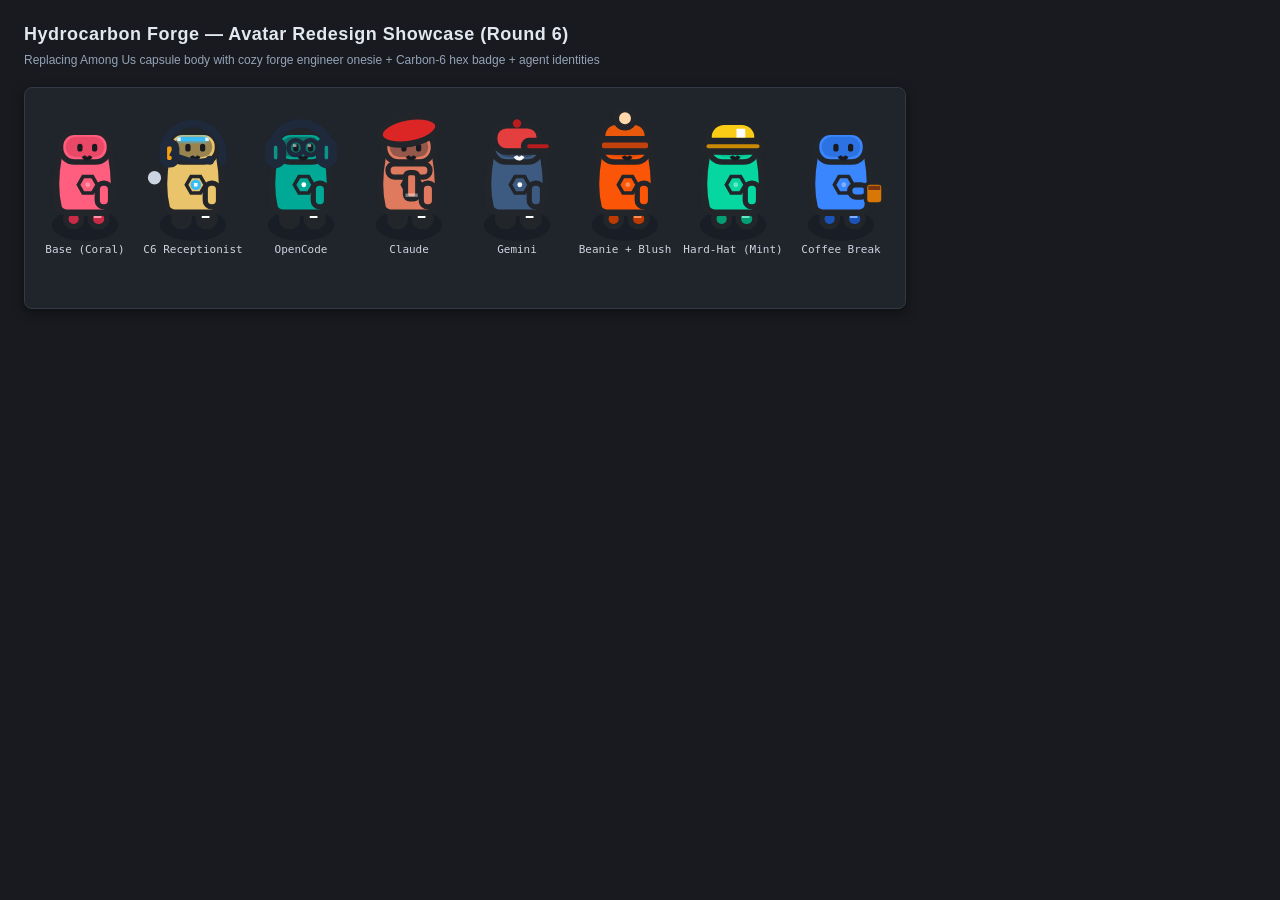
==== commit 2d2d4cb3: "avatar: de-rabbit -> rounded-square pill/robot head with visor face" ====
--- a/test/avatar-showcase.html
+++ b/test/avatar-showcase.html
@@ -1770,8 +1770,8 @@
           const px = x * TILE;
           const py = y * TILE;
 
-          if (type === 0 || type === 10 || type === 15) {
-            // Void outside or wall/window - handled in separate layers
+          if (type === 0 || type === 10 || type === 15 || type === 16) {
+            // Void outside or wall/window/glass - handled in separate layers
             continue;
           }
 
@@ -1803,6 +1803,9 @@
           } else if (type === 8) { // Trading Floor
             floorBase = '#162C2E'; // Dark teal trading floor
             floorAccent = '#213E42';
+          } else if (type === 9) { // Glass Meeting Room
+            floorBase = '#232936'; // Sophisticated midnight conference slate
+            floorAccent = '#323B4C';
           }
 
           ctx.fillStyle = floorBase;
@@ -1854,12 +1857,32 @@
             ctx.strokeRect(px + 1, py + 1, TILE - 2, TILE - 2);
 
             // Wall drop shadow onto floor or ground below
-            if (y < map.height - 1 && map.getTile(x, y + 1) !== 10 && map.getTile(x, y + 1) !== 15) {
+            if (y < map.height - 1 && map.getTile(x, y + 1) !== 10 && map.getTile(x, y + 1) !== 15 && map.getTile(x, y + 1) !== 16) {
               ctx.fillStyle = 'rgba(15, 20, 25, 0.35)';
               ctx.fillRect(px, py + TILE, TILE, 6);
             }
           } else if (type === 15) { // Architectural Window
             this.drawArchitecturalWindow(ctx, px, py, TILE, map);
+          } else if (type === 16) { // Semi-transparent Glass Wall
+            // Tinted glass pane
+            ctx.fillStyle = 'rgba(74, 144, 226, 0.22)';
+            ctx.fillRect(px, py, TILE, TILE);
+            // Aluminum frame border
+            ctx.strokeStyle = '#4A5568';
+            ctx.lineWidth = 1.8;
+            ctx.strokeRect(px + 0.5, py + 0.5, TILE - 1, TILE - 1);
+            // Glass sheen reflection diagonal
+            ctx.strokeStyle = 'rgba(255, 255, 255, 0.35)';
+            ctx.lineWidth = 1;
+            ctx.beginPath();
+            ctx.moveTo(px + 4, py + TILE - 6);
+            ctx.lineTo(px + TILE - 6, py + 4);
+            ctx.stroke();
+            // Drop shadow
+            if (y < map.height - 1 && map.getTile(x, y + 1) !== 10 && map.getTile(x, y + 1) !== 16) {
+              ctx.fillStyle = 'rgba(15, 20, 25, 0.25)';
+              ctx.fillRect(px, py + TILE, TILE, 4);
+            }
           }
         }
       }
@@ -1895,6 +1918,34 @@
       const TILE = 32;
       ctx.save();
       ctx.translate(door.x, door.y);
+
+      // Special Glass Meeting Room Door
+      if (door.name === 'meeting_room') {
+        // Sleek frosted glass door with aluminum framing and stainless handle
+        const swing = door.open * 24;
+        ctx.fillStyle = 'rgba(74, 144, 226, 0.45)';
+        ctx.fillRect(-4 + swing, -TILE / 2 + 3, 8, TILE - 6);
+        ctx.strokeStyle = '#4A5568';
+        ctx.lineWidth = 1.5;
+        ctx.strokeRect(-4 + swing, -TILE / 2 + 3, 8, TILE - 6);
+
+        // Stainless steel pull bar handle
+        ctx.fillStyle = '#E2E8F0';
+        ctx.fillRect(-1 + swing, -TILE / 2 + 8, 2, TILE - 16);
+
+        // Etched status indicator when closed
+        if (door.open < 0.25) {
+          ctx.fillStyle = '#FFFFFF';
+          ctx.font = 'bold 5px monospace';
+          ctx.textAlign = 'center';
+          ctx.save();
+          ctx.rotate(Math.PI / 2);
+          ctx.fillText('MEETING', 0, 1.5);
+          ctx.restore();
+        }
+        ctx.restore();
+        return;
+      }
 
       // 1. Subtle threshold strip on floor across the doorway
       ctx.fillStyle = '#4A3728';
@@ -2535,7 +2586,8 @@
       this.drawDoorMat(ctx, 13 * TILE, 7 * TILE, 'mint');   // OpenCode door
       this.drawDoorMat(ctx, 30 * TILE, 7 * TILE, 'slate');  // Antigravity door
       this.drawDoorMat(ctx, 13 * TILE, 17 * TILE, 'warm');  // Break room door
-      this.drawDoorMat(ctx, 30 * TILE, 17 * TILE, 'cool');  // Storage door
+      this.drawDoorMat(ctx, 30 * TILE, 14 * TILE, 'cool');  // Storage door
+      this.drawDoorMat(ctx, 34 * TILE, 18 * TILE, 'slate'); // Meeting room door
       this.drawDoorMat(ctx, 32 * TILE, 22 * TILE, 'teal');  // Trading floor door
       this.drawDoorMat(ctx, 21 * TILE, 22 * TILE, 'coir');  // Archives welcome mat
 
@@ -2586,16 +2638,22 @@
 
       // 7. Break Room
       this.drawCoffeeCounter(ctx, 3 * TILE, 14 * TILE, 3.5 * TILE);
+      this.drawCoffeeMaker(ctx, 3.5 * TILE, 13.7 * TILE, liveData && liveData.isBrewing);
+      this.drawDrinkStation(ctx, 5.5 * TILE, 13.7 * TILE);
       this.drawFridge(ctx, 2 * TILE + 2, 13 * TILE);
+      this.drawVendingMachine(ctx, 8 * TILE, 13 * TILE);
       this.drawSnackShelf(ctx, 10 * TILE + 2, 13 * TILE);
       this.drawCafeTable(ctx, 7 * TILE, 18 * TILE);
       this.drawWaterCooler(ctx, 10 * TILE, 15 * TILE);
 
       // 8. Storage Room
-      this.drawServerRack(ctx, 33 * TILE, 14 * TILE);
-      this.drawServerRack(ctx, 35.5 * TILE, 14 * TILE);
-      this.drawCrateStack(ctx, 38 * TILE, 18 * TILE);
+      this.drawServerRack(ctx, 33 * TILE, 13 * TILE);
+      this.drawServerRack(ctx, 36 * TILE, 13 * TILE);
+      this.drawCrateStack(ctx, 39 * TILE, 13 * TILE);
       this.drawOfficeSign(ctx, 32 * TILE + 16, 21.5 * TILE, 'TRADING FLOOR', '#38B2AC');
+
+      // 9. Glass Meeting Room
+      this.drawMeetingRoomFurniture(ctx, map, liveData);
 
       // 9. Potted Plants
       // Flanking the centered status boards on row 10 (one each side of each centered strip)
@@ -2908,6 +2966,388 @@
           ctx.fillRect(x + 3 + b * 8, sy, 6, 7);
         }
       }
+    }
+
+    drawVendingMachine(ctx, x, y) {
+      ctx.save();
+      // Drop shadow
+      ctx.fillStyle = 'rgba(0, 0, 0, 0.3)';
+      ctx.fillRect(x + 2, y + 42, 28, 4);
+
+      // Deep charcoal metal chassis
+      ctx.fillStyle = '#1A202C';
+      this.drawRoundedRect(ctx, x, y, 28, 44, 3, true, true);
+
+      // Glowing blue marquee header
+      ctx.fillStyle = '#0F172A';
+      ctx.fillRect(x + 2, y + 2, 24, 7);
+      ctx.fillStyle = '#38BDF8';
+      ctx.font = 'bold 5.5px monospace';
+      ctx.textAlign = 'center';
+      ctx.fillText('VEND-O', x + 14, y + 7);
+
+      // Front display glass window
+      ctx.fillStyle = '#0F172A';
+      ctx.fillRect(x + 3, y + 10, 16, 22);
+      ctx.strokeStyle = '#334155';
+      ctx.lineWidth = 1;
+      ctx.strokeRect(x + 3, y + 10, 16, 22);
+
+      // 3 Drink shelves with colorful cans
+      const drinkCols = ['#EF4444', '#F59E0B', '#10B981', '#3B82F6'];
+      for (let s = 0; s < 3; s++) {
+        const sy = y + 12 + s * 7;
+        ctx.strokeStyle = '#475569';
+        ctx.beginPath();
+        ctx.moveTo(x + 4, sy + 5);
+        ctx.lineTo(x + 18, sy + 5);
+        ctx.stroke();
+
+        ctx.fillStyle = drinkCols[s % drinkCols.length];
+        ctx.fillRect(x + 5, sy, 4, 5);
+        ctx.fillStyle = drinkCols[(s + 1) % drinkCols.length];
+        ctx.fillRect(x + 10, sy, 4, 5);
+        ctx.fillStyle = drinkCols[(s + 2) % drinkCols.length];
+        ctx.fillRect(x + 15, sy, 4, 5);
+      }
+
+      // Control panel on right
+      ctx.fillStyle = '#334155';
+      ctx.fillRect(x + 20, y + 10, 6, 22);
+      // Keypad dots
+      ctx.fillStyle = '#94A3B8';
+      ctx.fillRect(x + 21.5, y + 12, 3, 4);
+      // Coin slot
+      ctx.fillStyle = '#F59E0B';
+      ctx.fillRect(x + 22, y + 18, 2, 1);
+      // LED indicator
+      ctx.fillStyle = '#10B981';
+      ctx.fillRect(x + 22, y + 21, 2, 2);
+
+      // Dispense bin at bottom
+      ctx.fillStyle = '#0B0F19';
+      ctx.fillRect(x + 4, y + 34, 20, 7);
+      ctx.strokeStyle = '#334155';
+      ctx.strokeRect(x + 4, y + 34, 20, 7);
+      ctx.fillStyle = '#64748B';
+      ctx.fillRect(x + 7, y + 35, 14, 2);
+
+      ctx.restore();
+    }
+
+    drawCoffeeMaker(ctx, x, y, isBrewing = false) {
+      ctx.save();
+      // Stainless steel espresso machine
+      ctx.fillStyle = '#E2E8F0';
+      this.drawRoundedRect(ctx, x, y, 22, 20, 2, true, true);
+      // Top warmer rack
+      ctx.fillStyle = '#94A3B8';
+      ctx.fillRect(x + 2, y - 2, 18, 2);
+      // Tiny cups on top
+      ctx.fillStyle = '#FFFFFF';
+      ctx.fillRect(x + 4, y - 5, 4, 3);
+      ctx.fillRect(x + 10, y - 5, 4, 3);
+      // Bean hopper on top
+      ctx.fillStyle = 'rgba(74, 85, 104, 0.8)';
+      ctx.fillRect(x + 15, y - 7, 5, 5);
+      ctx.fillStyle = '#78350F';
+      ctx.fillRect(x + 16, y - 6, 3, 4);
+
+      // Pressure gauge
+      ctx.fillStyle = '#FFFFFF';
+      ctx.beginPath();
+      ctx.arc(x + 6, y + 6, 3, 0, Math.PI * 2);
+      ctx.fill();
+      ctx.strokeStyle = '#E11D48';
+      ctx.beginPath();
+      ctx.moveTo(x + 6, y + 6);
+      ctx.lineTo(x + 7, y + 5);
+      ctx.stroke();
+
+      // Power switch & Ready LED
+      ctx.fillStyle = isBrewing ? '#F59E0B' : '#10B981';
+      ctx.beginPath();
+      ctx.arc(x + 16, y + 6, 2, 0, Math.PI * 2);
+      ctx.fill();
+
+      // Drip tray & spouts
+      ctx.fillStyle = '#475569';
+      ctx.fillRect(x + 3, y + 12, 16, 2);
+      ctx.fillStyle = '#64748B';
+      ctx.fillRect(x + 2, y + 17, 18, 3);
+
+      if (isBrewing) {
+        // Espresso stream & cup
+        ctx.fillStyle = '#FFFFFF';
+        ctx.fillRect(x + 8, y + 13, 6, 5);
+        ctx.fillStyle = '#78350F';
+        ctx.fillRect(x + 10, y + 11, 2, 4);
+        // Little steam cloud
+        ctx.fillStyle = 'rgba(255, 255, 255, 0.6)';
+        ctx.beginPath();
+        ctx.arc(x + 11, y + 8, 2.5, 0, Math.PI * 2);
+        ctx.fill();
+      }
+      ctx.restore();
+    }
+
+    drawDrinkStation(ctx, x, y) {
+      ctx.save();
+      // Modern artisan beverage tower
+      ctx.fillStyle = '#1E293B';
+      this.drawRoundedRect(ctx, x, y, 22, 22, 2, true, true);
+
+      // Digital touch display
+      ctx.fillStyle = '#0F172A';
+      ctx.fillRect(x + 2, y + 2, 18, 7);
+      ctx.fillStyle = '#38BDF8';
+      ctx.font = 'bold 4.5px monospace';
+      ctx.textAlign = 'center';
+      ctx.fillText('FORGE DRINKS', x + 11, y + 6.5);
+
+      // Flavor syrup bottles on top
+      const syrupCols = ['#F59E0B', '#DC2626', '#10B981'];
+      for (let i = 0; i < 3; i++) {
+        ctx.fillStyle = syrupCols[i];
+        ctx.fillRect(x + 3 + i * 6, y - 5, 4, 5);
+        ctx.fillStyle = '#CBD5E1';
+        ctx.fillRect(x + 4 + i * 6, y - 7, 2, 2);
+      }
+
+      // Dispenser alcove
+      ctx.fillStyle = '#0F172A';
+      ctx.fillRect(x + 4, y + 10, 14, 10);
+      ctx.fillStyle = '#94A3B8';
+      ctx.fillRect(x + 9, y + 10, 4, 2);
+      // Drip grate
+      ctx.fillStyle = '#334155';
+      ctx.fillRect(x + 3, y + 19, 16, 2);
+      ctx.restore();
+    }
+
+    drawMeetingRoomFurniture(ctx, map, liveData) {
+      const TILE = map.tile;
+      ctx.save();
+
+      // 1. Conference Table (x: 37..39, y: 18..19)
+      const tx = 37 * TILE;
+      const ty = 18 * TILE;
+      const tw = 3 * TILE;
+      const th = 2 * TILE;
+
+      // Table drop shadow
+      ctx.fillStyle = 'rgba(0, 0, 0, 0.25)';
+      this.drawRoundedRect(ctx, tx + 2, ty + 4, tw, th, 6, true, false);
+
+      // Rich dark walnut tabletop
+      ctx.fillStyle = '#3E2723';
+      this.drawRoundedRect(ctx, tx, ty, tw, th, 6, true, true);
+      // Brass inlay border
+      ctx.strokeStyle = '#D97706';
+      ctx.lineWidth = 1.2;
+      this.drawRoundedRect(ctx, tx + 3, ty + 3, tw - 6, th - 6, 4, false, true);
+      // Polished table center grain
+      ctx.fillStyle = '#4E342E';
+      this.drawRoundedRect(ctx, tx + 6, ty + 6, tw - 12, th - 12, 3, true, false);
+
+      // Executive swivel chairs around table
+      const chairCol = '#1E293B';
+      // North chairs
+      this.drawChair(ctx, tx + 12, ty - 8, chairCol);
+      this.drawChair(ctx, tx + 48, ty - 8, chairCol);
+      this.drawChair(ctx, tx + 84, ty - 8, chairCol);
+      // South chairs
+      this.drawChair(ctx, tx + 12, ty + th + 4, chairCol);
+      this.drawChair(ctx, tx + 48, ty + th + 4, chairCol);
+      this.drawChair(ctx, tx + 84, ty + th + 4, chairCol);
+      // East chair
+      this.drawChair(ctx, tx + tw + 4, ty + th / 2 - 2, chairCol);
+
+      // 2. Projector Dock at Table Head (West end of table)
+      const isDocked = liveData && liveData.projectorPresenter;
+      const dx = tx + 8;
+      const dy = ty + th / 2 - 4;
+      ctx.fillStyle = isDocked ? 'rgba(16, 185, 129, 0.35)' : 'rgba(56, 189, 248, 0.25)';
+      ctx.beginPath();
+      ctx.arc(dx, dy, 10, 0, Math.PI * 2);
+      ctx.fill();
+      // Dock terminal block
+      ctx.fillStyle = '#1E293B';
+      this.drawRoundedRect(ctx, dx - 6, dy - 5, 12, 10, 2, true, true);
+      ctx.fillStyle = isDocked ? '#10B981' : '#38BDF8';
+      ctx.fillRect(dx - 4, dy - 3, 8, 3);
+      // LED status
+      ctx.fillStyle = isDocked ? '#10B981' : '#F59E0B';
+      ctx.beginPath();
+      ctx.arc(dx + 3, dy + 2, 1.2, 0, Math.PI * 2);
+      ctx.fill();
+
+      // 3. Projector Screen on North Wall (x: 37 * TILE, y: 15.2 * TILE)
+      const sx = 37 * TILE;
+      const sy = 15.2 * TILE;
+      const sw = 3 * TILE;
+      const sh = 1.3 * TILE;
+
+      // Screen housing / frame
+      ctx.fillStyle = '#0F172A';
+      this.drawRoundedRect(ctx, sx - 2, sy - 2, sw + 4, sh + 4, 3, true, true);
+
+      if (isDocked) {
+        const pres = liveData.projectorPresenter;
+        // Illuminated active screen glow
+        ctx.fillStyle = '#0A2540';
+        ctx.fillRect(sx, sy, sw, sh);
+
+        // Header bar with presenter name
+        ctx.fillStyle = '#1E40AF';
+        ctx.fillRect(sx, sy, sw, 8);
+        ctx.fillStyle = '#FFFFFF';
+        ctx.font = 'bold 6px monospace';
+        ctx.textAlign = 'left';
+        ctx.fillText(`SHARE: ${pres.name || 'Nathan'}`, sx + 3, sy + 6);
+
+        // Active presentation screen display
+        const video = liveData && liveData.localScreenVideo;
+        if (video && video.readyState >= 2 && video.videoWidth > 0) {
+          try {
+            ctx.drawImage(video, sx, sy + 8, sw, sh - 14);
+          } catch {}
+        } else {
+          ctx.fillStyle = '#0F172A';
+          ctx.fillRect(sx, sy + 8, sw, sh - 14);
+          ctx.fillStyle = '#38BDF8';
+          ctx.font = 'bold 5px monospace';
+          ctx.textAlign = 'center';
+          ctx.fillText(`TOPIC: ${pres.action || 'Live Review'}`, sx + sw / 2, sy + 16);
+          ctx.fillStyle = '#64748B';
+          ctx.font = '4.5px monospace';
+          if (pres.screenShareActive) {
+            ctx.fillStyle = '#10B981';
+            ctx.fillText('● SCREEN SHARE ACTIVE', sx + sw / 2, sy + 24);
+          } else {
+            ctx.fillText('[screen not viewable in this demo build]', sx + sw / 2, sy + 24);
+          }
+        }
+
+        // Footer action label
+        ctx.fillStyle = '#CBD5E1';
+        ctx.font = '5.5px monospace';
+        ctx.textAlign = 'center';
+        ctx.fillText(pres.action || 'Projector Presentation', sx + sw / 2, sy + sh - 4);
+
+        // Ceiling projector unit & beam
+        const px = 38.5 * TILE;
+        const py = 20 * TILE;
+        ctx.fillStyle = '#475569';
+        ctx.beginPath();
+        ctx.arc(px, py, 4, 0, Math.PI * 2);
+        ctx.fill();
+        ctx.fillStyle = '#38BDF8';
+        ctx.beginPath();
+        ctx.arc(px, py, 1.5, 0, Math.PI * 2);
+        ctx.fill();
+
+        // Translucent light beam from projector to screen
+        ctx.fillStyle = 'rgba(56, 189, 248, 0.08)';
+        ctx.beginPath();
+        ctx.moveTo(px, py);
+        ctx.lineTo(sx, sy + sh);
+        ctx.lineTo(sx + sw, sy + sh);
+        ctx.closePath();
+        ctx.fill();
+      } else {
+        // Standby screen
+        ctx.fillStyle = '#181A20';
+        ctx.fillRect(sx, sy, sw, sh);
+        ctx.fillStyle = '#475569';
+        ctx.font = 'bold 5.5px monospace';
+        ctx.textAlign = 'center';
+        ctx.fillText('HYDROCARBON FORGE', sx + sw / 2, sy + sh / 2 - 2);
+        ctx.fillStyle = '#334155';
+        ctx.font = '5px monospace';
+        ctx.fillText('DOCK TO PRESENT', sx + sw / 2, sy + sh / 2 + 7);
+      }
+
+      // 4. Glass Whiteboard on West Wall (x: 34.5 * TILE, y: 15.4 * TILE)
+      const wbx = 34.5 * TILE;
+      const wby = 15.4 * TILE;
+      const wbw = 2.0 * TILE;
+      const wbh = 1.3 * TILE;
+      // Frosted glass background
+      ctx.fillStyle = 'rgba(241, 245, 249, 0.82)';
+      this.drawRoundedRect(ctx, wbx, wby, wbw, wbh, 2, true, true);
+      // Chrome standoff mounts in 4 corners
+      ctx.fillStyle = '#64748B';
+      [ [wbx + 2, wby + 2], [wbx + wbw - 4, wby + 2], [wbx + 2, wby + wbh - 4], [wbx + wbw - 4, wby + wbh - 4] ].forEach(([cx, cy]) => {
+        ctx.fillRect(cx, cy, 2, 2);
+      });
+      // Header
+      ctx.fillStyle = '#475569';
+      ctx.font = 'bold 5px monospace';
+      ctx.textAlign = 'center';
+      ctx.fillText('WHITEBOARD', wbx + wbw / 2, wby + 6);
+      // Marker tray at bottom
+      ctx.fillStyle = '#94A3B8';
+      ctx.fillRect(wbx + 4, wby + wbh - 2, wbw - 8, 2);
+      // Draw miniature synced strokes
+      if (liveData && Array.isArray(liveData.whiteboardStrokes)) {
+        ctx.save();
+        ctx.beginPath();
+        ctx.rect(wbx + 2, wby + 8, wbw - 4, wbh - 12);
+        ctx.clip();
+        for (const strk of liveData.whiteboardStrokes) {
+          if (!strk.points || strk.points.length < 1) continue;
+          if (strk.points.length === 1) {
+            const p0 = strk.points[0];
+            const px = wbx + 4 + (p0.x / 560) * (wbw - 8);
+            const py = wby + 9 + (p0.y / 340) * (wbh - 13);
+            ctx.fillStyle = strk.color || '#1E293B';
+            ctx.beginPath();
+            ctx.arc(px, py, Math.max(0.6, (strk.width || 2) * 0.15), 0, Math.PI * 2);
+            ctx.fill();
+            continue;
+          }
+          ctx.strokeStyle = strk.color || '#1E293B';
+          ctx.lineWidth = Math.max(0.5, (strk.width || 2) * 0.2);
+          ctx.beginPath();
+          const p0 = strk.points[0];
+          ctx.moveTo(wbx + 4 + (p0.x / 560) * (wbw - 8), wby + 9 + (p0.y / 340) * (wbh - 13));
+          for (let i = 1; i < strk.points.length; i++) {
+            const p = strk.points[i];
+            ctx.lineTo(wbx + 4 + (p.x / 560) * (wbw - 8), wby + 9 + (p.y / 340) * (wbh - 13));
+          }
+          ctx.stroke();
+        }
+        ctx.restore();
+      }
+
+      // 5. Typing Board / Digital Ledger on North-East Wall (x: 40.4 * TILE, y: 15.4 * TILE)
+      const tbx = 40.4 * TILE;
+      const tby = 15.4 * TILE;
+      const tbw = 1.4 * TILE;
+      const tbh = 1.3 * TILE;
+      // Amber CRT terminal bezel
+      ctx.fillStyle = '#1A1813';
+      this.drawRoundedRect(ctx, tbx, tby, tbw, tbh, 2, true, true);
+      ctx.fillStyle = '#0F0E0B';
+      ctx.fillRect(tbx + 2, tby + 2, tbw - 4, tbh - 4);
+      // Header
+      ctx.fillStyle = '#F59E0B';
+      ctx.font = 'bold 4.5px monospace';
+      ctx.textAlign = 'left';
+      ctx.fillText('TYPING BOARD', tbx + 4, tby + 7);
+      // Render text lines
+      if (liveData && Array.isArray(liveData.typingBoardLines)) {
+        ctx.fillStyle = '#FDE68A';
+        ctx.font = '4px monospace';
+        const lines = liveData.typingBoardLines.slice(0, 4);
+        lines.forEach((l, idx) => {
+          const text = (typeof l === 'object' && l) ? (l.text || '') : String(l);
+          ctx.fillText(text.substring(0, 14), tbx + 4, tby + 13 + idx * 6);
+        });
+      }
+
+      ctx.restore();
     }
 
     drawBench(ctx, x, y) {
@@ -3538,13 +3978,6 @@
       const scale = options.scale || 1.0;
       const pal = resolveColor(colorKey);
 
-      const SUIT_BASE = '#3A3D44';
-      const SUIT_DARK = '#26282D';
-      const SKIN_TONE = '#FCD8B6';
-      const HAIR_COLOR = '#2A2321';
-      const BELT_LEATHER = '#4A3425';
-      const BRASS_HARDWARE = '#D97706';
-
       ctx.save();
       if (options.alpha !== undefined) ctx.globalAlpha = Math.max(0, Math.min(1, options.alpha));
       ctx.translate(x, y);
@@ -3552,38 +3985,37 @@
       // Ground Drop Shadow
       ctx.fillStyle = 'rgba(15, 20, 28, 0.32)';
       ctx.beginPath();
-      ctx.ellipse(0, 13 * scale, 10 * scale, 5 * scale, 0, 0, Math.PI * 2);
-      ctx.fill();
-
-      // Turn squash
+      ctx.ellipse(0, 12 * scale, 9.5 * scale, 4.5 * scale, 0, 0, Math.PI * 2);
+      ctx.fill();
+
+      // Turn squash / idle breathing
       const squashX = options.squashX || 1.0;
       const squashY = options.squashY || 1.0;
       ctx.scale(squashX, squashY);
 
-      // Sinusoidal walk bob
+      // Lively sinusoidal walk bob
       const walkPhase = (frame % 4) / 4;
-      const bob = isMoving ? Math.sin(walkPhase * Math.PI * 2) * 1.5 * scale : 0;
+      const bob = isMoving ? Math.sin(walkPhase * Math.PI * 2) * 2.2 * scale : 0;
       ctx.translate(0, bob);
 
       ctx.scale(facing, 1);
       ctx.scale(scale, scale);
 
+      const f = isMoving ? (frame % 4) : 1;
+
       // 1. Back Arm (behind body)
-      const f = isMoving ? (frame % 4) : 1;
       let backArmOffset = 0;
       let frontArmOffset = 0;
       if (isMoving && !isSitting) {
-        if (f === 0) { backArmOffset = -2; frontArmOffset = 2; }
-        else if (f === 2) { backArmOffset = 2; frontArmOffset = -2; }
-      }
+        if (f === 0) { backArmOffset = -2.5; frontArmOffset = 2.5; }
+        else if (f === 2) { backArmOffset = 2.5; frontArmOffset = -2.5; }
+      }
+      ctx.fillStyle = pal.dark;
       ctx.strokeStyle = '#22252A';
-      ctx.lineWidth = 1.8;
-      ctx.fillStyle = SUIT_DARK;
-      this.drawRoundedRect(ctx, -7.5 + backArmOffset, -2, 3.5, 7.5, 1.8, true, true);
-      ctx.fillStyle = '#26282D';
-      this.drawRoundedRect(ctx, -7.5 + backArmOffset, 4.5, 3.5, 2.5, 1.2, true, true);
-
-      // 2. Satchel / Toolbelt accessories (drawn behind front body)
+      ctx.lineWidth = 1.5;
+      this.drawRoundedRect(ctx, -7.5 + backArmOffset, 0, 3.8, 6.5, 1.8, true, true);
+
+      // 2. Accessories behind body (satchel / toolbelt)
       if (options.isAgentC6 || options.forgeTool) {
         ctx.save();
         ctx.fillStyle = '#94A3B8';
@@ -3602,8 +4034,6 @@
         ctx.arc(-11, -1.5, 2.5, 0, Math.PI * 2);
         ctx.fill();
         ctx.stroke();
-        ctx.fillStyle = '#22252A';
-        ctx.fillRect(-12.5, -2.5, 2, 2);
         ctx.restore();
       }
       if (options.hasSatchel !== false && !options.isAgentC6) {
@@ -3611,205 +4041,235 @@
         this.drawRoundedRect(ctx, -8.5, 2, 4.5, 6, 1.5, true, true);
         ctx.fillStyle = '#784E34';
         this.drawRoundedRect(ctx, -8.5, 2, 4.5, 2.8, 1, true, false);
-        ctx.fillStyle = BRASS_HARDWARE;
+        ctx.fillStyle = '#D97706';
         ctx.fillRect(-6.5, 4, 1.2, 1.2);
       }
 
-      // 3. Legs & Feet
+      // 3. Stubby Feet
       if (isSitting) {
-        ctx.fillStyle = SUIT_BASE;
-        this.drawRoundedRect(ctx, -5, 6, 10, 4.5, 2, true, true);
-        ctx.fillStyle = '#22252A';
-        this.drawRoundedRect(ctx, -4, 9, 8, 4, 2, true, true);
+        ctx.fillStyle = pal.dark;
+        ctx.strokeStyle = '#22252A';
+        ctx.lineWidth = 1.6;
+        this.drawRoundedRect(ctx, -4.5, 8, 4.5, 3.5, 1.8, true, true);
+        this.drawRoundedRect(ctx, 1.5, 8, 4.5, 3.5, 1.8, true, true);
       } else {
-        let leftX = -5.5, leftY = 7, leftH = 6.5;
-        let rightX = 1.5, rightY = 7, rightH = 6.5;
+        let leftX = -5.5, leftY = 8, leftH = 4.5;
+        let rightX = 1.5, rightY = 8, rightH = 4.5;
         if (isMoving) {
-          if (f === 0) { leftX = -7; leftY = 6.5; leftH = 6; rightX = 2.5; rightY = 7.5; rightH = 6.5; }
-          else if (f === 2) { leftX = -4; leftY = 7.5; leftH = 6.5; rightX = 0; rightY = 6.5; rightH = 6; }
+          if (f === 0) { leftX = -7.5; leftY = 7; rightX = 2.5; rightY = 8.5; }
+          else if (f === 2) { leftX = -3.5; leftY = 8.5; rightX = 0.5; rightY = 7; }
         }
-        // Back Leg
-        ctx.fillStyle = SUIT_DARK;
-        this.drawRoundedRect(ctx, leftX, leftY, 4.2, leftH, 2, true, true);
-        ctx.fillStyle = '#22252A';
-        this.drawRoundedRect(ctx, leftX - 0.5, leftY + leftH - 3, 5, 3.5, 1.5, true, true);
-
-        // Front Leg
-        ctx.fillStyle = SUIT_BASE;
-        this.drawRoundedRect(ctx, rightX, rightY, 4.5, rightH, 2, true, true);
-        ctx.fillStyle = pal.fill;
-        ctx.fillRect(rightX, rightY + rightH - 3.2, 4.5, 1.2);
-        ctx.fillStyle = '#282B30';
-        this.drawRoundedRect(ctx, rightX - 0.5, rightY + rightH - 3, 5.5, 3.5, 1.5, true, true);
-        ctx.fillStyle = '#1A1D20';
-        ctx.fillRect(rightX - 0.5, rightY + rightH - 1, 5.5, 1);
-      }
-
-      // 4. Overalls Torso
-      ctx.fillStyle = SUIT_BASE;
-      this.drawRoundedRect(ctx, -7, -4, 13, 11.5, 3.5, true, true);
-      // Dark side contour
-      ctx.fillStyle = SUIT_DARK;
-      ctx.fillRect(-7, 0, 1.5, 7);
-
-      // Leather Utility Belt
-      ctx.fillStyle = BELT_LEATHER;
-      this.drawRoundedRect(ctx, -7.5, 5.5, 14, 2.5, 1, true, true);
-      ctx.fillStyle = BRASS_HARDWARE;
-      ctx.fillRect(1, 5.5, 2.2, 2.5);
-
-      // Hex Chest Badge (Carbon-6 motif)
-      this.drawHexBadge(ctx, 2.2, 0.5, 2.6, pal);
-
-      // Pocket Seam
-      ctx.strokeStyle = 'rgba(255, 255, 255, 0.12)';
-      ctx.lineWidth = 1;
-      ctx.beginPath();
-      ctx.moveTo(-4, 3.5);
-      ctx.lineTo(0, 3.5);
+        ctx.fillStyle = pal.dark;
+        ctx.strokeStyle = '#22252A';
+        ctx.lineWidth = 1.6;
+        // Back foot
+        this.drawRoundedRect(ctx, leftX, leftY, 4.5, leftH, 2.2, true, true);
+        // Front foot
+        this.drawRoundedRect(ctx, rightX, rightY, 4.8, rightH, 2.2, true, true);
+        // Foot highlight
+        ctx.fillStyle = pal.highlight;
+        ctx.fillRect(rightX + 1, rightY + 1, 2.2, 1);
+      }
+
+      // 4. Rounded Body
+      ctx.fillStyle = pal.fill;
+      ctx.strokeStyle = '#22252A';
+      ctx.lineWidth = 1.8;
+      ctx.beginPath();
+      ctx.moveTo(0, -14);
+      ctx.bezierCurveTo(4.5, -14, 7.5, -11, 7.5, -7.5);
+      ctx.bezierCurveTo(8.5, -2, 8.5, 3, 7.5, 7);
+      ctx.quadraticCurveTo(7, 8.5, 4.5, 8.5);
+      ctx.lineTo(-4.5, 8.5);
+      ctx.quadraticCurveTo(-7, 8.5, -7.5, 7);
+      ctx.bezierCurveTo(-8.5, 3, -8.5, -2, -7.5, -7.5);
+      ctx.bezierCurveTo(-7.5, -11, -4.5, -14, 0, -14);
+      ctx.closePath();
+      ctx.fill();
       ctx.stroke();
 
-      // Collar or Scarf
+      // 5. Hex Carbon-6 Chest Badge
+      this.drawHexBadge(ctx, 0.8, 0.5, 2.7, pal);
+
+      // Special C6 Agent core spark
+      if (options.isAgentC6) {
+        ctx.save();
+        ctx.fillStyle = '#38BDF8';
+        ctx.beginPath();
+        ctx.arc(0.8, 0.5, 1.5, 0, Math.PI * 2);
+        ctx.fill();
+        ctx.fillStyle = '#FFFFFF';
+        ctx.fillRect(0.3, 0.0, 1.0, 1.0);
+        ctx.restore();
+      }
+
+      // 6. Robot / Character Head (rounded-square / pill sitting on top of the body)
+      ctx.fillStyle = pal.fill;
+      ctx.strokeStyle = '#22252A';
+      ctx.lineWidth = 1.6;
+      this.drawRoundedRect(ctx, -7, -14.5, 14, 8.5, 4, true, true);
+
+      // 7. Visor faceplate (darker inset face area on the front of the head)
+      ctx.save();
+      ctx.fillStyle = pal.dark;
+      ctx.globalAlpha = 0.40;
+      this.drawRoundedRect(ctx, -5.5, -13.2, 11, 5.8, 2.8, true, false);
+      ctx.restore();
+
+      // 8. Collar / Scarf (Claude or hasScarf)
       if (options.hasScarf || options.isAgentClaude) {
         const scarfCol = options.scarfColor || '#E07A5F';
         ctx.fillStyle = scarfCol;
         ctx.strokeStyle = '#22252A';
         ctx.lineWidth = 1.5;
-        this.drawRoundedRect(ctx, -5, -4.5, 10, 3.5, 1.8, true, true);
-        this.drawRoundedRect(ctx, -1, -2, 3.2, 7, 1.2, true, true);
-        ctx.fillStyle = 'rgba(255, 255, 255, 0.35)';
-        ctx.fillRect(-1, 3.5, 3.2, 1);
+        this.drawRoundedRect(ctx, -6, -5.5, 12, 3.8, 1.8, true, true);
+        this.drawRoundedRect(ctx, -1, -3, 3.5, 7.5, 1.2, true, true);
+        ctx.fillStyle = 'rgba(255, 255, 255, 0.4)';
+        ctx.fillRect(-1, 3, 3.5, 1);
+      }
+
+      // 9. Simple Face on Visor & Customizations
+      const effectiveFace = (faceKey === 'none') ? 'none' : (faceKey || 'happy');
+
+      if (effectiveFace !== 'none') {
+        const darkTheme = pal.fill && pal.fill.startsWith('#') && (
+          (parseInt(pal.fill.slice(1, 3), 16) * 0.299 +
+           parseInt(pal.fill.slice(3, 5), 16) * 0.587 +
+           parseInt(pal.fill.slice(5, 7), 16) * 0.114) < 100
+        );
+        const faceColor = darkTheme ? '#F8FAFC' : '#181A20';
+
+        // Two small simple pill eyes on visor
+        ctx.fillStyle = faceColor;
+        this.drawRoundedRect(ctx, -2.2, -11.2, 1.5, 2.2, 0.75, true, false);
+        this.drawRoundedRect(ctx, 2.0, -11.2, 1.5, 2.2, 0.75, true, false);
+
+        // Small gentle smile (short soft arc)
+        ctx.strokeStyle = faceColor;
+        ctx.lineWidth = 1.1;
+        ctx.beginPath();
+        ctx.arc(0.6, -8.2, 1.2, 0.15 * Math.PI, 0.85 * Math.PI);
+        ctx.stroke();
+
+        // Face customizations
+        if (effectiveFace === 'blush') {
+          ctx.fillStyle = 'rgba(244, 63, 94, 0.55)';
+          ctx.beginPath();
+          ctx.ellipse(-3.8, -9.0, 1.4, 0.8, 0, 0, Math.PI * 2);
+          ctx.fill();
+          ctx.beginPath();
+          ctx.ellipse(4.4, -9.0, 1.4, 0.8, 0, 0, Math.PI * 2);
+          ctx.fill();
+        }
+
+        if (effectiveFace === 'sparkle' || options.isAgentGemini) {
+          ctx.save();
+          ctx.fillStyle = '#FBBF24';
+          const drawSparkle = (sx, sy, sr) => {
+            ctx.beginPath();
+            ctx.moveTo(sx, sy - sr);
+            ctx.quadraticCurveTo(sx, sy, sx + sr, sy);
+            ctx.quadraticCurveTo(sx, sy, sx, sy + sr);
+            ctx.quadraticCurveTo(sx, sy, sx - sr, sy);
+            ctx.quadraticCurveTo(sx, sy, sx, sy - sr);
+            ctx.fill();
+          };
+          drawSparkle(4.6, -11.8, 1.8);
+          drawSparkle(-4.2, -9.5, 1.2);
+          ctx.restore();
+        }
+
+        if (effectiveFace === 'antenna') {
+          ctx.save();
+          ctx.strokeStyle = '#475569';
+          ctx.lineWidth = 1.4;
+          ctx.beginPath();
+          ctx.moveTo(0.5, -14.5);
+          ctx.quadraticCurveTo(1.8, -18.0, 0.5, -21.5);
+          ctx.stroke();
+          ctx.fillStyle = '#38BDF8';
+          ctx.beginPath();
+          ctx.arc(0.5, -22.0, 2.1, 0, Math.PI * 2);
+          ctx.fill();
+          ctx.fillStyle = '#FFFFFF';
+          ctx.fillRect(0.0, -22.6, 0.8, 0.8);
+          ctx.restore();
+        }
+
+        if (effectiveFace === 'round-glasses' || effectiveFace === 'glasses' || options.isAgentOpenCode) {
+          ctx.save();
+          ctx.strokeStyle = '#1E293B';
+          ctx.lineWidth = 1.3;
+          ctx.beginPath();
+          ctx.arc(-1.5, -10.1, 2.1, 0, Math.PI * 2);
+          ctx.stroke();
+          ctx.beginPath();
+          ctx.arc(2.7, -10.1, 2.1, 0, Math.PI * 2);
+          ctx.stroke();
+          ctx.beginPath();
+          ctx.moveTo(0.6, -10.1);
+          ctx.lineTo(0.6, -10.1);
+          ctx.stroke();
+          ctx.fillStyle = 'rgba(255, 255, 255, 0.55)';
+          ctx.fillRect(-2.3, -11.1, 1.0, 0.8);
+          ctx.fillRect(1.9, -11.1, 1.0, 0.8);
+          ctx.restore();
+        }
+
+        if (effectiveFace === 'visor-glow' || options.isAgentC6) {
+          ctx.save();
+          ctx.strokeStyle = '#38BDF8';
+          ctx.lineWidth = 1.2;
+          ctx.beginPath();
+          ctx.moveTo(-4.5, -12.5);
+          ctx.lineTo(4.5, -12.5);
+          ctx.stroke();
+          ctx.strokeStyle = 'rgba(56, 189, 248, 0.35)';
+          ctx.lineWidth = 2.4;
+          ctx.beginPath();
+          ctx.moveTo(-4.0, -12.5);
+          ctx.lineTo(4.0, -12.5);
+          ctx.stroke();
+          ctx.fillStyle = '#E0F2FE';
+          ctx.fillRect(-4.5, -13.0, 1.0, 1.0);
+          ctx.fillRect(3.5, -13.0, 1.0, 1.0);
+          ctx.restore();
+        }
+      }
+
+      // 10. Hats & Headgear
+      if (hatKey && hatKey !== 'none') {
+        this.drawHat(ctx, hatKey);
+      }
+
+      // 11. Front Arm / Paw & Carried Items
+      if (papers || heldItem) {
+        ctx.fillStyle = pal.fill;
+        ctx.strokeStyle = '#22252A';
+        ctx.lineWidth = 1.5;
+        this.drawRoundedRect(ctx, 2.5, 0.5, 5, 3.5, 1.7, true, true);
+        if (papers) {
+          this.drawPapersStack(ctx, 6.5, -1.5);
+        } else if (heldItem) {
+          if (options.sipping) {
+            ctx.save();
+            ctx.translate(4.5, -4.5);
+            ctx.rotate(-0.35);
+            this.drawCarriedDrink(ctx, 0, 0, heldItem);
+            ctx.fillStyle = '#FFD700';
+            ctx.beginPath();
+            ctx.arc(3.5, -2, 1.2, 0, Math.PI * 2);
+            ctx.fill();
+            ctx.restore();
+          } else {
+            this.drawCarriedDrink(ctx, 7, 0, heldItem);
+          }
+        }
       } else {
         ctx.fillStyle = pal.fill;
-        this.drawRoundedRect(ctx, -3.5, -4.5, 7.5, 2.2, 1, true, true);
-      }
-
-      // 5. Head & Hair
-      ctx.fillStyle = HAIR_COLOR;
-      ctx.strokeStyle = '#22252A';
-      ctx.lineWidth = 1.8;
-      ctx.beginPath();
-      ctx.arc(0, -9.5, 6.5, 0, Math.PI * 2);
-      ctx.fill();
-      ctx.stroke();
-
-      // Warm face skin oval
-      ctx.fillStyle = SKIN_TONE;
-      ctx.beginPath();
-      ctx.ellipse(1.0, -9.0, 5.2, 4.8, 0, 0, Math.PI * 2);
-      ctx.fill();
-
-      // Hair bangs sweep over top
-      ctx.fillStyle = HAIR_COLOR;
-      ctx.beginPath();
-      ctx.moveTo(-6, -11);
-      ctx.bezierCurveTo(-4, -15, 3, -15, 5.5, -11.5);
-      ctx.quadraticCurveTo(2, -12.5, -1, -12);
-      ctx.quadraticCurveTo(-3, -11.5, -6, -11);
-      ctx.closePath();
-      ctx.fill();
-
-      // Ear
-      ctx.fillStyle = SKIN_TONE;
-      ctx.beginPath();
-      ctx.arc(-4.5, -9, 1.5, 0, Math.PI * 2);
-      ctx.fill();
-      ctx.stroke();
-
-      // 6. Eyes & Face Details
-      ctx.fillStyle = '#20232A';
-      ctx.beginPath();
-      ctx.arc(-0.8, -9.5, 1.0, 0, Math.PI * 2);
-      ctx.fill();
-      ctx.beginPath();
-      ctx.arc(3.2, -9.5, 1.0, 0, Math.PI * 2);
-      ctx.fill();
-
-      // Catchlight twinkles
-      ctx.fillStyle = '#FFFFFF';
-      ctx.fillRect(-0.6, -10.2, 0.6, 0.6);
-      ctx.fillRect(3.4, -10.2, 0.6, 0.6);
-
-      // Micro-smile
-      ctx.strokeStyle = '#C97A63';
-      ctx.lineWidth = 1.0;
-      ctx.beginPath();
-      ctx.arc(1.2, -7.5, 1.2, 0.1 * Math.PI, 0.9 * Math.PI);
-      ctx.stroke();
-
-      // Face Customizations
-      const effectiveFace = (faceKey === 'classic' || faceKey === 'plain') ? 'plain' : faceKey;
-      if (effectiveFace === 'glasses' || options.isAgentOpenCode) {
-        ctx.strokeStyle = '#1E293B';
-        ctx.lineWidth = 1.3;
-        ctx.strokeRect(-2.2, -11.2, 3.2, 3.4);
-        ctx.strokeRect(1.8, -11.2, 3.4, 3.4);
-        ctx.beginPath();
-        ctx.moveTo(1.0, -9.6);
-        ctx.lineTo(1.8, -9.6);
-        ctx.stroke();
-        ctx.fillStyle = 'rgba(255, 255, 255, 0.6)';
-        ctx.fillRect(-1.5, -10.6, 1.2, 0.8);
-        ctx.fillRect(2.5, -10.6, 1.2, 0.8);
-      } else if (effectiveFace === 'blush' || options.isAgentC6) {
-        ctx.fillStyle = 'rgba(244, 63, 94, 0.55)';
-        ctx.beginPath();
-        ctx.ellipse(-1.2, -7.6, 1.4, 0.8, 0, 0, Math.PI * 2);
-        ctx.fill();
-        ctx.beginPath();
-        ctx.ellipse(3.4, -7.6, 1.4, 0.8, 0, 0, Math.PI * 2);
-        ctx.fill();
-      } else if (effectiveFace === 'freckles') {
-        ctx.fillStyle = '#9A5B32';
-        ctx.fillRect(-1.2, -7.8, 0.7, 0.7);
-        ctx.fillRect(1.1, -8.2, 0.7, 0.7);
-        ctx.fillRect(3.2, -7.8, 0.7, 0.7);
-      }
-
-      // Forehead Goggles (C6 or goggles/cyborg face option)
-      if (effectiveFace === 'goggles' || effectiveFace === 'cyborg' || options.isAgentC6) {
-        ctx.save();
-        ctx.strokeStyle = '#451A03';
-        ctx.lineWidth = 1.4;
-        ctx.beginPath();
-        ctx.moveTo(-6.5, -13);
-        ctx.lineTo(5.5, -13);
-        ctx.stroke();
-        ctx.fillStyle = '#92400E';
-        this.drawRoundedRect(ctx, -2.5, -15.5, 3.5, 3.5, 1, true, true);
-        this.drawRoundedRect(ctx, 1.8, -15.5, 3.5, 3.5, 1, true, true);
-        ctx.fillStyle = '#38BDF8';
-        ctx.fillRect(-1.8, -14.8, 2.1, 2.1);
-        ctx.fillRect(2.5, -14.8, 2.1, 2.1);
-        ctx.fillStyle = '#FFFFFF';
-        ctx.fillRect(-1.2, -14.4, 0.8, 0.8);
-        ctx.fillRect(3.1, -14.4, 0.8, 0.8);
-        ctx.restore();
-      }
-
-      // 7. Hats & Headgear
-      if (hatKey && hatKey !== 'none') {
-        this.drawHat(ctx, hatKey);
-      }
-
-      // 8. Front Arm & Carried Items
-      if (papers || heldItem) {
-        ctx.fillStyle = SUIT_BASE;
-        this.drawRoundedRect(ctx, 1.5, -2, 3.8, 5.5, 1.8, true, true);
-        this.drawRoundedRect(ctx, 3.5, 1, 5, 3.2, 1.5, true, true);
-        ctx.fillStyle = pal.fill;
-        ctx.fillRect(3.5, 1, 1.5, 3.2);
-        ctx.fillStyle = SKIN_TONE;
-        this.drawRoundedRect(ctx, 7.5, 1, 2.5, 2.8, 1, true, true);
-        if (papers) this.drawPapersStack(ctx, 7, -1);
-        else if (heldItem) this.drawCarriedDrink(ctx, 8, 0, heldItem);
-      } else {
-        ctx.fillStyle = SUIT_BASE;
-        this.drawRoundedRect(ctx, 2.5 + frontArmOffset, -2, 3.6, 7.5, 1.8, true, true);
-        ctx.fillStyle = pal.fill;
-        ctx.fillRect(2.5 + frontArmOffset, 3.5, 3.6, 1.2);
-        ctx.fillStyle = SKIN_TONE;
-        this.drawRoundedRect(ctx, 2.5 + frontArmOffset, 4.5, 3.5, 2.5, 1.2, true, true);
+        ctx.strokeStyle = '#22252A';
+        ctx.lineWidth = 1.5;
+        this.drawRoundedRect(ctx, 3.5 + frontArmOffset, 0, 3.8, 6.8, 1.8, true, true);
       }
 
       ctx.restore();
@@ -3919,17 +4379,17 @@
       const ctx = canvas.getContext('2d');
       ctx.imageSmoothingEnabled = false;
 
-      const renderer = new window.Renderer();
+      const renderer = new window.Renderer(canvas);
 
       const items = [
-        { label: 'Base (Coral)', opt: { color: 'coral', hat: 'none', face: 'plain' } },
-        { label: 'C6 Receptionist', opt: { color: '#E9C46A', hat: 'headset', face: 'blush', isAgentC6: true, forgeTool: true } },
-        { label: 'OpenCode', opt: { color: '#00A896', hat: 'headphones', face: 'glasses', isAgentOpenCode: true } },
-        { label: 'Claude', opt: { color: '#E07A5F', hat: 'beret', face: 'plain', isAgentClaude: true, hasScarf: true, scarfColor: '#E07A5F' } },
-        { label: 'Gemini', opt: { color: '#3D5A80', hat: 'cap', face: 'plain' } },
-        { label: 'Beanie + Freckles', opt: { color: 'tangerine', hat: 'beanie', face: 'freckles' } },
-        { label: 'Hard-Hat (Mint)', opt: { color: 'mint', hat: 'hard-hat', face: 'plain' } },
-        { label: 'Coffee Break', opt: { color: 'ocean', hat: 'none', face: 'plain', heldItem: { type: 'coffee', color: '#D97706' } } }
+        { label: 'Base (Coral)', opt: { color: 'coral', hat: 'none', face: 'happy' } },
+        { label: 'C6 Receptionist', opt: { color: '#E9C46A', hat: 'headset', face: 'visor-glow', isAgentC6: true, forgeTool: true } },
+        { label: 'OpenCode', opt: { color: '#00A896', hat: 'headphones', face: 'round-glasses', isAgentOpenCode: true } },
+        { label: 'Claude', opt: { color: '#E07A5F', hat: 'beret', face: 'happy', isAgentClaude: true, hasScarf: true, scarfColor: '#E07A5F' } },
+        { label: 'Gemini', opt: { color: '#3D5A80', hat: 'cap', face: 'sparkle', isAgentGemini: true } },
+        { label: 'Beanie + Blush', opt: { color: 'tangerine', hat: 'beanie', face: 'blush' } },
+        { label: 'Hard-Hat (Mint)', opt: { color: 'mint', hat: 'hard-hat', face: 'happy' } },
+        { label: 'Coffee Break', opt: { color: 'ocean', hat: 'none', face: 'happy', heldItem: { type: 'coffee', color: '#D97706' } } }
       ];
 
       items.forEach((item, idx) => {
